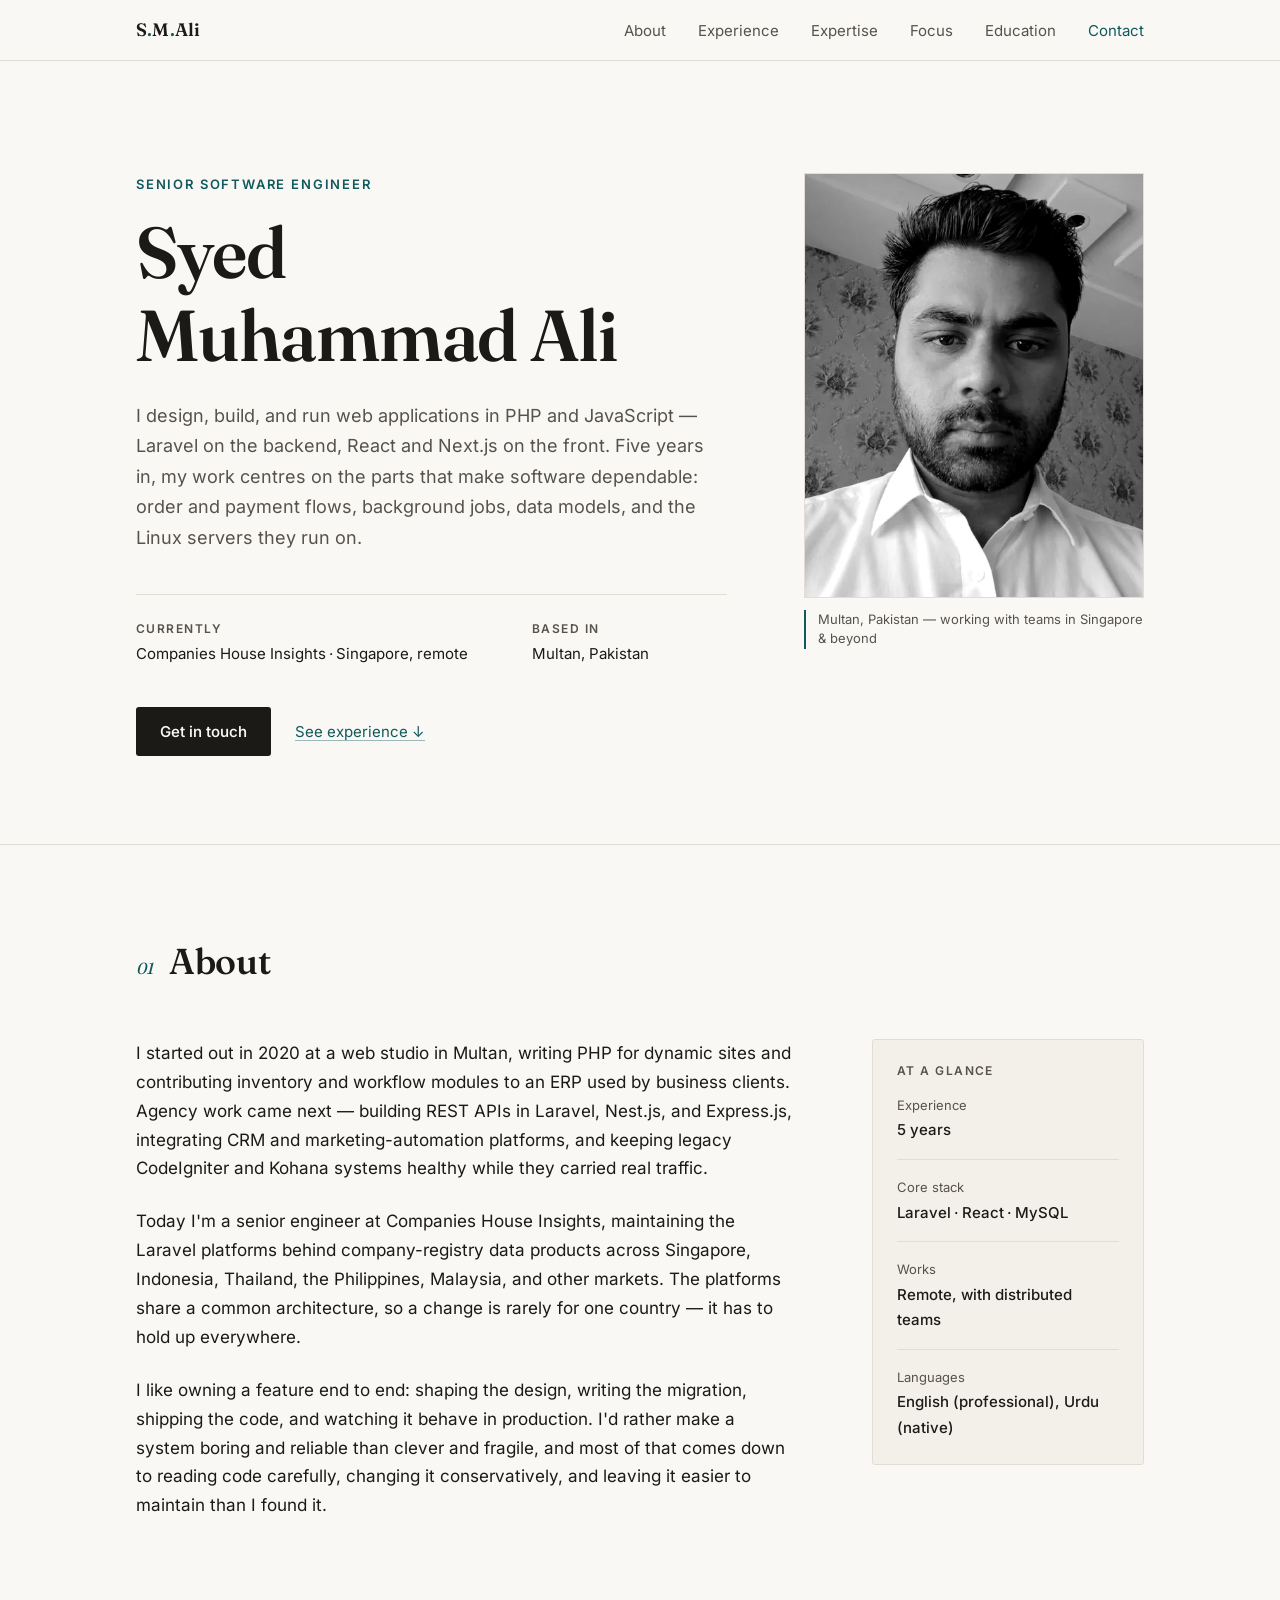
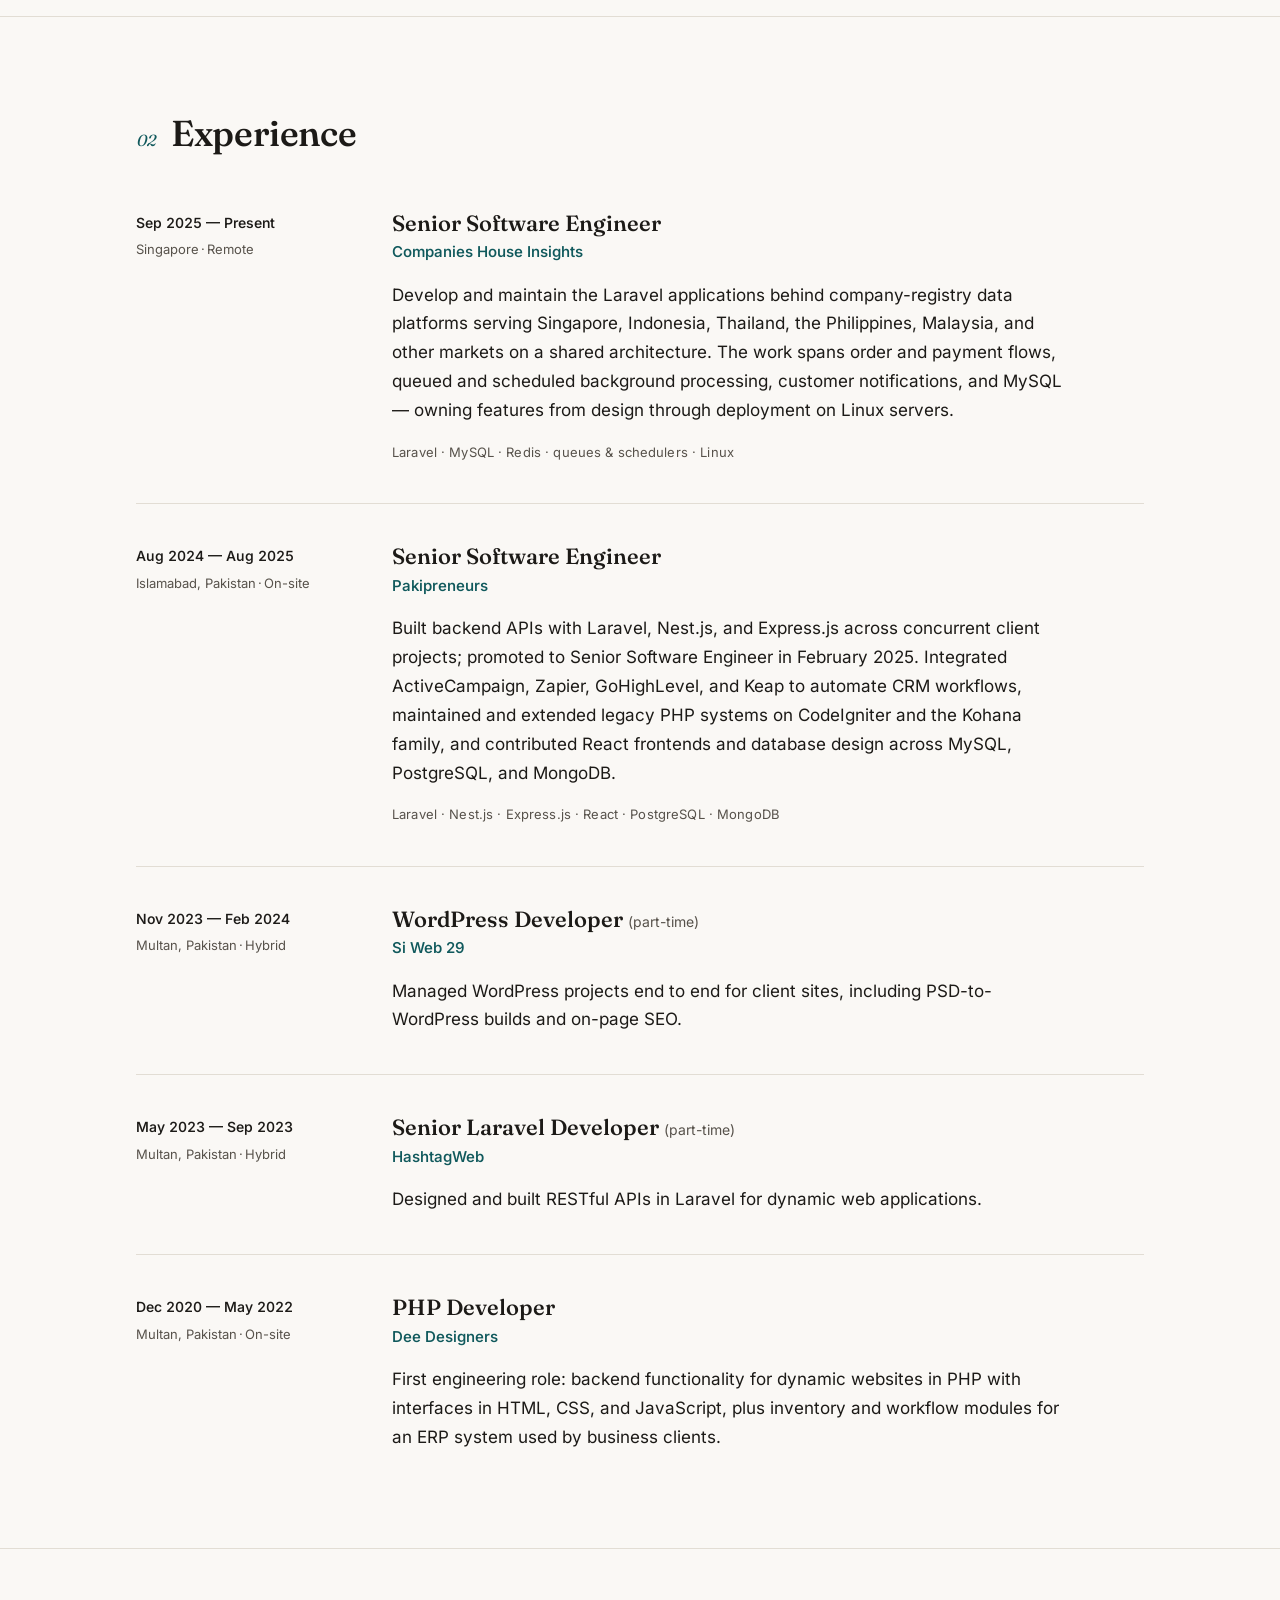
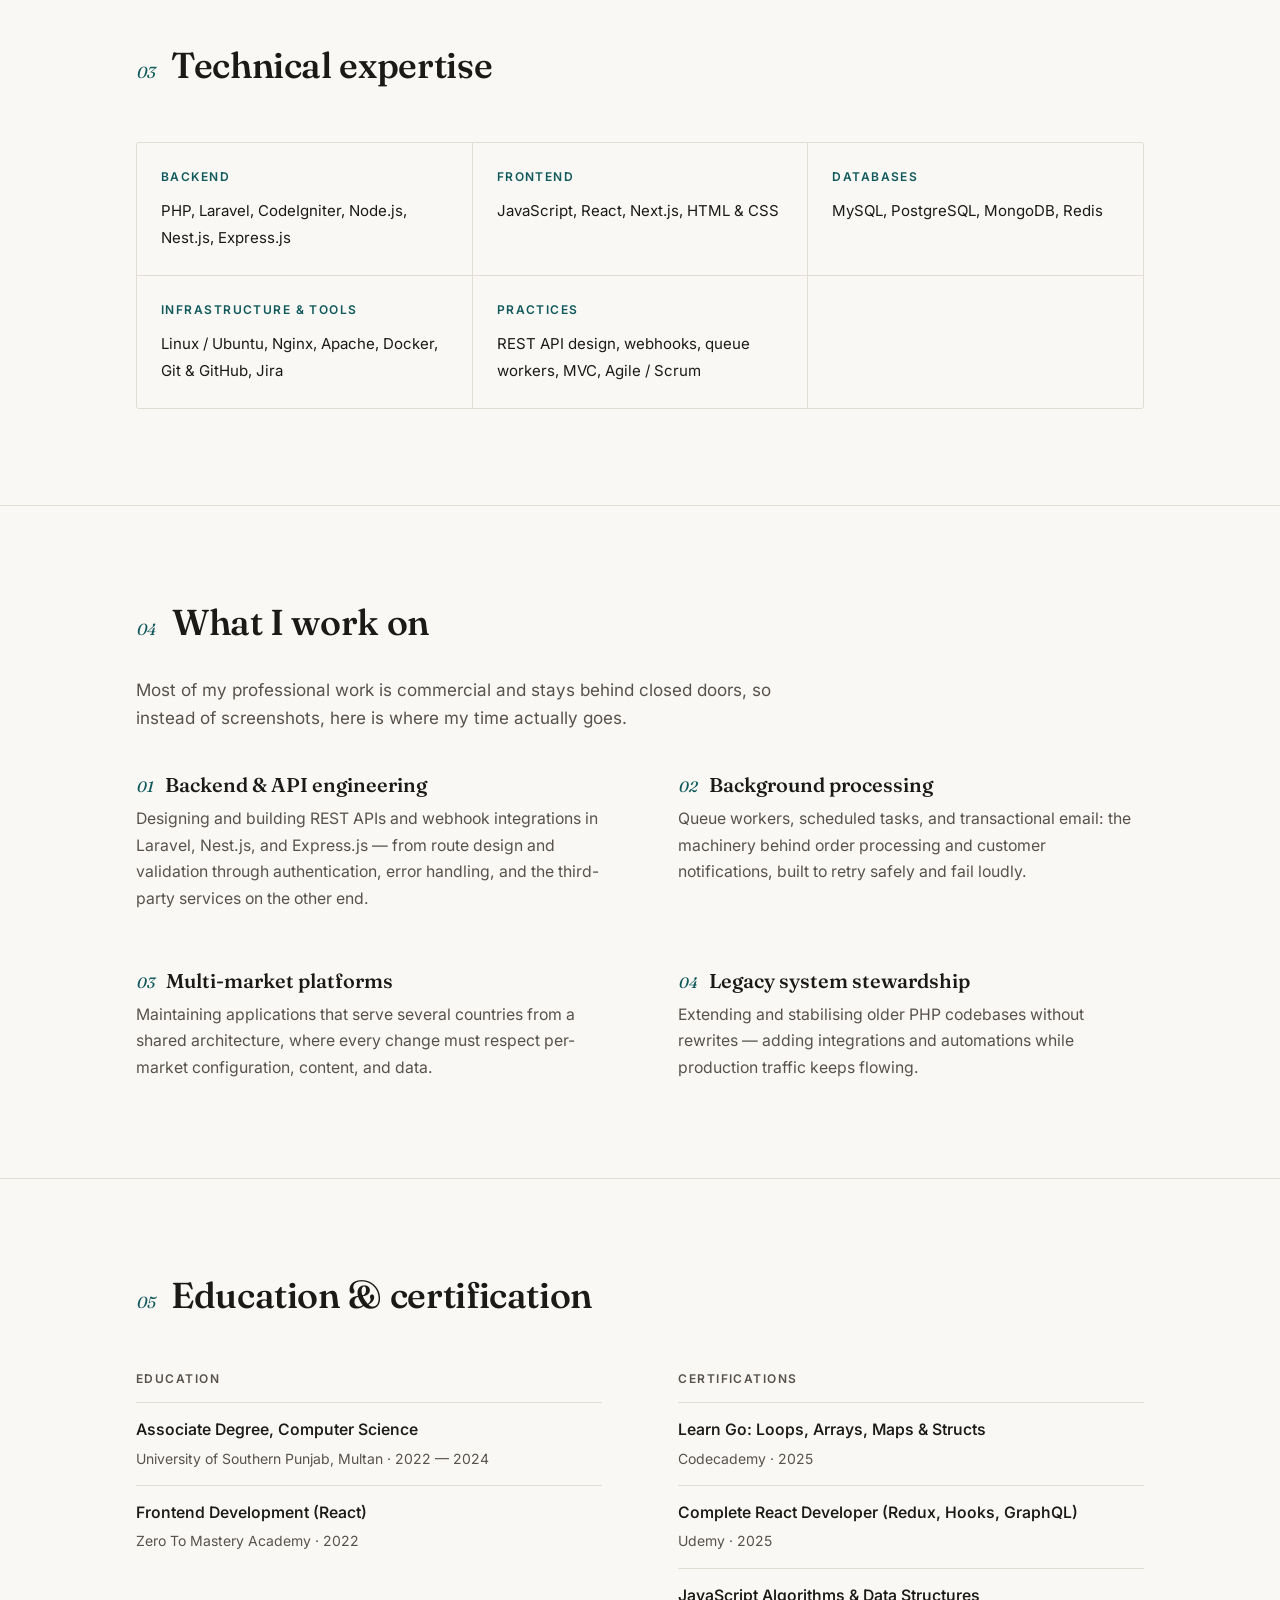
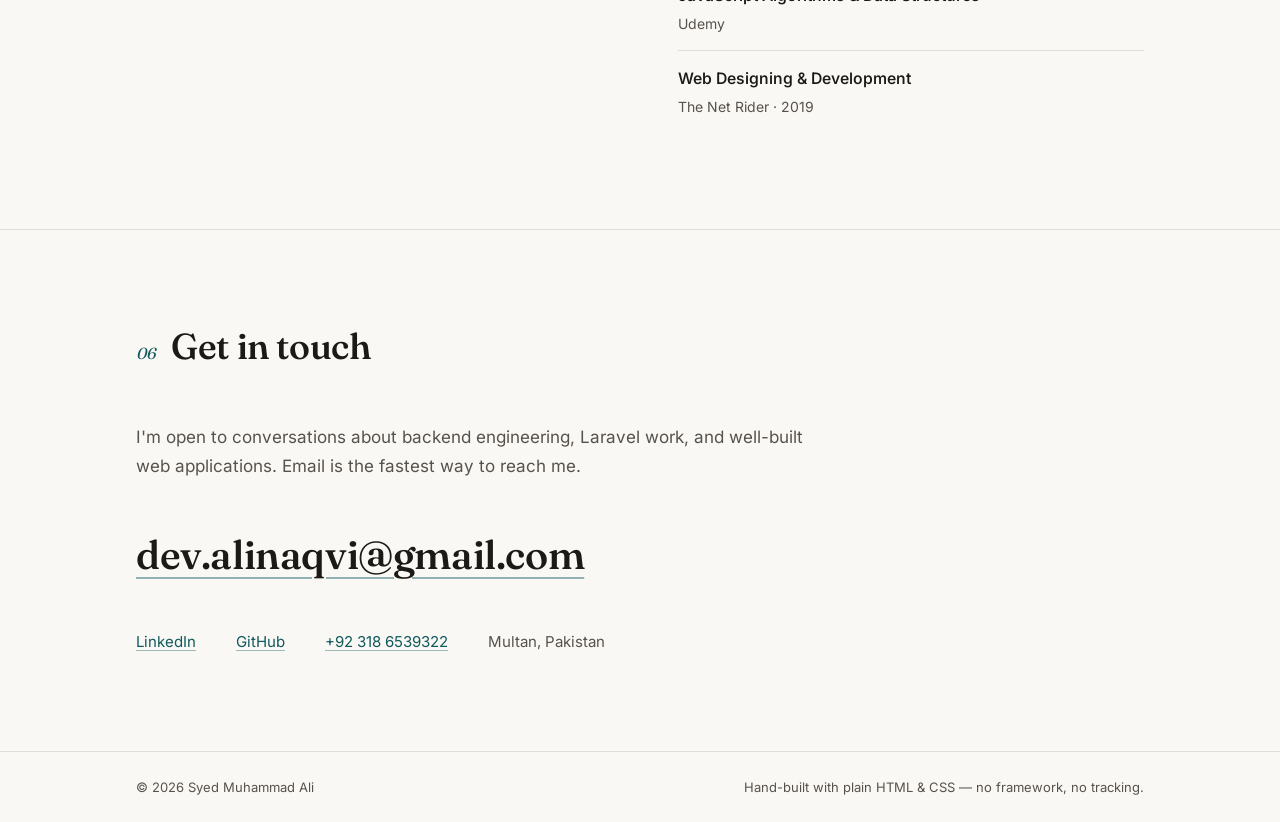
==== index.html @ 4a40d632 "feature: design portfolio frontend" ====
<!doctype html>
<html lang="en">
<head>
  <meta charset="utf-8">
  <meta name="viewport" content="width=device-width, initial-scale=1">
  <title>Syed Muhammad Ali — Senior Software Engineer</title>
  <meta name="description" content="Senior software engineer with five years of experience building web applications in PHP and JavaScript — Laravel backends with React and Next.js frontends. Currently maintaining multi-market company-registry platforms at Companies House Insights.">
  <!-- Set this to your real domain before deploying (also update sitemap.xml and robots.txt) -->
  <link rel="canonical" href="https://devali.cloud/">
  <meta name="robots" content="index, follow">
  <meta name="author" content="Syed Muhammad Ali">

  <meta property="og:type" content="profile">
  <meta property="og:title" content="Syed Muhammad Ali — Senior Software Engineer">
  <meta property="og:description" content="Five years building web applications in PHP and JavaScript: Laravel backends, React and Next.js frontends, and the infrastructure they run on.">
  <meta property="og:url" content="https://devali.cloud/">
  <meta property="og:image" content="https://devali.cloud/assets/portrait-800.jpg">
  <meta property="og:image:width" content="800">
  <meta property="og:image:height" content="1000">
  <meta property="og:locale" content="en_US">
  <meta name="twitter:card" content="summary">
  <meta name="twitter:title" content="Syed Muhammad Ali — Senior Software Engineer">
  <meta name="twitter:description" content="Five years building web applications in PHP and JavaScript: Laravel backends, React and Next.js frontends, and the infrastructure they run on.">
  <meta name="twitter:image" content="https://devali.cloud/assets/portrait-800.jpg">

  <link rel="icon" href="favicon.svg" type="image/svg+xml">
  <link rel="preload" href="assets/fonts/fraunces-latin.woff2" as="font" type="font/woff2" crossorigin>
  <link rel="preload" href="assets/fonts/inter-latin.woff2" as="font" type="font/woff2" crossorigin>
  <link rel="stylesheet" href="styles.css">

  <script type="application/ld+json">
  {
    "@context": "https://schema.org",
    "@graph": [
      {
        "@type": "Person",
        "@id": "https://devali.cloud/#person",
        "name": "Syed Muhammad Ali",
        "jobTitle": "Senior Software Engineer",
        "worksFor": { "@type": "Organization", "name": "Companies House Insights" },
        "email": "mailto:dev.alinaqvi@gmail.com",
        "telephone": "+92 318 6539322",
        "address": { "@type": "PostalAddress", "addressLocality": "Multan", "addressCountry": "PK" },
        "alumniOf": { "@type": "CollegeOrUniversity", "name": "University of Southern Punjab" },
        "sameAs": [
          "https://linkedin.com/in/devalinaqvi",
          "https://github.com/devalinaqvi"
        ],
        "knowsAbout": ["PHP", "Laravel", "JavaScript", "React", "Next.js", "Node.js", "Nest.js", "Express.js", "MySQL", "PostgreSQL", "MongoDB", "Redis", "REST APIs", "Docker", "Linux"],
        "knowsLanguage": ["English", "Urdu"],
        "image": "https://devali.cloud/assets/portrait-800.jpg"
      },
      {
        "@type": "WebSite",
        "@id": "https://devali.cloud/#website",
        "url": "https://devali.cloud/",
        "name": "Syed Muhammad Ali — Senior Software Engineer",
        "inLanguage": "en"
      },
      {
        "@type": "ProfilePage",
        "@id": "https://devali.cloud/#page",
        "url": "https://devali.cloud/",
        "isPartOf": { "@id": "https://devali.cloud/#website" },
        "mainEntity": { "@id": "https://devali.cloud/#person" }
      }
    ]
  }
  </script>
</head>
<body>
  <a class="skip-link" href="#main">Skip to content</a>

  <header class="site-header">
    <div class="container header-inner">
      <a class="wordmark" href="#top">S<span class="wordmark-dot">.</span>M<span class="wordmark-dot">.</span>Ali</a>
      <nav aria-label="Site">
        <button class="nav-toggle" aria-expanded="false" aria-controls="site-nav">
          <span class="nav-toggle-label">Menu</span>
        </button>
        <ul id="site-nav" class="nav-list">
          <li><a href="#about">About</a></li>
          <li><a href="#experience">Experience</a></li>
          <li><a href="#expertise">Expertise</a></li>
          <li><a href="#focus">Focus</a></li>
          <li><a href="#education">Education</a></li>
          <li><a class="nav-contact" href="#contact">Contact</a></li>
        </ul>
      </nav>
    </div>
  </header>

  <main id="main">

    <!-- ============================== Hero ============================== -->
    <section class="hero" id="top" aria-label="Introduction">
      <div class="container hero-grid">
        <div class="hero-text">
          <p class="kicker">Senior Software Engineer</p>
          <h1>Syed Muhammad Ali</h1>
          <p class="hero-lede">
            I design, build, and run web applications in PHP and JavaScript —
            Laravel on the backend, React and Next.js on the front. Five years in,
            my work centres on the parts that make software dependable: order and
            payment flows, background jobs, data models, and the Linux servers
            they run on.
          </p>
          <dl class="hero-meta">
            <div>
              <dt>Currently</dt>
              <dd>Companies House Insights&thinsp;·&thinsp;Singapore, remote</dd>
            </div>
            <div>
              <dt>Based in</dt>
              <dd>Multan, Pakistan</dd>
            </div>
          </dl>
          <div class="hero-actions">
            <a class="button" href="mailto:dev.alinaqvi@gmail.com">Get in touch</a>
            <a class="text-link" href="#experience">See experience<span aria-hidden="true"> ↓</span></a>
          </div>
        </div>
        <figure class="hero-portrait">
          <picture>
            <source type="image/webp" srcset="assets/portrait-480.webp 480w, assets/portrait-800.webp 800w" sizes="(min-width: 900px) 340px, 65vw">
            <img src="assets/portrait-480.jpg" srcset="assets/portrait-480.jpg 480w, assets/portrait-800.jpg 800w" sizes="(min-width: 900px) 340px, 65vw"
                 width="708" height="885" alt="Portrait of Syed Muhammad Ali" fetchpriority="high">
          </picture>
          <figcaption>Multan, Pakistan — working with teams in Singapore &amp; beyond</figcaption>
        </figure>
      </div>
    </section>

    <!-- ============================== About ============================== -->
    <section class="section" id="about" aria-labelledby="about-heading">
      <div class="container">
        <div class="section-head">
          <p class="section-index" aria-hidden="true">01</p>
          <h2 id="about-heading">About</h2>
        </div>
        <div class="about-grid">
          <div class="prose">
            <p>
              I started out in 2020 at a web studio in Multan, writing PHP for dynamic
              sites and contributing inventory and workflow modules to an ERP used by
              business clients. Agency work came next — building REST APIs in Laravel,
              Nest.js, and Express.js, integrating CRM and marketing-automation
              platforms, and keeping legacy CodeIgniter and Kohana systems healthy
              while they carried real traffic.
            </p>
            <p>
              Today I'm a senior engineer at Companies House Insights, maintaining the
              Laravel platforms behind company-registry data products across Singapore,
              Indonesia, Thailand, the Philippines, Malaysia, and other markets. The
              platforms share a common architecture, so a change is rarely for one
              country — it has to hold up everywhere.
            </p>
            <p>
              I like owning a feature end to end: shaping the design, writing the
              migration, shipping the code, and watching it behave in production. I'd
              rather make a system boring and reliable than clever and fragile, and
              most of that comes down to reading code carefully, changing it
              conservatively, and leaving it easier to maintain than I found it.
            </p>
          </div>
          <aside class="facts" aria-label="At a glance">
            <h3 class="facts-heading">At a glance</h3>
            <dl>
              <div><dt>Experience</dt><dd>5 years</dd></div>
              <div><dt>Core stack</dt><dd>Laravel&thinsp;·&thinsp;React&thinsp;·&thinsp;MySQL</dd></div>
              <div><dt>Works</dt><dd>Remote, with distributed teams</dd></div>
              <div><dt>Languages</dt><dd>English (professional), Urdu (native)</dd></div>
            </dl>
          </aside>
        </div>
      </div>
    </section>

    <!-- ============================== Experience ============================== -->
    <section class="section" id="experience" aria-labelledby="experience-heading">
      <div class="container">
        <div class="section-head">
          <p class="section-index" aria-hidden="true">02</p>
          <h2 id="experience-heading">Experience</h2>
        </div>

        <ol class="jobs">
          <li class="job">
            <div class="job-when">
              <p class="job-dates">Sep 2025 — Present</p>
              <p class="job-place">Singapore&thinsp;·&thinsp;Remote</p>
            </div>
            <div class="job-body">
              <h3>Senior Software Engineer</h3>
              <p class="job-org">Companies House Insights</p>
              <p>
                Develop and maintain the Laravel applications behind company-registry
                data platforms serving Singapore, Indonesia, Thailand, the
                Philippines, Malaysia, and other markets on a shared architecture.
                The work spans order and payment flows, queued and scheduled
                background processing, customer notifications, and MySQL — owning
                features from design through deployment on Linux servers.
              </p>
              <p class="job-stack">Laravel · MySQL · Redis · queues &amp; schedulers · Linux</p>
            </div>
          </li>

          <li class="job">
            <div class="job-when">
              <p class="job-dates">Aug 2024 — Aug 2025</p>
              <p class="job-place">Islamabad, Pakistan&thinsp;·&thinsp;On-site</p>
            </div>
            <div class="job-body">
              <h3>Senior Software Engineer</h3>
              <p class="job-org">Pakipreneurs</p>
              <p>
                Built backend APIs with Laravel, Nest.js, and Express.js across
                concurrent client projects; promoted to Senior Software Engineer in
                February 2025. Integrated ActiveCampaign, Zapier, GoHighLevel, and
                Keap to automate CRM workflows, maintained and extended legacy PHP
                systems on CodeIgniter and the Kohana family, and contributed React
                frontends and database design across MySQL, PostgreSQL, and MongoDB.
              </p>
              <p class="job-stack">Laravel · Nest.js · Express.js · React · PostgreSQL · MongoDB</p>
            </div>
          </li>

          <li class="job">
            <div class="job-when">
              <p class="job-dates">Nov 2023 — Feb 2024</p>
              <p class="job-place">Multan, Pakistan&thinsp;·&thinsp;Hybrid</p>
            </div>
            <div class="job-body">
              <h3>WordPress Developer <span class="job-note">(part-time)</span></h3>
              <p class="job-org">Si Web 29</p>
              <p>
                Managed WordPress projects end to end for client sites, including
                PSD-to-WordPress builds and on-page SEO.
              </p>
            </div>
          </li>

          <li class="job">
            <div class="job-when">
              <p class="job-dates">May 2023 — Sep 2023</p>
              <p class="job-place">Multan, Pakistan&thinsp;·&thinsp;Hybrid</p>
            </div>
            <div class="job-body">
              <h3>Senior Laravel Developer <span class="job-note">(part-time)</span></h3>
              <p class="job-org">HashtagWeb</p>
              <p>
                Designed and built RESTful APIs in Laravel for dynamic web
                applications.
              </p>
            </div>
          </li>

          <li class="job">
            <div class="job-when">
              <p class="job-dates">Dec 2020 — May 2022</p>
              <p class="job-place">Multan, Pakistan&thinsp;·&thinsp;On-site</p>
            </div>
            <div class="job-body">
              <h3>PHP Developer</h3>
              <p class="job-org">Dee Designers</p>
              <p>
                First engineering role: backend functionality for dynamic websites in
                PHP with interfaces in HTML, CSS, and JavaScript, plus inventory and
                workflow modules for an ERP system used by business clients.
              </p>
            </div>
          </li>
        </ol>
      </div>
    </section>

    <!-- ============================== Expertise ============================== -->
    <section class="section" id="expertise" aria-labelledby="expertise-heading">
      <div class="container">
        <div class="section-head">
          <p class="section-index" aria-hidden="true">03</p>
          <h2 id="expertise-heading">Technical expertise</h2>
        </div>
        <dl class="skills">
          <div class="skill-group">
            <dt>Backend</dt>
            <dd>PHP, Laravel, CodeIgniter, Node.js, Nest.js, Express.js</dd>
          </div>
          <div class="skill-group">
            <dt>Frontend</dt>
            <dd>JavaScript, React, Next.js, HTML &amp; CSS</dd>
          </div>
          <div class="skill-group">
            <dt>Databases</dt>
            <dd>MySQL, PostgreSQL, MongoDB, Redis</dd>
          </div>
          <div class="skill-group">
            <dt>Infrastructure &amp; tools</dt>
            <dd>Linux / Ubuntu, Nginx, Apache, Docker, Git &amp; GitHub, Jira</dd>
          </div>
          <div class="skill-group">
            <dt>Practices</dt>
            <dd>REST API design, webhooks, queue workers, MVC, Agile / Scrum</dd>
          </div>
        </dl>
      </div>
    </section>

    <!-- ============================== Focus ============================== -->
    <section class="section" id="focus" aria-labelledby="focus-heading">
      <div class="container">
        <div class="section-head">
          <p class="section-index" aria-hidden="true">04</p>
          <h2 id="focus-heading">What I work on</h2>
        </div>
        <p class="section-lede">
          Most of my professional work is commercial and stays behind closed doors,
          so instead of screenshots, here is where my time actually goes.
        </p>
        <ol class="focus-list">
          <li>
            <h3>Backend &amp; API engineering</h3>
            <p>
              Designing and building REST APIs and webhook integrations in Laravel,
              Nest.js, and Express.js — from route design and validation through
              authentication, error handling, and the third-party services on the
              other end.
            </p>
          </li>
          <li>
            <h3>Background processing</h3>
            <p>
              Queue workers, scheduled tasks, and transactional email: the machinery
              behind order processing and customer notifications, built to retry
              safely and fail loudly.
            </p>
          </li>
          <li>
            <h3>Multi-market platforms</h3>
            <p>
              Maintaining applications that serve several countries from a shared
              architecture, where every change must respect per-market
              configuration, content, and data.
            </p>
          </li>
          <li>
            <h3>Legacy system stewardship</h3>
            <p>
              Extending and stabilising older PHP codebases without rewrites —
              adding integrations and automations while production traffic keeps
              flowing.
            </p>
          </li>
        </ol>
      </div>
    </section>

    <!-- ============================== Education ============================== -->
    <section class="section" id="education" aria-labelledby="education-heading">
      <div class="container">
        <div class="section-head">
          <p class="section-index" aria-hidden="true">05</p>
          <h2 id="education-heading">Education &amp; certification</h2>
        </div>
        <div class="edu-grid">
          <div>
            <h3 class="edu-heading">Education</h3>
            <ul class="edu-list">
              <li>
                <p class="edu-title">Associate Degree, Computer Science</p>
                <p class="edu-detail">University of Southern Punjab, Multan · 2022 — 2024</p>
              </li>
              <li>
                <p class="edu-title">Frontend Development (React)</p>
                <p class="edu-detail">Zero To Mastery Academy · 2022</p>
              </li>
            </ul>
          </div>
          <div>
            <h3 class="edu-heading">Certifications</h3>
            <ul class="edu-list">
              <li>
                <p class="edu-title">Learn Go: Loops, Arrays, Maps &amp; Structs</p>
                <p class="edu-detail">Codecademy · 2025</p>
              </li>
              <li>
                <p class="edu-title">Complete React Developer (Redux, Hooks, GraphQL)</p>
                <p class="edu-detail">Udemy · 2025</p>
              </li>
              <li>
                <p class="edu-title">JavaScript Algorithms &amp; Data Structures</p>
                <p class="edu-detail">Udemy</p>
              </li>
              <li>
                <p class="edu-title">Web Designing &amp; Development</p>
                <p class="edu-detail">The Net Rider · 2019</p>
              </li>
            </ul>
          </div>
        </div>
      </div>
    </section>

    <!-- ============================== Contact ============================== -->
    <section class="section section-contact" id="contact" aria-labelledby="contact-heading">
      <div class="container">
        <div class="section-head">
          <p class="section-index" aria-hidden="true">06</p>
          <h2 id="contact-heading">Get in touch</h2>
        </div>
        <p class="contact-lede">
          I'm open to conversations about backend engineering, Laravel work, and
          well-built web applications. Email is the fastest way to reach me.
        </p>
        <p class="contact-email">
          <a href="mailto:dev.alinaqvi@gmail.com">dev.alinaqvi@gmail.com</a>
        </p>
        <ul class="contact-links">
          <li><a href="https://linkedin.com/in/devalinaqvi" rel="me noopener" target="_blank">LinkedIn<span class="visually-hidden"> (opens in a new tab)</span></a></li>
          <li><a href="https://github.com/devalinaqvi" rel="me noopener" target="_blank">GitHub<span class="visually-hidden"> (opens in a new tab)</span></a></li>
          <li><a href="tel:+923186539322">+92 318 6539322</a></li>
          <li><span>Multan, Pakistan</span></li>
        </ul>
      </div>
    </section>
  </main>

  <footer class="site-footer">
    <div class="container footer-inner">
      <p>© 2026 Syed Muhammad Ali</p>
      <p>Hand-built with plain HTML &amp; CSS — no framework, no tracking.</p>
    </div>
  </footer>

  <script src="script.js" defer></script>
</body>
</html>
---- styles.css ----
/* ==========================================================================
   Syed Muhammad Ali — portfolio
   Editorial system: warm paper ground, ink text, single petrol accent.
   Fraunces (display serif) + Inter (text). No framework.
   ========================================================================== */

@font-face {
  font-family: "Fraunces";
  src: url("assets/fonts/fraunces-latin.woff2") format("woff2");
  font-weight: 400 700;
  font-display: swap;
}
@font-face {
  font-family: "Inter";
  src: url("assets/fonts/inter-latin.woff2") format("woff2");
  font-weight: 400 700;
  font-display: swap;
}

:root {
  --paper: #faf8f5;
  --paper-raised: #f3f0ea;
  --ink: #1c1a17;
  --ink-soft: #57524b;
  --hairline: #e2ddd4;
  --accent: #10595c;
  --accent-deep: #0b4245;

  --font-display: "Fraunces", Georgia, "Times New Roman", serif;
  --font-text: "Inter", -apple-system, "Segoe UI", Roboto, sans-serif;

  --space-1: 0.5rem;
  --space-2: 1rem;
  --space-3: 1.5rem;
  --space-4: 2.5rem;
  --space-5: 4rem;
  --space-6: 6.5rem;

  --container: 68rem;
  --measure: 62ch;
}

/* ---------- Base ---------- */

* { box-sizing: border-box; }

html {
  scroll-behavior: smooth;
  scroll-padding-top: 5rem;
}

body {
  margin: 0;
  background: var(--paper);
  color: var(--ink);
  font-family: var(--font-text);
  font-size: 1.0625rem;
  line-height: 1.7;
  -webkit-font-smoothing: antialiased;
  text-rendering: optimizeLegibility;
}

h1, h2, h3 {
  font-family: var(--font-display);
  font-weight: 550;
  line-height: 1.15;
  margin: 0;
  text-wrap: balance;
}

p { margin: 0; }
img { max-width: 100%; display: block; }
ul, ol, dl, dd, figure { margin: 0; padding: 0; }
li { list-style: none; }

a {
  color: var(--accent);
  text-decoration: underline;
  text-decoration-thickness: 1px;
  text-underline-offset: 0.2em;
  text-decoration-color: color-mix(in srgb, var(--accent) 40%, transparent);
  transition: color 140ms ease, text-decoration-color 140ms ease;
}
a:hover {
  color: var(--accent-deep);
  text-decoration-color: currentColor;
}

:focus-visible {
  outline: 2px solid var(--accent);
  outline-offset: 3px;
  border-radius: 2px;
}

::selection { background: color-mix(in srgb, var(--accent) 18%, transparent); }

.container {
  max-width: var(--container);
  margin-inline: auto;
  padding-inline: clamp(1.25rem, 4vw, 2.5rem);
}

.visually-hidden {
  position: absolute;
  width: 1px; height: 1px;
  clip-path: inset(50%);
  overflow: hidden;
  white-space: nowrap;
}

.skip-link {
  position: absolute;
  left: 1rem; top: -3rem;
  z-index: 100;
  background: var(--ink);
  color: var(--paper);
  padding: 0.5rem 1rem;
  border-radius: 3px;
  text-decoration: none;
  transition: top 140ms ease;
}
.skip-link:focus { top: 1rem; }

/* ---------- Header ---------- */

.site-header {
  position: sticky;
  top: 0;
  z-index: 50;
  background: var(--paper);
  border-bottom: 1px solid var(--hairline);
}

.header-inner {
  display: flex;
  align-items: center;
  justify-content: space-between;
  min-height: 3.75rem;
}

.wordmark {
  font-family: var(--font-display);
  font-weight: 600;
  font-size: 1.125rem;
  letter-spacing: 0.01em;
  color: var(--ink);
  text-decoration: none;
}
.wordmark:hover { color: var(--accent); }
.wordmark-dot { color: var(--accent); }

.nav-list {
  display: flex;
  gap: clamp(1rem, 2.5vw, 2rem);
}
.nav-list a {
  color: var(--ink-soft);
  text-decoration: none;
  font-size: 0.9375rem;
}
.nav-list a:hover { color: var(--ink); }
.nav-list .nav-contact { color: var(--accent); }
.nav-list .nav-contact:hover { color: var(--accent-deep); }

.nav-toggle {
  display: none;
  appearance: none;
  background: none;
  border: 1px solid var(--hairline);
  border-radius: 3px;
  padding: 0.4rem 0.9rem;
  font: inherit;
  font-size: 0.9375rem;
  color: var(--ink);
  cursor: pointer;
}
.nav-toggle:hover { border-color: var(--ink-soft); }

/* ---------- Hero ---------- */

.hero { padding-block: clamp(3.5rem, 9vw, 7rem) clamp(3rem, 7vw, 5.5rem); }

.hero-grid {
  display: grid;
  grid-template-columns: minmax(0, 1fr) 21.25rem;
  gap: clamp(2.5rem, 6vw, 5rem);
  align-items: start;
}

.kicker {
  font-size: 0.8125rem;
  font-weight: 600;
  letter-spacing: 0.14em;
  text-transform: uppercase;
  color: var(--accent);
  margin-bottom: var(--space-2);
}

.hero h1 {
  font-size: clamp(2.375rem, 7vw, 4.5rem);
  font-weight: 600;
  letter-spacing: -0.015em;
  margin-bottom: var(--space-3);
}

.hero-lede {
  max-width: var(--measure);
  font-size: 1.125rem;
  color: var(--ink-soft);
  margin-bottom: var(--space-4);
}

.hero-meta {
  display: flex;
  flex-wrap: wrap;
  gap: var(--space-2) var(--space-5);
  border-top: 1px solid var(--hairline);
  padding-top: var(--space-3);
  margin-bottom: var(--space-4);
}
.hero-meta dt {
  font-size: 0.75rem;
  font-weight: 600;
  letter-spacing: 0.12em;
  text-transform: uppercase;
  color: var(--ink-soft);
  margin-bottom: 0.15rem;
}
.hero-meta dd { font-size: 0.9375rem; }

.hero-actions {
  display: flex;
  align-items: center;
  gap: var(--space-3);
  flex-wrap: wrap;
}

.button {
  display: inline-block;
  background: var(--ink);
  color: var(--paper);
  text-decoration: none;
  font-weight: 550;
  font-size: 0.9375rem;
  padding: 0.75rem 1.5rem;
  border-radius: 3px;
  transition: background-color 140ms ease;
}
.button:hover { background: var(--accent-deep); color: var(--paper); }

.text-link { font-size: 0.9375rem; }

.hero-portrait img {
  width: 100%;
  height: auto;
  border: 1px solid var(--hairline);
  filter: contrast(1.01);
}
.hero-portrait figcaption {
  margin-top: 0.75rem;
  font-size: 0.8125rem;
  color: var(--ink-soft);
  border-left: 2px solid var(--accent);
  padding-left: 0.75rem;
  line-height: 1.5;
}

/* ---------- Sections ---------- */

.section {
  border-top: 1px solid var(--hairline);
  padding-block: clamp(3.5rem, 8vw, 6rem);
}

.section-head {
  display: flex;
  align-items: baseline;
  gap: var(--space-2);
  margin-bottom: clamp(2rem, 5vw, 3.5rem);
}

.section-index {
  font-family: var(--font-display);
  font-style: italic;
  font-size: 1rem;
  color: var(--accent);
}

.section-head h2 {
  font-size: clamp(1.75rem, 3.5vw, 2.25rem);
  letter-spacing: -0.01em;
}

.section-lede {
  max-width: var(--measure);
  color: var(--ink-soft);
  margin-top: -1.5rem;
  margin-bottom: var(--space-4);
}

/* ---------- About ---------- */

.about-grid {
  display: grid;
  grid-template-columns: minmax(0, 1fr) 17rem;
  gap: clamp(2.5rem, 6vw, 5rem);
  align-items: start;
}

.prose { max-width: var(--measure); }
.prose p + p { margin-top: var(--space-3); }

.facts {
  border: 1px solid var(--hairline);
  background: var(--paper-raised);
  padding: var(--space-3);
  border-radius: 3px;
}
.facts-heading {
  font-family: var(--font-text);
  font-size: 0.75rem;
  font-weight: 600;
  letter-spacing: 0.12em;
  text-transform: uppercase;
  color: var(--ink-soft);
  margin-bottom: var(--space-2);
}
.facts div + div {
  margin-top: var(--space-2);
  padding-top: var(--space-2);
  border-top: 1px solid var(--hairline);
}
.facts dt {
  font-size: 0.8125rem;
  color: var(--ink-soft);
  margin-bottom: 0.1rem;
}
.facts dd { font-size: 0.9375rem; font-weight: 500; }

/* ---------- Experience ---------- */

.job {
  display: grid;
  grid-template-columns: 13.5rem minmax(0, 1fr);
  gap: var(--space-2) var(--space-4);
  padding-block: var(--space-4);
  border-top: 1px solid var(--hairline);
}
.job:first-child { border-top: none; padding-top: 0; }
.job:last-child { padding-bottom: 0; }

.job-dates {
  font-size: 0.875rem;
  font-weight: 550;
  font-variant-numeric: tabular-nums;
}
.job-place {
  font-size: 0.8125rem;
  color: var(--ink-soft);
  margin-top: 0.25rem;
}

.job-body h3 { font-size: 1.375rem; }
.job-note {
  font-family: var(--font-text);
  font-size: 0.875rem;
  font-weight: 400;
  color: var(--ink-soft);
}
.job-org {
  font-size: 0.9375rem;
  font-weight: 550;
  color: var(--accent);
  margin-top: 0.2rem;
  margin-bottom: var(--space-2);
}
.job-body > p { max-width: var(--measure); }
.job-stack {
  margin-top: var(--space-2);
  font-size: 0.8125rem;
  color: var(--ink-soft);
  letter-spacing: 0.01em;
}

/* ---------- Expertise ---------- */

.skills {
  display: grid;
  grid-template-columns: repeat(3, minmax(0, 1fr));
  gap: 1px;
  background: var(--hairline);
  border: 1px solid var(--hairline);
  border-radius: 3px;
  overflow: hidden;
}
.skill-group {
  background: var(--paper);
  padding: var(--space-3);
}
/* Fill the empty sixth cell (5 groups in a 3-column grid) */
.skills::after {
  content: "";
  background: var(--paper);
}
.skill-group dt {
  font-size: 0.75rem;
  font-weight: 600;
  letter-spacing: 0.12em;
  text-transform: uppercase;
  color: var(--accent);
  margin-bottom: 0.6rem;
}
.skill-group dd {
  font-size: 0.9375rem;
  line-height: 1.8;
  color: var(--ink);
}

/* ---------- Focus ---------- */

.focus-list {
  counter-reset: focus;
  display: grid;
  grid-template-columns: repeat(2, minmax(0, 1fr));
  gap: clamp(2rem, 5vw, 3.5rem) clamp(2.5rem, 6vw, 5rem);
}
.focus-list li { counter-increment: focus; }
.focus-list h3 {
  font-size: 1.25rem;
  margin-bottom: 0.6rem;
}
.focus-list h3::before {
  content: counter(focus, decimal-leading-zero);
  font-family: var(--font-display);
  font-style: italic;
  font-weight: 450;
  font-size: 0.9375rem;
  color: var(--accent);
  margin-right: 0.75rem;
}
.focus-list p {
  color: var(--ink-soft);
  font-size: 0.9843rem;
}

/* ---------- Education ---------- */

.edu-grid {
  display: grid;
  grid-template-columns: repeat(2, minmax(0, 1fr));
  gap: var(--space-4) clamp(2.5rem, 6vw, 5rem);
}
.edu-heading {
  font-family: var(--font-text);
  font-size: 0.75rem;
  font-weight: 600;
  letter-spacing: 0.12em;
  text-transform: uppercase;
  color: var(--ink-soft);
  margin-bottom: var(--space-2);
}
.edu-list li {
  padding-block: 0.9rem;
  border-top: 1px solid var(--hairline);
}
.edu-title { font-weight: 550; font-size: 0.9843rem; }
.edu-detail {
  font-size: 0.875rem;
  color: var(--ink-soft);
  margin-top: 0.15rem;
}

/* ---------- Contact ---------- */

.contact-lede {
  max-width: var(--measure);
  color: var(--ink-soft);
  margin-bottom: var(--space-4);
}

.contact-email { margin-bottom: var(--space-4); }
.contact-email a {
  font-family: var(--font-display);
  font-size: clamp(1.625rem, 4.5vw, 2.5rem);
  font-weight: 550;
  letter-spacing: -0.01em;
  color: var(--ink);
  text-decoration-thickness: 2px;
  text-decoration-color: color-mix(in srgb, var(--accent) 45%, transparent);
  overflow-wrap: anywhere;
}
.contact-email a:hover {
  color: var(--accent-deep);
  text-decoration-color: currentColor;
}

.contact-links {
  display: flex;
  flex-wrap: wrap;
  gap: var(--space-1) var(--space-4);
  font-size: 0.9375rem;
}
.contact-links span { color: var(--ink-soft); }

/* ---------- Footer ---------- */

.site-footer {
  border-top: 1px solid var(--hairline);
  padding-block: var(--space-3);
}
.footer-inner {
  display: flex;
  justify-content: space-between;
  gap: var(--space-2);
  flex-wrap: wrap;
  font-size: 0.8125rem;
  color: var(--ink-soft);
}

/* ==========================================================================
   Responsive
   ========================================================================== */

@media (max-width: 62rem) {
  .hero-grid { grid-template-columns: minmax(0, 1fr) 16rem; }
}

@media (max-width: 56rem) {
  .about-grid { grid-template-columns: minmax(0, 1fr); }
  .facts { max-width: 26rem; }
  .skills { grid-template-columns: repeat(2, minmax(0, 1fr)); }
}

@media (max-width: 48rem) {
  .hero-grid { grid-template-columns: minmax(0, 1fr); }
  .hero-portrait {
    order: -1;
    max-width: 14rem;
  }
}

@media (max-width: 44rem) {
  .nav-toggle { display: inline-block; }
  .nav-list {
    display: none;
    position: absolute;
    left: 0; right: 0;
    top: 100%;
    flex-direction: column;
    gap: 0;
    background: var(--paper);
    border-bottom: 1px solid var(--hairline);
    padding: 0.5rem clamp(1.25rem, 4vw, 2.5rem) 1rem;
  }
  .nav-list.is-open { display: flex; }
  .nav-list a {
    display: block;
    padding: 0.65rem 0;
    font-size: 1rem;
  }

  .job { grid-template-columns: minmax(0, 1fr); gap: 0.35rem; }
  .job-when {
    display: flex;
    align-items: baseline;
    gap: 0.75rem;
    flex-wrap: wrap;
    margin-bottom: 0.4rem;
  }
  .job-place { margin-top: 0; }

  .skills { grid-template-columns: minmax(0, 1fr); }
  .skills::after { display: none; }
  .focus-list { grid-template-columns: minmax(0, 1fr); }
  .edu-grid { grid-template-columns: minmax(0, 1fr); }
}

/* ---------- Reduced motion ---------- */

@media (prefers-reduced-motion: reduce) {
  html { scroll-behavior: auto; }
  *, *::before, *::after {
    transition-duration: 0.01ms !important;
    animation-duration: 0.01ms !important;
  }
}
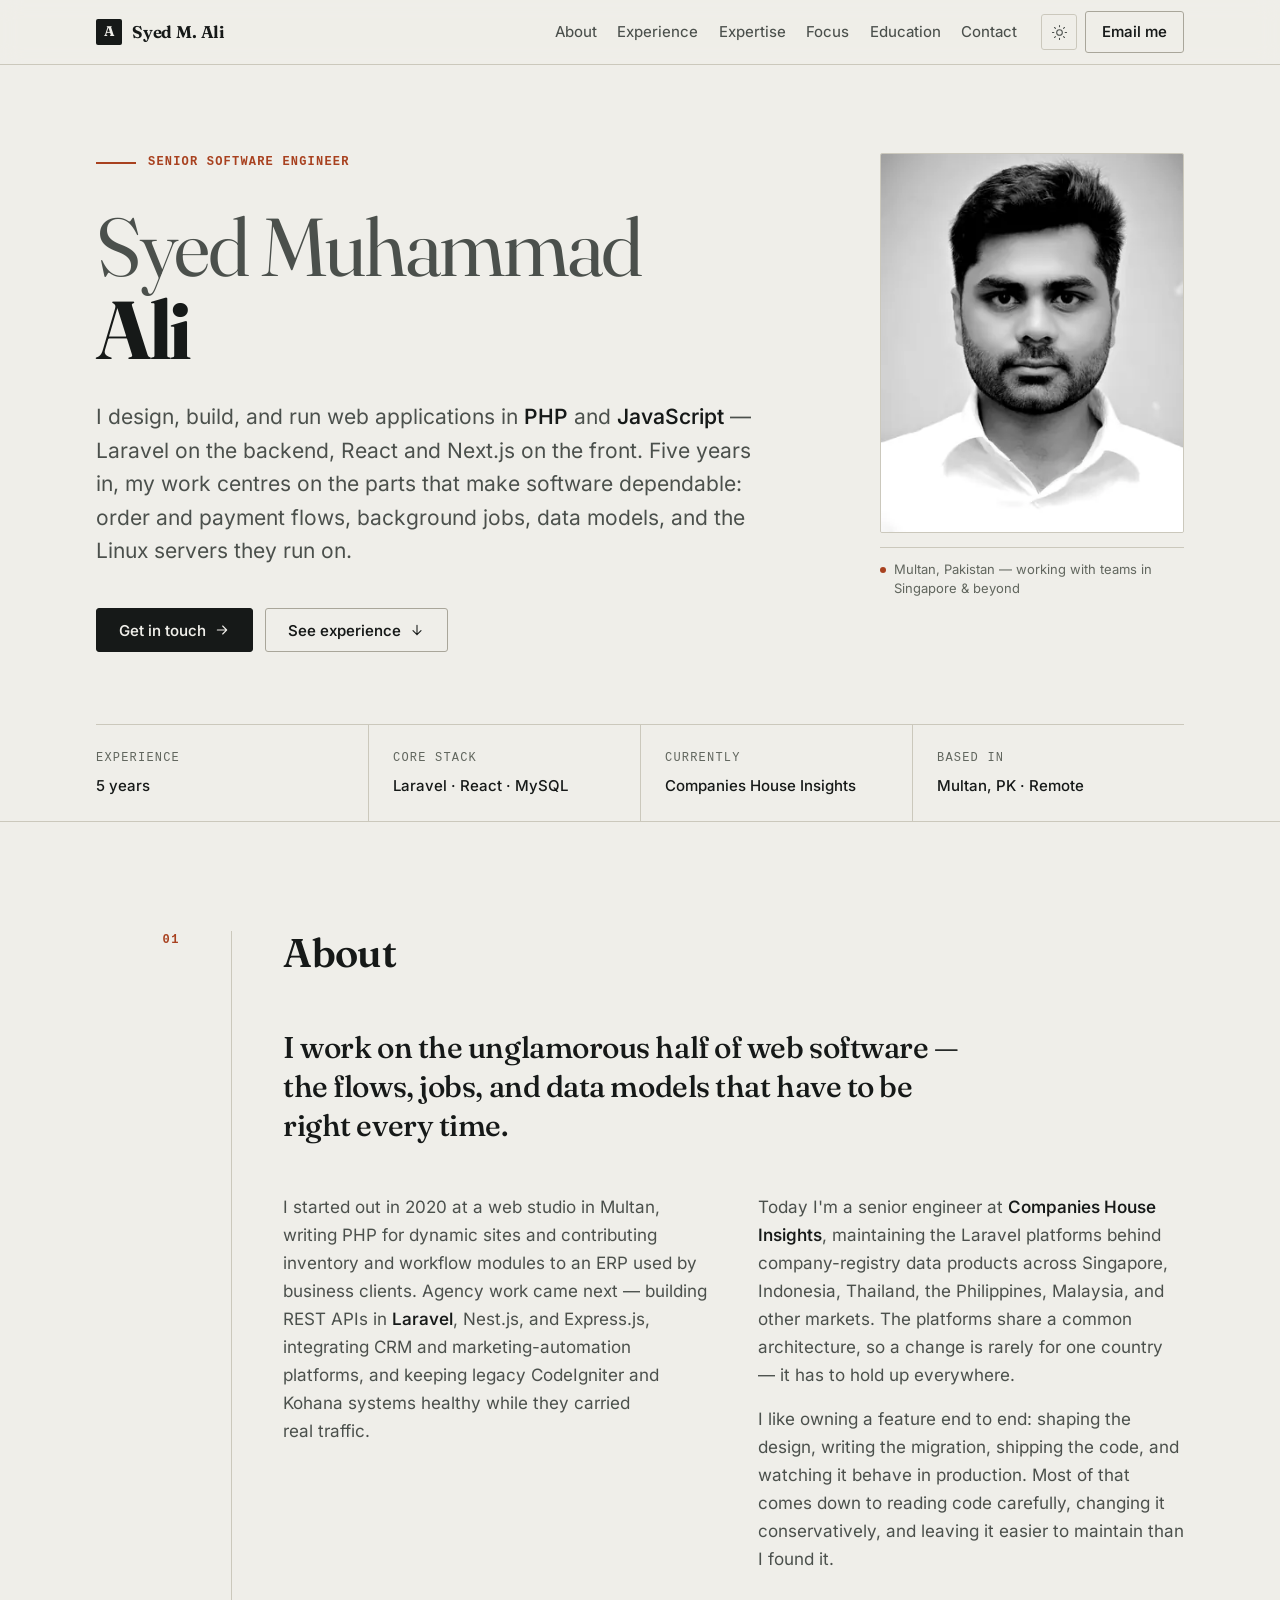
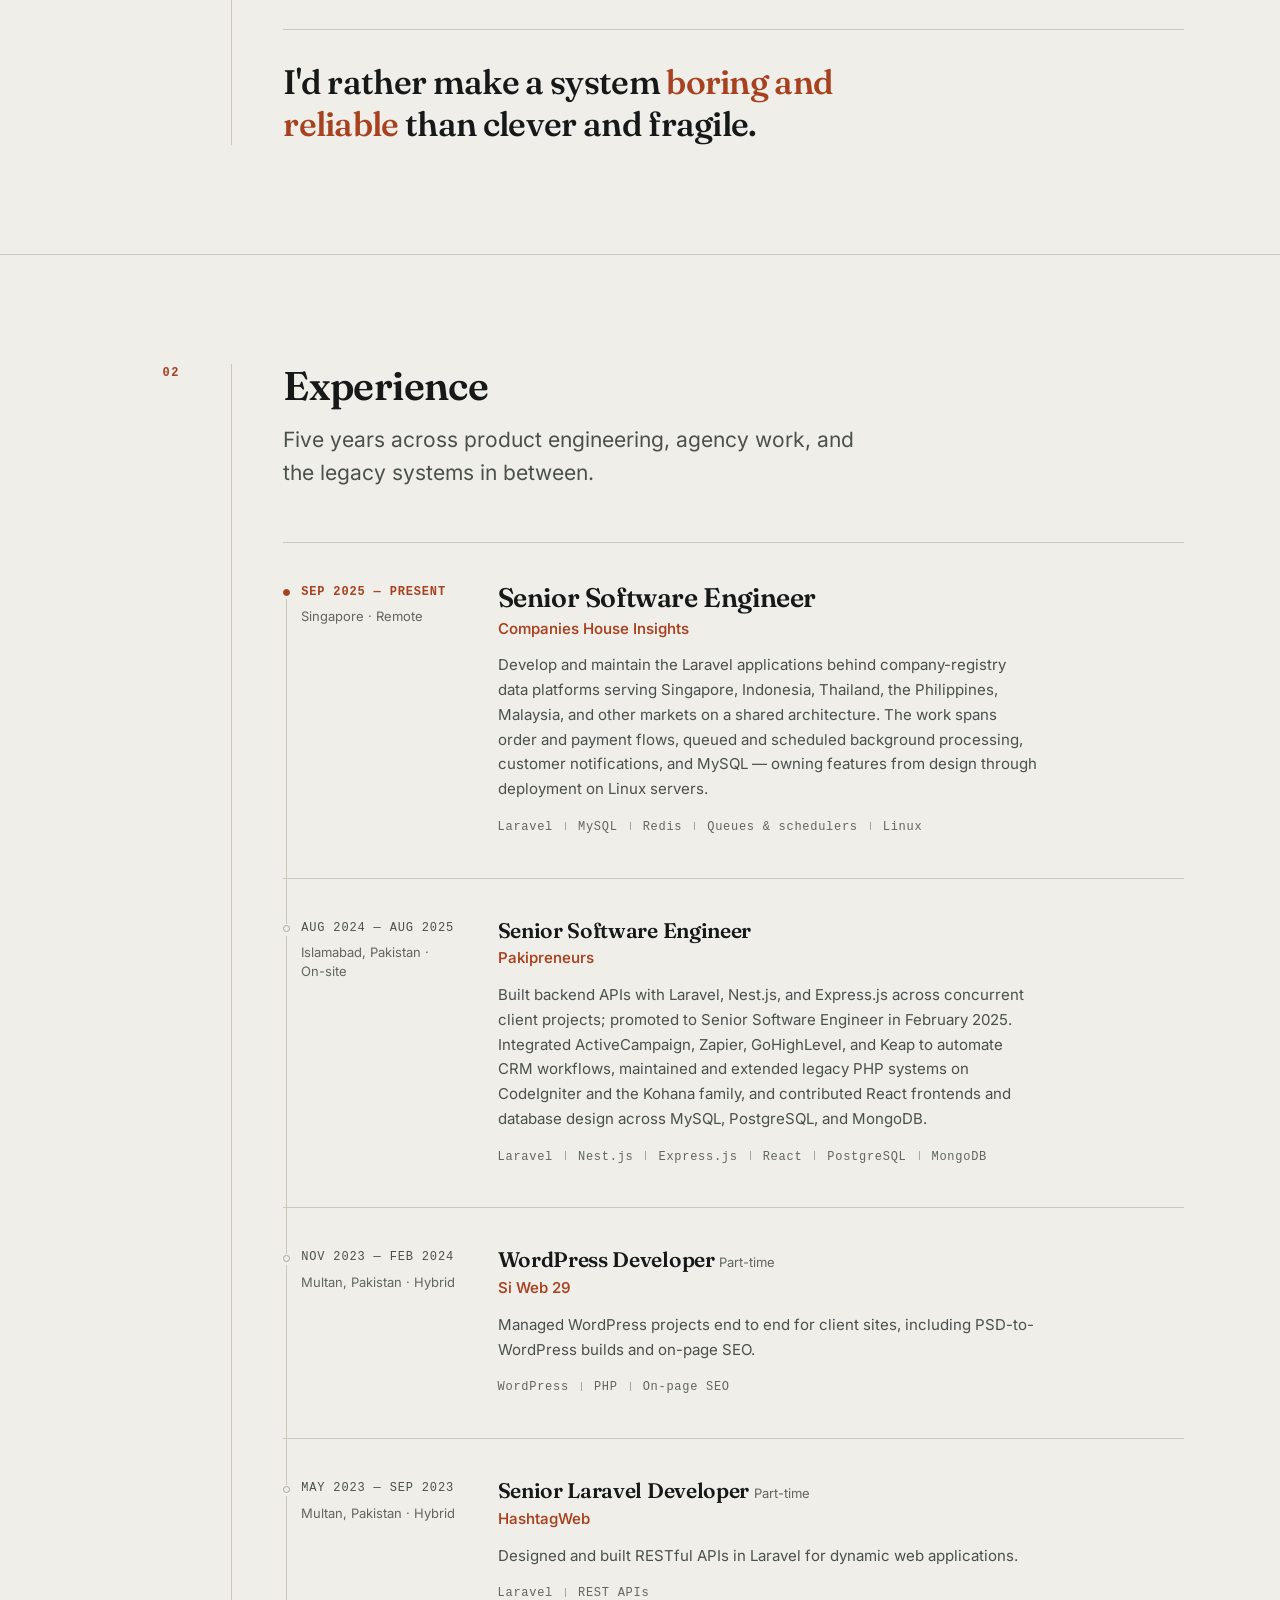
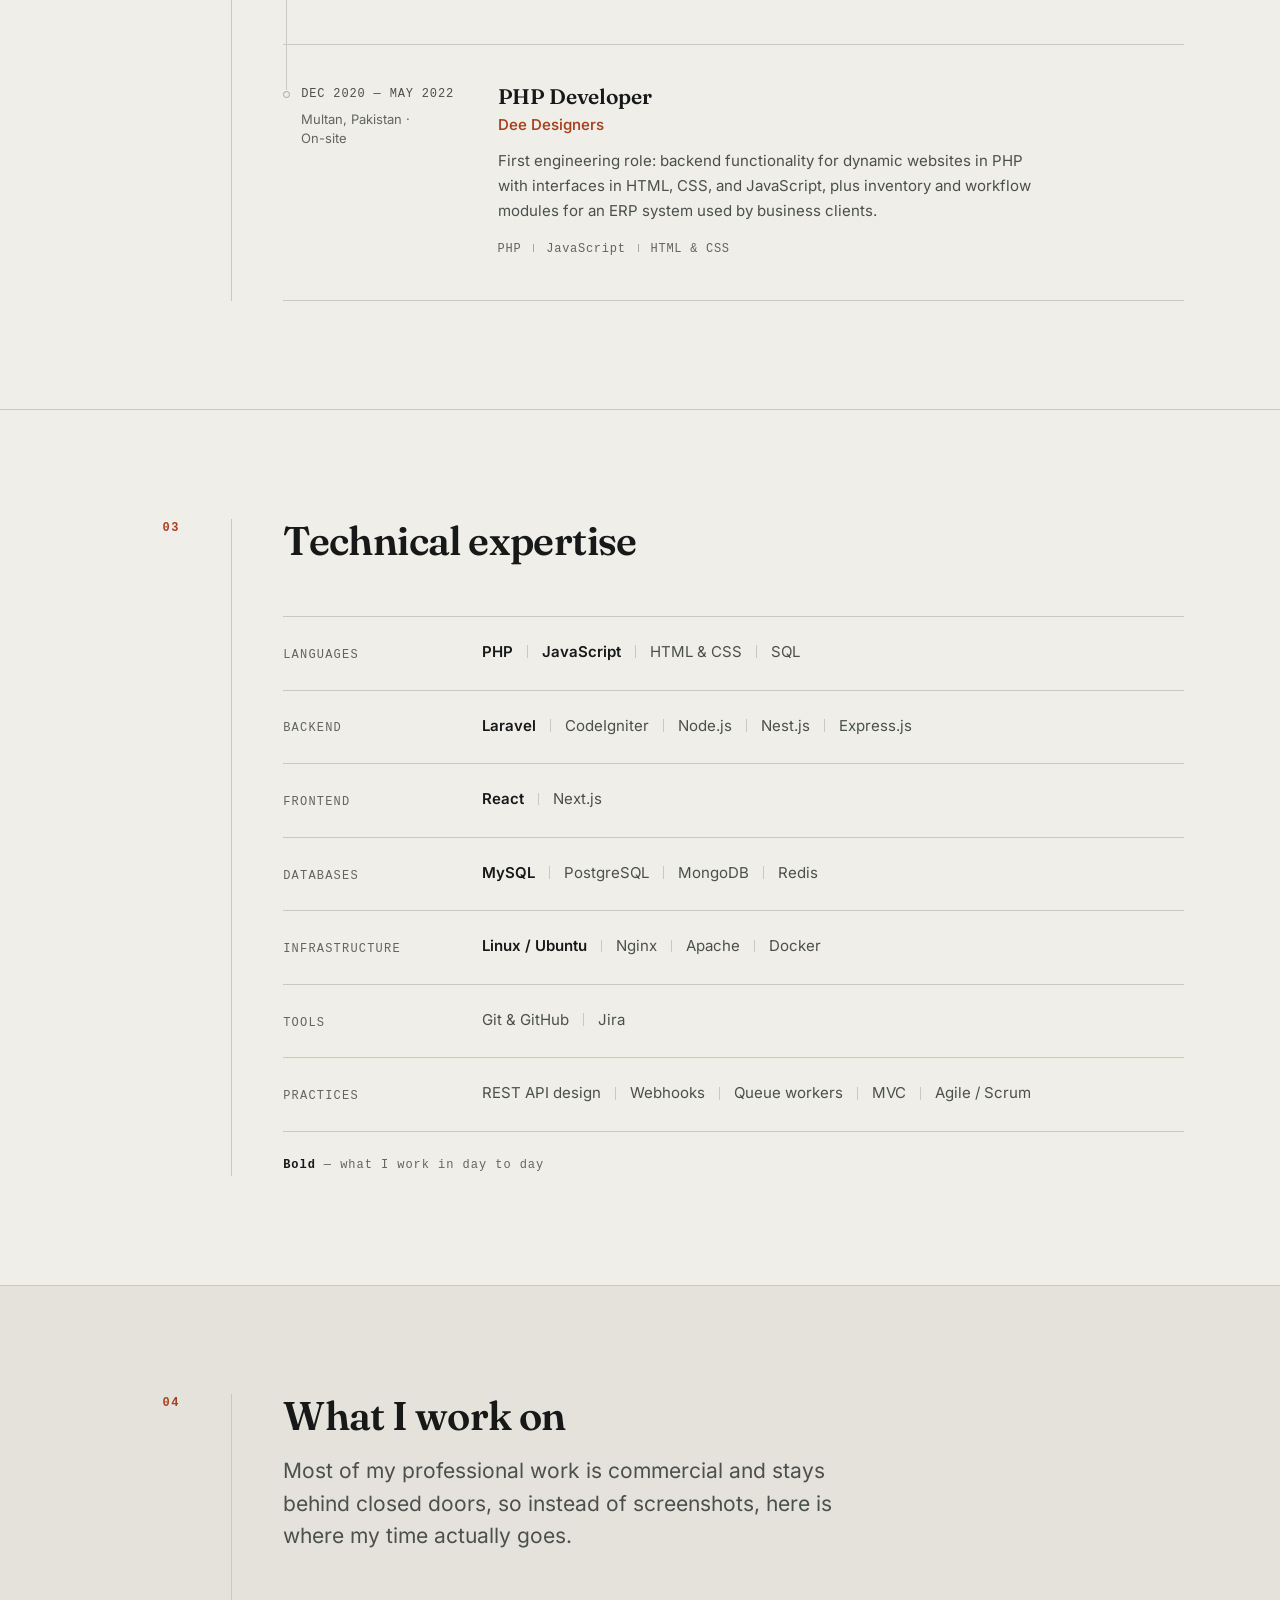
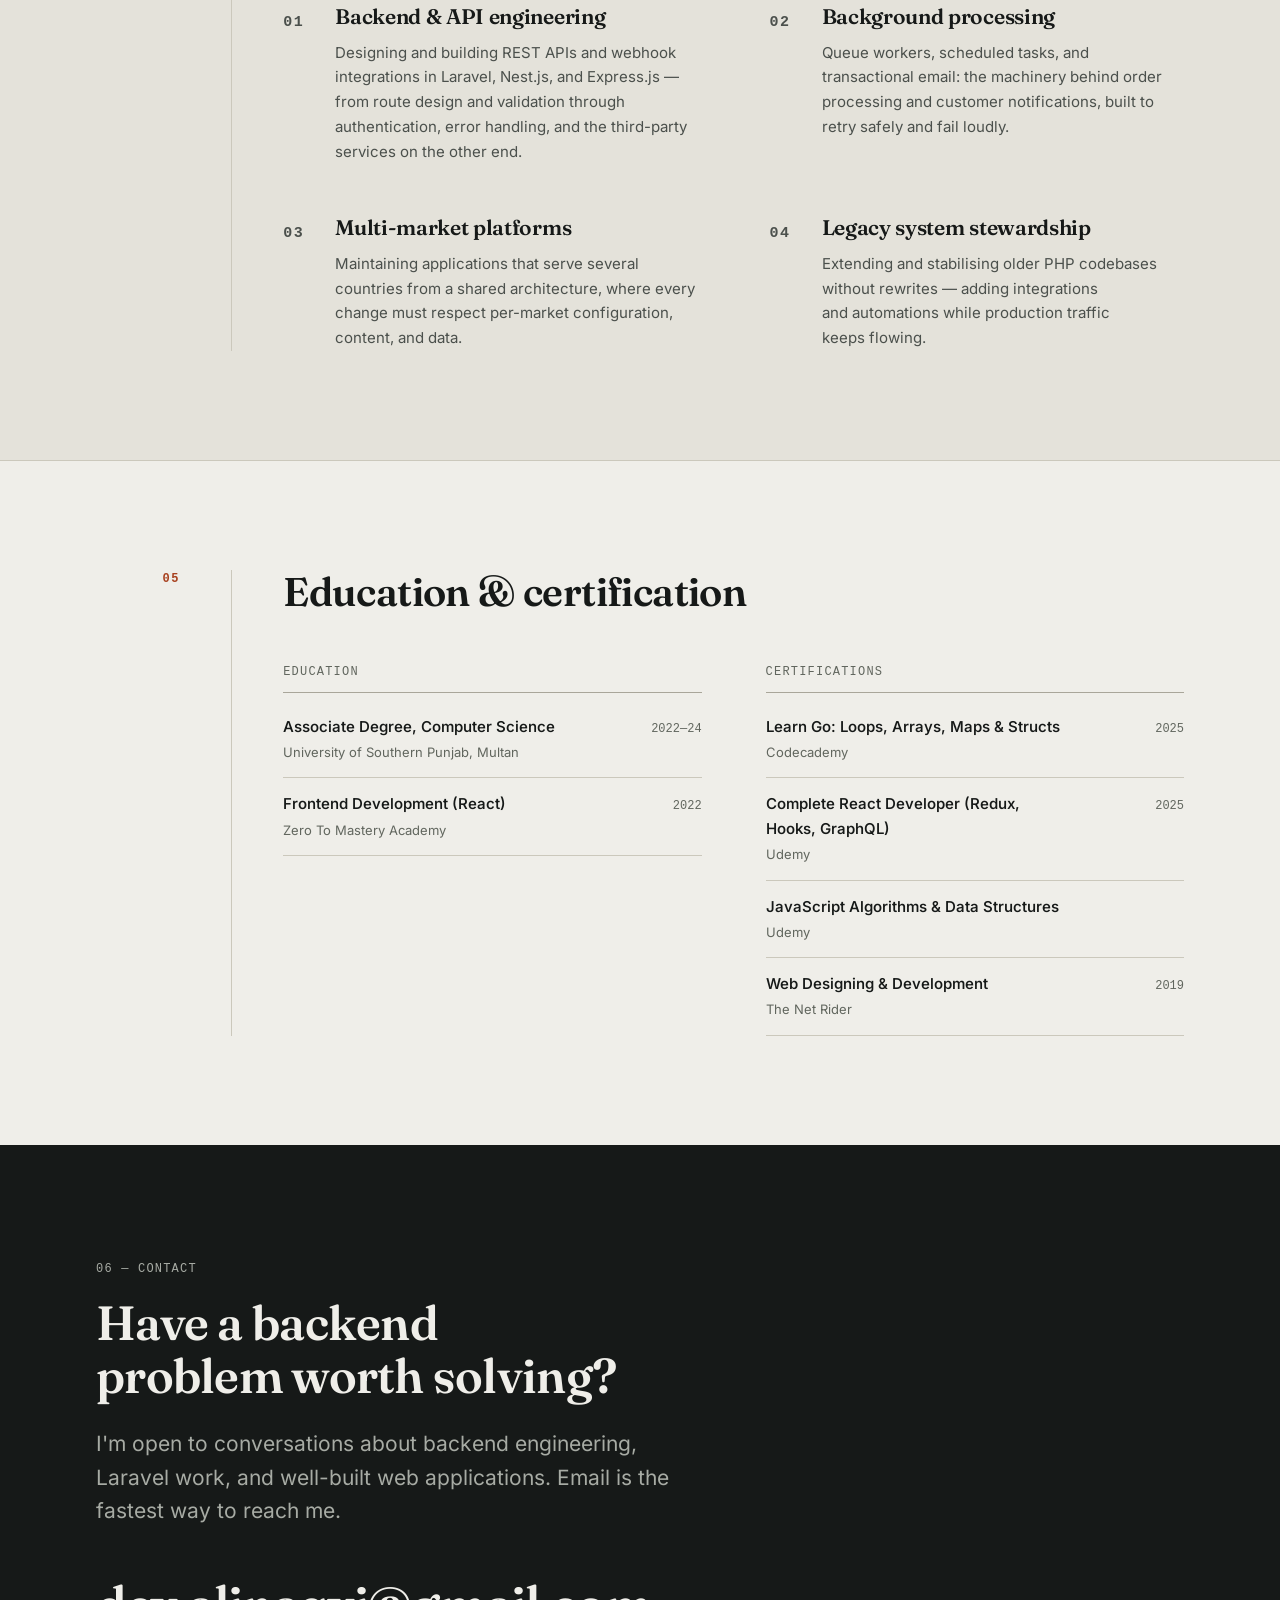
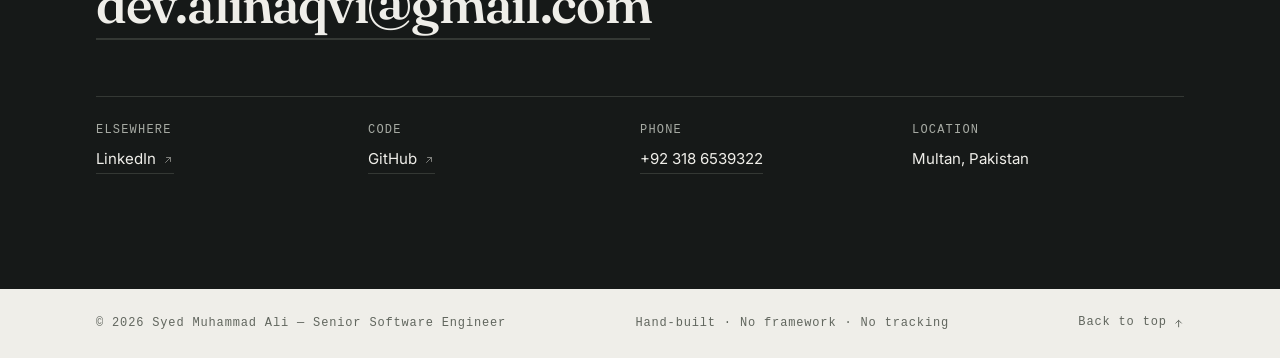
==== commit a9293139: "feature: redesign portfolio with a new visual identity and dark mode Replace the flat single-rhythm " ====
--- a/index.html
+++ b/index.html
@@ -3,25 +3,52 @@
 <head>
   <meta charset="utf-8">
   <meta name="viewport" content="width=device-width, initial-scale=1">
+
+  <!-- Theme must resolve before first paint, so this stays inline and blocking.
+       Explicit choice wins; otherwise follow the operating system. -->
+  <script>
+    (function () {
+      var d = document.documentElement;
+      d.classList.add("js");
+      try {
+        var saved = localStorage.getItem("theme");
+        var dark = saved
+          ? saved === "dark"
+          : window.matchMedia("(prefers-color-scheme: dark)").matches;
+        if (dark) d.setAttribute("data-theme", "dark");
+      } catch (e) {
+        /* Storage blocked (private mode, embedded view) — fall back to light. */
+      }
+    })();
+  </script>
+
   <title>Syed Muhammad Ali — Senior Software Engineer</title>
   <meta name="description" content="Senior software engineer with five years of experience building web applications in PHP and JavaScript — Laravel backends with React and Next.js frontends. Currently maintaining multi-market company-registry platforms at Companies House Insights.">
   <!-- Set this to your real domain before deploying (also update sitemap.xml and robots.txt) -->
   <link rel="canonical" href="https://devali.cloud/">
-  <meta name="robots" content="index, follow">
+  <meta name="robots" content="index, follow, max-image-preview:large">
   <meta name="author" content="Syed Muhammad Ali">
+  <meta name="color-scheme" content="light dark">
+  <meta name="theme-color" content="#efeee9" media="(prefers-color-scheme: light)">
+  <meta name="theme-color" content="#101210" media="(prefers-color-scheme: dark)">
 
   <meta property="og:type" content="profile">
+  <meta property="og:site_name" content="Syed Muhammad Ali">
   <meta property="og:title" content="Syed Muhammad Ali — Senior Software Engineer">
   <meta property="og:description" content="Five years building web applications in PHP and JavaScript: Laravel backends, React and Next.js frontends, and the infrastructure they run on.">
   <meta property="og:url" content="https://devali.cloud/">
-  <meta property="og:image" content="https://devali.cloud/assets/portrait-800.jpg">
-  <meta property="og:image:width" content="800">
-  <meta property="og:image:height" content="1000">
+  <meta property="og:image" content="https://devali.cloud/assets/og.jpg">
+  <meta property="og:image:width" content="1200">
+  <meta property="og:image:height" content="630">
+  <meta property="og:image:alt" content="Syed Muhammad Ali, Senior Software Engineer — Laravel backends, React and Next.js frontends.">
   <meta property="og:locale" content="en_US">
-  <meta name="twitter:card" content="summary">
+  <meta property="profile:first_name" content="Syed Muhammad">
+  <meta property="profile:last_name" content="Ali">
+  <meta name="twitter:card" content="summary_large_image">
   <meta name="twitter:title" content="Syed Muhammad Ali — Senior Software Engineer">
   <meta name="twitter:description" content="Five years building web applications in PHP and JavaScript: Laravel backends, React and Next.js frontends, and the infrastructure they run on.">
-  <meta name="twitter:image" content="https://devali.cloud/assets/portrait-800.jpg">
+  <meta name="twitter:image" content="https://devali.cloud/assets/og.jpg">
+  <meta name="twitter:image:alt" content="Syed Muhammad Ali, Senior Software Engineer — Laravel backends, React and Next.js frontends.">
 
   <link rel="icon" href="favicon.svg" type="image/svg+xml">
   <link rel="preload" href="assets/fonts/fraunces-latin.woff2" as="font" type="font/woff2" crossorigin>
@@ -36,8 +63,18 @@
         "@type": "Person",
         "@id": "https://devali.cloud/#person",
         "name": "Syed Muhammad Ali",
+        "givenName": "Syed Muhammad",
+        "familyName": "Ali",
         "jobTitle": "Senior Software Engineer",
+        "description": "Senior software engineer with five years of experience building web applications in PHP and JavaScript — Laravel backends with React and Next.js frontends.",
+        "url": "https://devali.cloud/",
         "worksFor": { "@type": "Organization", "name": "Companies House Insights" },
+        "hasOccupation": {
+          "@type": "Occupation",
+          "name": "Senior Software Engineer",
+          "occupationalCategory": "15-1252.00",
+          "skills": "PHP, Laravel, JavaScript, React, Next.js, Node.js, MySQL, REST API design, Linux"
+        },
         "email": "mailto:dev.alinaqvi@gmail.com",
         "telephone": "+92 318 6539322",
         "address": { "@type": "PostalAddress", "addressLocality": "Multan", "addressCountry": "PK" },
@@ -48,387 +85,620 @@
         ],
         "knowsAbout": ["PHP", "Laravel", "JavaScript", "React", "Next.js", "Node.js", "Nest.js", "Express.js", "MySQL", "PostgreSQL", "MongoDB", "Redis", "REST APIs", "Docker", "Linux"],
         "knowsLanguage": ["English", "Urdu"],
-        "image": "https://devali.cloud/assets/portrait-800.jpg"
+        "image": "https://devali.cloud/assets/portrait-688.jpg"
       },
       {
         "@type": "WebSite",
         "@id": "https://devali.cloud/#website",
         "url": "https://devali.cloud/",
         "name": "Syed Muhammad Ali — Senior Software Engineer",
+        "publisher": { "@id": "https://devali.cloud/#person" },
         "inLanguage": "en"
       },
       {
         "@type": "ProfilePage",
         "@id": "https://devali.cloud/#page",
         "url": "https://devali.cloud/",
+        "name": "Syed Muhammad Ali — Senior Software Engineer",
         "isPartOf": { "@id": "https://devali.cloud/#website" },
-        "mainEntity": { "@id": "https://devali.cloud/#person" }
+        "about": { "@id": "https://devali.cloud/#person" },
+        "mainEntity": { "@id": "https://devali.cloud/#person" },
+        "primaryImageOfPage": "https://devali.cloud/assets/og.jpg",
+        "inLanguage": "en"
       }
     ]
   }
   </script>
 </head>
-<body>
+<body id="top">
   <a class="skip-link" href="#main">Skip to content</a>
 
-  <header class="site-header">
-    <div class="container header-inner">
-      <a class="wordmark" href="#top">S<span class="wordmark-dot">.</span>M<span class="wordmark-dot">.</span>Ali</a>
-      <nav aria-label="Site">
-        <button class="nav-toggle" aria-expanded="false" aria-controls="site-nav">
-          <span class="nav-toggle-label">Menu</span>
-        </button>
-        <ul id="site-nav" class="nav-list">
-          <li><a href="#about">About</a></li>
-          <li><a href="#experience">Experience</a></li>
-          <li><a href="#expertise">Expertise</a></li>
-          <li><a href="#focus">Focus</a></li>
-          <li><a href="#education">Education</a></li>
-          <li><a class="nav-contact" href="#contact">Contact</a></li>
+  <!-- ============================== Masthead ============================== -->
+  <header class="masthead">
+    <div class="container masthead-inner">
+      <a class="wordmark" href="#top">
+        <span class="wordmark-mark" aria-hidden="true">A</span>
+        <span>Syed M. Ali</span>
+      </a>
+
+      <nav class="nav" id="site-nav" aria-label="Sections">
+        <ul class="nav-list">
+          <li><a href="#about"><span class="nav-num" aria-hidden="true">01</span>About</a></li>
+          <li><a href="#experience"><span class="nav-num" aria-hidden="true">02</span>Experience</a></li>
+          <li><a href="#expertise"><span class="nav-num" aria-hidden="true">03</span>Expertise</a></li>
+          <li><a href="#focus"><span class="nav-num" aria-hidden="true">04</span>Focus</a></li>
+          <li><a href="#education"><span class="nav-num" aria-hidden="true">05</span>Education</a></li>
+          <li><a href="#contact"><span class="nav-num" aria-hidden="true">06</span>Contact</a></li>
         </ul>
       </nav>
+
+      <div class="masthead-actions">
+        <button class="theme-toggle" type="button" aria-label="Switch to dark theme">
+          <svg class="icon-sun" viewBox="0 0 24 24" aria-hidden="true" focusable="false">
+            <circle cx="12" cy="12" r="4"/>
+            <path d="M12 2v2M12 20v2M4.9 4.9l1.4 1.4M17.7 17.7l1.4 1.4M2 12h2M20 12h2M4.9 19.1l1.4-1.4M17.7 6.3l1.4-1.4"/>
+          </svg>
+          <svg class="icon-moon" viewBox="0 0 24 24" aria-hidden="true" focusable="false">
+            <path d="M20 14.5A8.5 8.5 0 0 1 9.5 4a8.5 8.5 0 1 0 10.5 10.5z"/>
+          </svg>
+        </button>
+
+        <a class="masthead-cta" href="mailto:dev.alinaqvi@gmail.com">Email me</a>
+
+        <button class="nav-toggle" type="button" aria-expanded="false" aria-controls="site-nav">
+          <span class="nav-toggle-bars" aria-hidden="true"><span></span><span></span><span></span></span>
+          Menu
+        </button>
+      </div>
     </div>
+    <div class="scroll-progress" aria-hidden="true"></div>
   </header>
 
   <main id="main">
 
     <!-- ============================== Hero ============================== -->
-    <section class="hero" id="top" aria-label="Introduction">
-      <div class="container hero-grid">
-        <div class="hero-text">
-          <p class="kicker">Senior Software Engineer</p>
-          <h1>Syed Muhammad Ali</h1>
+    <section class="hero" aria-labelledby="hero-heading">
+      <div class="container">
+        <div class="hero-grid">
+          <p class="hero-eyebrow">
+            <span class="rule" aria-hidden="true"></span>
+            <span class="mono">Senior Software Engineer</span>
+          </p>
+
+          <h1 id="hero-heading">
+            <span class="given">Syed Muhammad</span>
+            <span class="family">Ali</span>
+          </h1>
+
           <p class="hero-lede">
-            I design, build, and run web applications in PHP and JavaScript —
-            Laravel on the backend, React and Next.js on the front. Five years in,
-            my work centres on the parts that make software dependable: order and
-            payment flows, background jobs, data models, and the Linux servers
-            they run on.
+            I design, build, and run web applications in <strong>PHP</strong> and
+            <strong>JavaScript</strong> — Laravel on the backend, React and Next.js on the
+            front. Five years in, my work centres on the parts that make software
+            dependable: order and payment flows, background jobs, data models, and the
+            Linux servers they run on.
           </p>
-          <dl class="hero-meta">
-            <div>
-              <dt>Currently</dt>
-              <dd>Companies House Insights&thinsp;·&thinsp;Singapore, remote</dd>
-            </div>
-            <div>
-              <dt>Based in</dt>
-              <dd>Multan, Pakistan</dd>
-            </div>
-          </dl>
+
           <div class="hero-actions">
-            <a class="button" href="mailto:dev.alinaqvi@gmail.com">Get in touch</a>
-            <a class="text-link" href="#experience">See experience<span aria-hidden="true"> ↓</span></a>
-          </div>
-        </div>
-        <figure class="hero-portrait">
-          <picture>
-            <source type="image/webp" srcset="assets/portrait-480.webp 480w, assets/portrait-800.webp 800w" sizes="(min-width: 900px) 340px, 65vw">
-            <img src="assets/portrait-480.jpg" srcset="assets/portrait-480.jpg 480w, assets/portrait-800.jpg 800w" sizes="(min-width: 900px) 340px, 65vw"
-                 width="708" height="885" alt="Portrait of Syed Muhammad Ali" fetchpriority="high">
-          </picture>
-          <figcaption>Multan, Pakistan — working with teams in Singapore &amp; beyond</figcaption>
-        </figure>
-      </div>
-    </section>
-
-    <!-- ============================== About ============================== -->
-    <section class="section" id="about" aria-labelledby="about-heading">
-      <div class="container">
-        <div class="section-head">
-          <p class="section-index" aria-hidden="true">01</p>
-          <h2 id="about-heading">About</h2>
-        </div>
-        <div class="about-grid">
-          <div class="prose">
-            <p>
-              I started out in 2020 at a web studio in Multan, writing PHP for dynamic
-              sites and contributing inventory and workflow modules to an ERP used by
-              business clients. Agency work came next — building REST APIs in Laravel,
-              Nest.js, and Express.js, integrating CRM and marketing-automation
-              platforms, and keeping legacy CodeIgniter and Kohana systems healthy
-              while they carried real traffic.
-            </p>
-            <p>
-              Today I'm a senior engineer at Companies House Insights, maintaining the
-              Laravel platforms behind company-registry data products across Singapore,
-              Indonesia, Thailand, the Philippines, Malaysia, and other markets. The
-              platforms share a common architecture, so a change is rarely for one
-              country — it has to hold up everywhere.
-            </p>
-            <p>
-              I like owning a feature end to end: shaping the design, writing the
-              migration, shipping the code, and watching it behave in production. I'd
-              rather make a system boring and reliable than clever and fragile, and
-              most of that comes down to reading code carefully, changing it
-              conservatively, and leaving it easier to maintain than I found it.
-            </p>
-          </div>
-          <aside class="facts" aria-label="At a glance">
-            <h3 class="facts-heading">At a glance</h3>
-            <dl>
-              <div><dt>Experience</dt><dd>5 years</dd></div>
-              <div><dt>Core stack</dt><dd>Laravel&thinsp;·&thinsp;React&thinsp;·&thinsp;MySQL</dd></div>
-              <div><dt>Works</dt><dd>Remote, with distributed teams</dd></div>
-              <div><dt>Languages</dt><dd>English (professional), Urdu (native)</dd></div>
-            </dl>
-          </aside>
-        </div>
-      </div>
-    </section>
-
-    <!-- ============================== Experience ============================== -->
-    <section class="section" id="experience" aria-labelledby="experience-heading">
-      <div class="container">
-        <div class="section-head">
-          <p class="section-index" aria-hidden="true">02</p>
-          <h2 id="experience-heading">Experience</h2>
-        </div>
-
-        <ol class="jobs">
-          <li class="job">
-            <div class="job-when">
-              <p class="job-dates">Sep 2025 — Present</p>
-              <p class="job-place">Singapore&thinsp;·&thinsp;Remote</p>
-            </div>
-            <div class="job-body">
-              <h3>Senior Software Engineer</h3>
-              <p class="job-org">Companies House Insights</p>
-              <p>
-                Develop and maintain the Laravel applications behind company-registry
-                data platforms serving Singapore, Indonesia, Thailand, the
-                Philippines, Malaysia, and other markets on a shared architecture.
-                The work spans order and payment flows, queued and scheduled
-                background processing, customer notifications, and MySQL — owning
-                features from design through deployment on Linux servers.
-              </p>
-              <p class="job-stack">Laravel · MySQL · Redis · queues &amp; schedulers · Linux</p>
-            </div>
-          </li>
-
-          <li class="job">
-            <div class="job-when">
-              <p class="job-dates">Aug 2024 — Aug 2025</p>
-              <p class="job-place">Islamabad, Pakistan&thinsp;·&thinsp;On-site</p>
-            </div>
-            <div class="job-body">
-              <h3>Senior Software Engineer</h3>
-              <p class="job-org">Pakipreneurs</p>
-              <p>
-                Built backend APIs with Laravel, Nest.js, and Express.js across
-                concurrent client projects; promoted to Senior Software Engineer in
-                February 2025. Integrated ActiveCampaign, Zapier, GoHighLevel, and
-                Keap to automate CRM workflows, maintained and extended legacy PHP
-                systems on CodeIgniter and the Kohana family, and contributed React
-                frontends and database design across MySQL, PostgreSQL, and MongoDB.
-              </p>
-              <p class="job-stack">Laravel · Nest.js · Express.js · React · PostgreSQL · MongoDB</p>
-            </div>
-          </li>
-
-          <li class="job">
-            <div class="job-when">
-              <p class="job-dates">Nov 2023 — Feb 2024</p>
-              <p class="job-place">Multan, Pakistan&thinsp;·&thinsp;Hybrid</p>
-            </div>
-            <div class="job-body">
-              <h3>WordPress Developer <span class="job-note">(part-time)</span></h3>
-              <p class="job-org">Si Web 29</p>
-              <p>
-                Managed WordPress projects end to end for client sites, including
-                PSD-to-WordPress builds and on-page SEO.
-              </p>
-            </div>
-          </li>
-
-          <li class="job">
-            <div class="job-when">
-              <p class="job-dates">May 2023 — Sep 2023</p>
-              <p class="job-place">Multan, Pakistan&thinsp;·&thinsp;Hybrid</p>
-            </div>
-            <div class="job-body">
-              <h3>Senior Laravel Developer <span class="job-note">(part-time)</span></h3>
-              <p class="job-org">HashtagWeb</p>
-              <p>
-                Designed and built RESTful APIs in Laravel for dynamic web
-                applications.
-              </p>
-            </div>
-          </li>
-
-          <li class="job">
-            <div class="job-when">
-              <p class="job-dates">Dec 2020 — May 2022</p>
-              <p class="job-place">Multan, Pakistan&thinsp;·&thinsp;On-site</p>
-            </div>
-            <div class="job-body">
-              <h3>PHP Developer</h3>
-              <p class="job-org">Dee Designers</p>
-              <p>
-                First engineering role: backend functionality for dynamic websites in
-                PHP with interfaces in HTML, CSS, and JavaScript, plus inventory and
-                workflow modules for an ERP system used by business clients.
-              </p>
-            </div>
-          </li>
-        </ol>
-      </div>
-    </section>
-
-    <!-- ============================== Expertise ============================== -->
-    <section class="section" id="expertise" aria-labelledby="expertise-heading">
-      <div class="container">
-        <div class="section-head">
-          <p class="section-index" aria-hidden="true">03</p>
-          <h2 id="expertise-heading">Technical expertise</h2>
-        </div>
-        <dl class="skills">
-          <div class="skill-group">
-            <dt>Backend</dt>
-            <dd>PHP, Laravel, CodeIgniter, Node.js, Nest.js, Express.js</dd>
-          </div>
-          <div class="skill-group">
-            <dt>Frontend</dt>
-            <dd>JavaScript, React, Next.js, HTML &amp; CSS</dd>
-          </div>
-          <div class="skill-group">
-            <dt>Databases</dt>
-            <dd>MySQL, PostgreSQL, MongoDB, Redis</dd>
-          </div>
-          <div class="skill-group">
-            <dt>Infrastructure &amp; tools</dt>
-            <dd>Linux / Ubuntu, Nginx, Apache, Docker, Git &amp; GitHub, Jira</dd>
-          </div>
-          <div class="skill-group">
-            <dt>Practices</dt>
-            <dd>REST API design, webhooks, queue workers, MVC, Agile / Scrum</dd>
+            <a class="btn btn--primary" href="#contact">
+              Get in touch
+              <svg viewBox="0 0 24 24" aria-hidden="true" focusable="false">
+                <path d="M5 12h14M13 6l6 6-6 6"/>
+              </svg>
+            </a>
+            <a class="btn btn--ghost" href="#experience">
+              See experience
+              <svg viewBox="0 0 24 24" aria-hidden="true" focusable="false">
+                <path d="M12 5v14M6 13l6 6 6-6"/>
+              </svg>
+            </a>
+          </div>
+
+          <figure class="portrait">
+            <picture>
+              <source type="image/webp" srcset="assets/portrait-344.webp 344w, assets/portrait-688.webp 688w" sizes="(min-width: 60rem) 304px, 72px">
+              <img src="assets/portrait-344.jpg"
+                   srcset="assets/portrait-344.jpg 344w, assets/portrait-688.jpg 688w"
+                   sizes="(min-width: 60rem) 304px, 72px"
+                   width="688" height="860"
+                   alt="Syed Muhammad Ali, a software engineer with a short beard, wearing a white collared shirt."
+                   fetchpriority="high" decoding="async">
+            </picture>
+            <figcaption>
+              <span class="status-dot" aria-hidden="true"></span>
+              <span>Multan, Pakistan — working with teams in Singapore &amp; beyond</span>
+            </figcaption>
+          </figure>
+        </div>
+
+        <dl class="specs">
+          <div>
+            <dt>Experience</dt>
+            <dd>5 years</dd>
+          </div>
+          <div>
+            <dt>Core stack</dt>
+            <dd>Laravel · React · MySQL</dd>
+          </div>
+          <div>
+            <dt>Currently</dt>
+            <dd>Companies House Insights</dd>
+          </div>
+          <div>
+            <dt>Based in</dt>
+            <dd>Multan, PK · Remote</dd>
           </div>
         </dl>
       </div>
     </section>
 
-    <!-- ============================== Focus ============================== -->
-    <section class="section" id="focus" aria-labelledby="focus-heading">
-      <div class="container">
-        <div class="section-head">
-          <p class="section-index" aria-hidden="true">04</p>
-          <h2 id="focus-heading">What I work on</h2>
-        </div>
-        <p class="section-lede">
-          Most of my professional work is commercial and stays behind closed doors,
-          so instead of screenshots, here is where my time actually goes.
-        </p>
-        <ol class="focus-list">
-          <li>
-            <h3>Backend &amp; API engineering</h3>
-            <p>
-              Designing and building REST APIs and webhook integrations in Laravel,
-              Nest.js, and Express.js — from route design and validation through
-              authentication, error handling, and the third-party services on the
-              other end.
-            </p>
-          </li>
-          <li>
-            <h3>Background processing</h3>
-            <p>
-              Queue workers, scheduled tasks, and transactional email: the machinery
-              behind order processing and customer notifications, built to retry
-              safely and fail loudly.
-            </p>
-          </li>
-          <li>
-            <h3>Multi-market platforms</h3>
-            <p>
-              Maintaining applications that serve several countries from a shared
-              architecture, where every change must respect per-market
-              configuration, content, and data.
-            </p>
-          </li>
-          <li>
-            <h3>Legacy system stewardship</h3>
-            <p>
-              Extending and stabilising older PHP codebases without rewrites —
-              adding integrations and automations while production traffic keeps
-              flowing.
-            </p>
-          </li>
-        </ol>
+    <!-- ============================== About ============================== -->
+    <section class="band" id="about" aria-labelledby="about-heading">
+      <div class="container spread">
+        <div class="rail" aria-hidden="true">
+          <div class="rail-inner">
+            <p class="rail-index">01</p>
+          </div>
+        </div>
+
+        <div class="band-body">
+          <div class="band-head" data-reveal>
+            <h2 id="about-heading">About</h2>
+          </div>
+
+          <p class="about-lead" data-reveal>
+            I work on the unglamorous half of web software — the flows, jobs, and data
+            models that have to be right every time.
+          </p>
+
+          <div class="about-cols" data-reveal>
+            <div>
+              <p>
+                I started out in 2020 at a web studio in Multan, writing PHP for dynamic
+                sites and contributing inventory and workflow modules to an ERP used by
+                business clients. Agency work came next — building REST APIs in
+                <strong>Laravel</strong>, Nest.js, and Express.js, integrating CRM and
+                marketing-automation platforms, and keeping legacy CodeIgniter and Kohana
+                systems healthy while they carried real traffic.
+              </p>
+            </div>
+            <div>
+              <p>
+                Today I'm a senior engineer at <strong>Companies House Insights</strong>,
+                maintaining the Laravel platforms behind company-registry data products
+                across Singapore, Indonesia, Thailand, the Philippines, Malaysia, and
+                other markets. The platforms share a common architecture, so a change is
+                rarely for one country — it has to hold up everywhere.
+              </p>
+              <p>
+                I like owning a feature end to end: shaping the design, writing the
+                migration, shipping the code, and watching it behave in production. Most
+                of that comes down to reading code carefully, changing it conservatively,
+                and leaving it easier to maintain than I found it.
+              </p>
+            </div>
+          </div>
+
+          <blockquote class="pullquote" data-reveal>
+            <p>I'd rather make a system <em>boring and reliable</em> than clever and fragile.</p>
+          </blockquote>
+        </div>
       </div>
     </section>
 
-    <!-- ============================== Education ============================== -->
-    <section class="section" id="education" aria-labelledby="education-heading">
-      <div class="container">
-        <div class="section-head">
-          <p class="section-index" aria-hidden="true">05</p>
-          <h2 id="education-heading">Education &amp; certification</h2>
-        </div>
-        <div class="edu-grid">
-          <div>
-            <h3 class="edu-heading">Education</h3>
-            <ul class="edu-list">
-              <li>
-                <p class="edu-title">Associate Degree, Computer Science</p>
-                <p class="edu-detail">University of Southern Punjab, Multan · 2022 — 2024</p>
-              </li>
-              <li>
-                <p class="edu-title">Frontend Development (React)</p>
-                <p class="edu-detail">Zero To Mastery Academy · 2022</p>
-              </li>
-            </ul>
-          </div>
-          <div>
-            <h3 class="edu-heading">Certifications</h3>
-            <ul class="edu-list">
-              <li>
-                <p class="edu-title">Learn Go: Loops, Arrays, Maps &amp; Structs</p>
-                <p class="edu-detail">Codecademy · 2025</p>
-              </li>
-              <li>
-                <p class="edu-title">Complete React Developer (Redux, Hooks, GraphQL)</p>
-                <p class="edu-detail">Udemy · 2025</p>
-              </li>
-              <li>
-                <p class="edu-title">JavaScript Algorithms &amp; Data Structures</p>
-                <p class="edu-detail">Udemy</p>
-              </li>
-              <li>
-                <p class="edu-title">Web Designing &amp; Development</p>
-                <p class="edu-detail">The Net Rider · 2019</p>
-              </li>
-            </ul>
-          </div>
+    <!-- ============================== Experience ============================== -->
+    <section class="band" id="experience" aria-labelledby="experience-heading">
+      <div class="container spread">
+        <div class="rail" aria-hidden="true">
+          <div class="rail-inner">
+            <p class="rail-index">02</p>
+          </div>
+        </div>
+
+        <div class="band-body">
+          <div class="band-head" data-reveal>
+            <h2 id="experience-heading">Experience</h2>
+            <p class="band-lede">
+              Five years across product engineering, agency work, and the legacy systems
+              in between.
+            </p>
+          </div>
+
+          <ol class="roles">
+            <li class="role role--current" data-reveal>
+              <div class="role-when">
+                <p class="role-dates">Sep 2025 — Present</p>
+                <p class="role-place">Singapore · Remote</p>
+              </div>
+              <div class="role-body">
+                <h3 class="role-title">Senior Software Engineer</h3>
+                <p class="role-org">Companies House Insights</p>
+                <p class="role-summary">
+                  Develop and maintain the Laravel applications behind company-registry
+                  data platforms serving Singapore, Indonesia, Thailand, the Philippines,
+                  Malaysia, and other markets on a shared architecture. The work spans
+                  order and payment flows, queued and scheduled background processing,
+                  customer notifications, and MySQL — owning features from design through
+                  deployment on Linux servers.
+                </p>
+                <ul class="role-stack">
+                  <li>Laravel</li><li>MySQL</li><li>Redis</li><li>Queues &amp; schedulers</li><li>Linux</li>
+                </ul>
+              </div>
+            </li>
+
+            <li class="role" data-reveal>
+              <div class="role-when">
+                <p class="role-dates">Aug 2024 — Aug 2025</p>
+                <p class="role-place">Islamabad, Pakistan · On-site</p>
+              </div>
+              <div class="role-body">
+                <h3 class="role-title">Senior Software Engineer</h3>
+                <p class="role-org">Pakipreneurs</p>
+                <p class="role-summary">
+                  Built backend APIs with Laravel, Nest.js, and Express.js across
+                  concurrent client projects; promoted to Senior Software Engineer in
+                  February 2025. Integrated ActiveCampaign, Zapier, GoHighLevel, and Keap
+                  to automate CRM workflows, maintained and extended legacy PHP systems on
+                  CodeIgniter and the Kohana family, and contributed React frontends and
+                  database design across MySQL, PostgreSQL, and MongoDB.
+                </p>
+                <ul class="role-stack">
+                  <li>Laravel</li><li>Nest.js</li><li>Express.js</li><li>React</li><li>PostgreSQL</li><li>MongoDB</li>
+                </ul>
+              </div>
+            </li>
+
+            <li class="role" data-reveal>
+              <div class="role-when">
+                <p class="role-dates">Nov 2023 — Feb 2024</p>
+                <p class="role-place">Multan, Pakistan · Hybrid</p>
+              </div>
+              <div class="role-body">
+                <h3 class="role-title">WordPress Developer <span class="role-note">Part-time</span></h3>
+                <p class="role-org">Si Web 29</p>
+                <p class="role-summary">
+                  Managed WordPress projects end to end for client sites, including
+                  PSD-to-WordPress builds and on-page SEO.
+                </p>
+                <ul class="role-stack">
+                  <li>WordPress</li><li>PHP</li><li>On-page SEO</li>
+                </ul>
+              </div>
+            </li>
+
+            <li class="role" data-reveal>
+              <div class="role-when">
+                <p class="role-dates">May 2023 — Sep 2023</p>
+                <p class="role-place">Multan, Pakistan · Hybrid</p>
+              </div>
+              <div class="role-body">
+                <h3 class="role-title">Senior Laravel Developer <span class="role-note">Part-time</span></h3>
+                <p class="role-org">HashtagWeb</p>
+                <p class="role-summary">
+                  Designed and built RESTful APIs in Laravel for dynamic web applications.
+                </p>
+                <ul class="role-stack">
+                  <li>Laravel</li><li>REST APIs</li>
+                </ul>
+              </div>
+            </li>
+
+            <li class="role" data-reveal>
+              <div class="role-when">
+                <p class="role-dates">Dec 2020 — May 2022</p>
+                <p class="role-place">Multan, Pakistan · On-site</p>
+              </div>
+              <div class="role-body">
+                <h3 class="role-title">PHP Developer</h3>
+                <p class="role-org">Dee Designers</p>
+                <p class="role-summary">
+                  First engineering role: backend functionality for dynamic websites in PHP
+                  with interfaces in HTML, CSS, and JavaScript, plus inventory and workflow
+                  modules for an ERP system used by business clients.
+                </p>
+                <ul class="role-stack">
+                  <li>PHP</li><li>JavaScript</li><li>HTML &amp; CSS</li>
+                </ul>
+              </div>
+            </li>
+          </ol>
         </div>
       </div>
     </section>
 
+    <!-- ============================== Expertise ============================== -->
+    <section class="band" id="expertise" aria-labelledby="expertise-heading">
+      <div class="container spread">
+        <div class="rail" aria-hidden="true">
+          <div class="rail-inner">
+            <p class="rail-index">03</p>
+          </div>
+        </div>
+
+        <div class="band-body">
+          <div class="band-head" data-reveal>
+            <h2 id="expertise-heading">Technical expertise</h2>
+          </div>
+
+          <dl class="stack" data-reveal>
+            <div class="stack-row">
+              <dt>Languages</dt>
+              <dd>
+                <ul>
+                  <li class="is-core">PHP</li>
+                  <li class="is-core">JavaScript</li>
+                  <li>HTML &amp; CSS</li>
+                  <li>SQL</li>
+                </ul>
+              </dd>
+            </div>
+            <div class="stack-row">
+              <dt>Backend</dt>
+              <dd>
+                <ul>
+                  <li class="is-core">Laravel</li>
+                  <li>CodeIgniter</li>
+                  <li>Node.js</li>
+                  <li>Nest.js</li>
+                  <li>Express.js</li>
+                </ul>
+              </dd>
+            </div>
+            <div class="stack-row">
+              <dt>Frontend</dt>
+              <dd>
+                <ul>
+                  <li class="is-core">React</li>
+                  <li>Next.js</li>
+                </ul>
+              </dd>
+            </div>
+            <div class="stack-row">
+              <dt>Databases</dt>
+              <dd>
+                <ul>
+                  <li class="is-core">MySQL</li>
+                  <li>PostgreSQL</li>
+                  <li>MongoDB</li>
+                  <li>Redis</li>
+                </ul>
+              </dd>
+            </div>
+            <div class="stack-row">
+              <dt>Infrastructure</dt>
+              <dd>
+                <ul>
+                  <li class="is-core">Linux / Ubuntu</li>
+                  <li>Nginx</li>
+                  <li>Apache</li>
+                  <li>Docker</li>
+                </ul>
+              </dd>
+            </div>
+            <div class="stack-row">
+              <dt>Tools</dt>
+              <dd>
+                <ul>
+                  <li>Git &amp; GitHub</li>
+                  <li>Jira</li>
+                </ul>
+              </dd>
+            </div>
+            <div class="stack-row">
+              <dt>Practices</dt>
+              <dd>
+                <ul>
+                  <li>REST API design</li>
+                  <li>Webhooks</li>
+                  <li>Queue workers</li>
+                  <li>MVC</li>
+                  <li>Agile / Scrum</li>
+                </ul>
+              </dd>
+            </div>
+          </dl>
+
+          <p class="stack-legend" data-reveal>
+            <b>Bold</b> — what I work in day to day
+          </p>
+        </div>
+      </div>
+    </section>
+
+    <!-- ============================== Focus ============================== -->
+    <section class="band band--sunken" id="focus" aria-labelledby="focus-heading">
+      <div class="container spread">
+        <div class="rail" aria-hidden="true">
+          <div class="rail-inner">
+            <p class="rail-index">04</p>
+          </div>
+        </div>
+
+        <div class="band-body">
+          <div class="band-head" data-reveal>
+            <h2 id="focus-heading">What I work on</h2>
+            <p class="band-lede">
+              Most of my professional work is commercial and stays behind closed doors, so
+              instead of screenshots, here is where my time actually goes.
+            </p>
+          </div>
+
+          <ol class="focus">
+            <li data-reveal>
+              <p class="focus-num" aria-hidden="true">01</p>
+              <div>
+                <h3>Backend &amp; API engineering</h3>
+                <p>
+                  Designing and building REST APIs and webhook integrations in Laravel,
+                  Nest.js, and Express.js — from route design and validation through
+                  authentication, error handling, and the third-party services on the
+                  other end.
+                </p>
+              </div>
+            </li>
+            <li data-reveal>
+              <p class="focus-num" aria-hidden="true">02</p>
+              <div>
+                <h3>Background processing</h3>
+                <p>
+                  Queue workers, scheduled tasks, and transactional email: the machinery
+                  behind order processing and customer notifications, built to retry
+                  safely and fail loudly.
+                </p>
+              </div>
+            </li>
+            <li data-reveal>
+              <p class="focus-num" aria-hidden="true">03</p>
+              <div>
+                <h3>Multi-market platforms</h3>
+                <p>
+                  Maintaining applications that serve several countries from a shared
+                  architecture, where every change must respect per-market configuration,
+                  content, and data.
+                </p>
+              </div>
+            </li>
+            <li data-reveal>
+              <p class="focus-num" aria-hidden="true">04</p>
+              <div>
+                <h3>Legacy system stewardship</h3>
+                <p>
+                  Extending and stabilising older PHP codebases without rewrites — adding
+                  integrations and automations while production traffic keeps flowing.
+                </p>
+              </div>
+            </li>
+          </ol>
+        </div>
+      </div>
+    </section>
+
+    <!-- ============================== Education ============================== -->
+    <section class="band" id="education" aria-labelledby="education-heading">
+      <div class="container spread">
+        <div class="rail" aria-hidden="true">
+          <div class="rail-inner">
+            <p class="rail-index">05</p>
+          </div>
+        </div>
+
+        <div class="band-body">
+          <div class="band-head" data-reveal>
+            <h2 id="education-heading">Education &amp; certification</h2>
+          </div>
+
+          <div class="edu-grid" data-reveal>
+            <section aria-labelledby="edu-formal">
+              <h3 class="edu-heading" id="edu-formal">Education</h3>
+              <ul class="edu-list">
+                <li>
+                  <div>
+                    <p class="edu-title">Associate Degree, Computer Science</p>
+                    <p class="edu-org">University of Southern Punjab, Multan</p>
+                  </div>
+                  <p class="edu-year">2022—24</p>
+                </li>
+                <li>
+                  <div>
+                    <p class="edu-title">Frontend Development (React)</p>
+                    <p class="edu-org">Zero To Mastery Academy</p>
+                  </div>
+                  <p class="edu-year">2022</p>
+                </li>
+              </ul>
+            </section>
+
+            <section aria-labelledby="edu-certs">
+              <h3 class="edu-heading" id="edu-certs">Certifications</h3>
+              <ul class="edu-list">
+                <li>
+                  <div>
+                    <p class="edu-title">Learn Go: Loops, Arrays, Maps &amp; Structs</p>
+                    <p class="edu-org">Codecademy</p>
+                  </div>
+                  <p class="edu-year">2025</p>
+                </li>
+                <li>
+                  <div>
+                    <p class="edu-title">Complete React Developer (Redux, Hooks, GraphQL)</p>
+                    <p class="edu-org">Udemy</p>
+                  </div>
+                  <p class="edu-year">2025</p>
+                </li>
+                <li>
+                  <div>
+                    <p class="edu-title">JavaScript Algorithms &amp; Data Structures</p>
+                    <p class="edu-org">Udemy</p>
+                  </div>
+                </li>
+                <li>
+                  <div>
+                    <p class="edu-title">Web Designing &amp; Development</p>
+                    <p class="edu-org">The Net Rider</p>
+                  </div>
+                  <p class="edu-year">2019</p>
+                </li>
+              </ul>
+            </section>
+          </div>
+        </div>
+      </div>
+    </section>
+
     <!-- ============================== Contact ============================== -->
-    <section class="section section-contact" id="contact" aria-labelledby="contact-heading">
+    <section class="contact" id="contact" aria-labelledby="contact-heading">
       <div class="container">
-        <div class="section-head">
-          <p class="section-index" aria-hidden="true">06</p>
-          <h2 id="contact-heading">Get in touch</h2>
-        </div>
-        <p class="contact-lede">
+        <p class="mono" data-reveal>06 — Contact</p>
+        <h2 id="contact-heading" data-reveal>Have a backend problem worth solving?</h2>
+        <p class="contact-lede" data-reveal>
           I'm open to conversations about backend engineering, Laravel work, and
           well-built web applications. Email is the fastest way to reach me.
         </p>
-        <p class="contact-email">
-          <a href="mailto:dev.alinaqvi@gmail.com">dev.alinaqvi@gmail.com</a>
-        </p>
-        <ul class="contact-links">
-          <li><a href="https://linkedin.com/in/devalinaqvi" rel="me noopener" target="_blank">LinkedIn<span class="visually-hidden"> (opens in a new tab)</span></a></li>
-          <li><a href="https://github.com/devalinaqvi" rel="me noopener" target="_blank">GitHub<span class="visually-hidden"> (opens in a new tab)</span></a></li>
-          <li><a href="tel:+923186539322">+92 318 6539322</a></li>
-          <li><span>Multan, Pakistan</span></li>
-        </ul>
+
+        <a class="contact-email" href="mailto:dev.alinaqvi@gmail.com" data-reveal>dev.alinaqvi@gmail.com</a>
+
+        <dl class="contact-links" data-reveal>
+          <div>
+            <dt>Elsewhere</dt>
+            <dd>
+              <a href="https://linkedin.com/in/devalinaqvi" rel="me noopener" target="_blank">
+                LinkedIn
+                <svg viewBox="0 0 24 24" aria-hidden="true" focusable="false"><path d="M7 17L17 7M9 7h8v8"/></svg>
+                <span class="u-hidden">(opens in a new tab)</span>
+              </a>
+            </dd>
+          </div>
+          <div>
+            <dt>Code</dt>
+            <dd>
+              <a href="https://github.com/devalinaqvi" rel="me noopener" target="_blank">
+                GitHub
+                <svg viewBox="0 0 24 24" aria-hidden="true" focusable="false"><path d="M7 17L17 7M9 7h8v8"/></svg>
+                <span class="u-hidden">(opens in a new tab)</span>
+              </a>
+            </dd>
+          </div>
+          <div>
+            <dt>Phone</dt>
+            <dd><a href="tel:+923186539322">+92 318 6539322</a></dd>
+          </div>
+          <div>
+            <dt>Location</dt>
+            <dd>Multan, Pakistan</dd>
+          </div>
+        </dl>
       </div>
     </section>
   </main>
 
+  <!-- ============================== Footer ============================== -->
   <footer class="site-footer">
     <div class="container footer-inner">
-      <p>© 2026 Syed Muhammad Ali</p>
-      <p>Hand-built with plain HTML &amp; CSS — no framework, no tracking.</p>
+      <p>© 2026 Syed Muhammad Ali — Senior Software Engineer</p>
+      <p class="footer-note">Hand-built · No framework · No tracking</p>
+      <p><a class="footer-top" href="#top">Back to top
+        <svg viewBox="0 0 24 24" aria-hidden="true" focusable="false"><path d="M12 19V5M6 11l6-6 6 6"/></svg>
+      </a></p>
     </div>
   </footer>
 
--- a/styles.css
+++ b/styles.css
@@ -1,88 +1,234 @@
 /* ==========================================================================
    Syed Muhammad Ali — portfolio
-   Editorial system: warm paper ground, ink text, single petrol accent.
-   Fraunces (display serif) + Inter (text). No framework.
+   ---------------------------------------------------------------------------
+   Identity: "Bone & Ember". A technical-editorial system built on three voices
+   — Fraunces (display serif), Inter (text/UI), system mono (metadata) — laid
+   over a visible structural grid. One accent, used sparingly. No framework.
    ========================================================================== */
+
+/* --------------------------------------------------------------------------
+   1. Fonts
+   Both faces are variable; declare their real axis ranges so the full weight
+   range is available rather than being clamped to 400–700.
+   -------------------------------------------------------------------------- */
 
 @font-face {
   font-family: "Fraunces";
   src: url("assets/fonts/fraunces-latin.woff2") format("woff2");
-  font-weight: 400 700;
+  font-weight: 100 900;
   font-display: swap;
 }
 @font-face {
   font-family: "Inter";
   src: url("assets/fonts/inter-latin.woff2") format("woff2");
-  font-weight: 400 700;
+  font-weight: 100 900;
   font-display: swap;
 }
 
+/* --------------------------------------------------------------------------
+   2. Tokens
+   -------------------------------------------------------------------------- */
+
 :root {
-  --paper: #faf8f5;
-  --paper-raised: #f3f0ea;
-  --ink: #1c1a17;
-  --ink-soft: #57524b;
-  --hairline: #e2ddd4;
-  --accent: #10595c;
-  --accent-deep: #0b4245;
-
+  /* --- Light theme: "Bone" --------------------------------------------
+     Warm low-chroma neutrals, a near-black with a green undertone, and a
+     single oxidised ember accent. All text pairs verified at WCAG AA. */
+  --bg: #efeee9;
+  --bg-sunken: #e4e2da;
+  --surface: #f7f6f3;
+  --surface-raised: #ffffff;
+
+  --ink: #161918;
+  --ink-2: #4b504c;
+  --ink-3: #61665e;
+
+  --line: #cbc8bc;
+  --line-strong: #a9a69a;
+
+  --accent: #a8411f;
+  --accent-hover: #853114;
+  --on-accent: #ffffff;
+  --accent-wash: rgba(168, 65, 31, 0.09);
+
+  /* Inverted block (contact). Designed per theme, not derived. */
+  --contrast-bg: #161918;
+  --contrast-ink: #efeee9;
+  --contrast-ink-2: #a7aba4;
+  --contrast-line: #343834;
+  --contrast-accent: #e8825a;
+
+  --shadow-raised: 0 1px 2px rgba(22, 25, 24, 0.04), 0 8px 24px -12px rgba(22, 25, 24, 0.16);
+  --portrait-filter: none;
+
+  /* --- Type ------------------------------------------------------------ */
   --font-display: "Fraunces", Georgia, "Times New Roman", serif;
-  --font-text: "Inter", -apple-system, "Segoe UI", Roboto, sans-serif;
-
-  --space-1: 0.5rem;
-  --space-2: 1rem;
-  --space-3: 1.5rem;
-  --space-4: 2.5rem;
-  --space-5: 4rem;
-  --space-6: 6.5rem;
-
-  --container: 68rem;
-  --measure: 62ch;
-}
-
-/* ---------- Base ---------- */
-
-* { box-sizing: border-box; }
+  --font-text: "Inter", -apple-system, BlinkMacSystemFont, "Segoe UI", Roboto, sans-serif;
+  --font-mono: ui-monospace, SFMono-Regular, "SF Mono", Menlo, Consolas, "Liberation Mono", monospace;
+
+  --t-display: clamp(2.875rem, 7.4vw, 5.125rem);
+  --t-h2: clamp(1.875rem, 3.2vw, 2.5rem);
+  --t-h3: clamp(1.1875rem, 1.65vw, 1.4375rem);
+  --t-lede: clamp(1.0625rem, 0.95rem + 0.55vw, 1.3125rem);
+  --t-body: 1.0625rem;
+  --t-sm: 0.9375rem;
+  --t-xs: 0.8125rem;
+  --t-mono: 0.75rem;
+
+  /* --- Space ----------------------------------------------------------- */
+  --s-1: 0.25rem;
+  --s-2: 0.5rem;
+  --s-3: 0.75rem;
+  --s-4: 1rem;
+  --s-5: 1.5rem;
+  --s-6: 2rem;
+  --s-7: 3rem;
+  --s-8: 4rem;
+  --s-section: clamp(4rem, 8.5vw, 7rem);
+
+  /* --- Layout ---------------------------------------------------------- */
+  --container: 74rem;
+  --gutter: clamp(1.25rem, 4.5vw, 3rem);
+  --rail: 8.5rem;
+  --rail-gap: clamp(1.5rem, 4vw, 3.5rem);
+  --measure: 60ch;
+  --header-h: 4rem;
+
+  --radius: 3px;
+  --ease: cubic-bezier(0.22, 0.61, 0.36, 1);
+  --dur: 180ms;
+
+  color-scheme: light;
+}
+
+/* --- Dark theme: "Graphite" ------------------------------------------------
+   Designed independently: surfaces build upward from a green-black ground,
+   borders lifted for visibility, the accent softened and lightened so it
+   reads warm rather than neon against a dark field. */
+:root[data-theme="dark"] {
+  --bg: #101210;
+  --bg-sunken: #0a0b0a;
+  --surface: #171a18;
+  --surface-raised: #1e221f;
+
+  --ink: #e9e7e0;
+  --ink-2: #a8aca5;
+  --ink-3: #848982;
+
+  --line: #383c38;
+  --line-strong: #4c514b;
+
+  --accent: #e8825a;
+  --accent-hover: #f09a77;
+  --on-accent: #101210;
+  --accent-wash: rgba(232, 130, 90, 0.12);
+
+  /* The inverted block goes deeper, not lighter — inverting to bone here
+     would blow a hole in the page. */
+  --contrast-bg: #0a0b0a;
+  --contrast-ink: #e9e7e0;
+  --contrast-ink-2: #a8aca5;
+  --contrast-line: #2b2f2c;
+  --contrast-accent: #e8825a;
+
+  --shadow-raised: 0 1px 2px rgba(0, 0, 0, 0.4), 0 10px 28px -14px rgba(0, 0, 0, 0.7);
+  /* The portrait is shot on a light studio background, which would otherwise
+     read as a lit block against the dark ground. Tuned so the backdrop settles
+     to a mid grey while the face keeps its luminosity. */
+  --portrait-filter: brightness(0.72) contrast(1.08);
+
+  color-scheme: dark;
+}
+
+/* --------------------------------------------------------------------------
+   3. Base
+   -------------------------------------------------------------------------- */
+
+*,
+*::before,
+*::after {
+  box-sizing: border-box;
+}
 
 html {
   scroll-behavior: smooth;
-  scroll-padding-top: 5rem;
+  scroll-padding-top: calc(var(--header-h) + 1.5rem);
+  -webkit-text-size-adjust: 100%;
 }
 
 body {
   margin: 0;
-  background: var(--paper);
+  background: var(--bg);
   color: var(--ink);
   font-family: var(--font-text);
-  font-size: 1.0625rem;
-  line-height: 1.7;
+  font-size: var(--t-body);
+  line-height: 1.65;
+  font-synthesis-weight: none;
   -webkit-font-smoothing: antialiased;
-  text-rendering: optimizeLegibility;
-}
-
-h1, h2, h3 {
+  -moz-osx-font-smoothing: grayscale;
+}
+
+/* Theme swap: animate only while the user is actually toggling, so the page
+   never fades in on first paint. */
+html.theme-anim,
+html.theme-anim body,
+html.theme-anim .masthead,
+html.theme-anim .band,
+html.theme-anim .contact,
+html.theme-anim .portrait img,
+html.theme-anim .nav {
+  transition: background-color 260ms var(--ease), color 260ms var(--ease),
+    border-color 260ms var(--ease), filter 260ms var(--ease);
+}
+
+h1,
+h2,
+h3,
+h4 {
+  margin: 0;
   font-family: var(--font-display);
-  font-weight: 550;
-  line-height: 1.15;
+  font-optical-sizing: auto;
+  font-weight: 600;
+  line-height: 1.12;
+  letter-spacing: -0.015em;
+  text-wrap: balance;
+}
+
+p {
   margin: 0;
-  text-wrap: balance;
-}
-
-p { margin: 0; }
-img { max-width: 100%; display: block; }
-ul, ol, dl, dd, figure { margin: 0; padding: 0; }
-li { list-style: none; }
+  text-wrap: pretty;
+}
+
+ul,
+ol,
+dl,
+dd,
+figure,
+blockquote {
+  margin: 0;
+  padding: 0;
+}
+
+li {
+  list-style: none;
+}
+
+img,
+svg {
+  display: block;
+  max-width: 100%;
+}
 
 a {
   color: var(--accent);
   text-decoration: underline;
   text-decoration-thickness: 1px;
-  text-underline-offset: 0.2em;
-  text-decoration-color: color-mix(in srgb, var(--accent) 40%, transparent);
-  transition: color 140ms ease, text-decoration-color 140ms ease;
-}
+  text-underline-offset: 0.22em;
+  text-decoration-color: color-mix(in srgb, currentColor 35%, transparent);
+  transition: color var(--dur) var(--ease), text-decoration-color var(--dur) var(--ease);
+}
+
 a:hover {
-  color: var(--accent-deep);
+  color: var(--accent-hover);
   text-decoration-color: currentColor;
 }
 
@@ -92,495 +238,1532 @@
   border-radius: 2px;
 }
 
-::selection { background: color-mix(in srgb, var(--accent) 18%, transparent); }
+::selection {
+  background: var(--accent-wash);
+  color: var(--ink);
+}
+
+/* --------------------------------------------------------------------------
+   4. Primitives
+   -------------------------------------------------------------------------- */
 
 .container {
+  width: 100%;
   max-width: var(--container);
   margin-inline: auto;
-  padding-inline: clamp(1.25rem, 4vw, 2.5rem);
-}
-
-.visually-hidden {
+  padding-inline: var(--gutter);
+}
+
+.u-hidden {
   position: absolute;
-  width: 1px; height: 1px;
+  width: 1px;
+  height: 1px;
+  margin: -1px;
+  padding: 0;
+  overflow: hidden;
   clip-path: inset(50%);
-  overflow: hidden;
   white-space: nowrap;
+  border: 0;
+}
+
+/* Metadata voice: small, tracked, monospace. Used for indices, dates,
+   labels and coordinates — the "technical" register of the system. */
+.mono {
+  font-family: var(--font-mono);
+  font-size: var(--t-mono);
+  font-weight: 500;
+  letter-spacing: 0.1em;
+  text-transform: uppercase;
+  color: var(--ink-3);
+  font-feature-settings: "tnum" 1;
 }
 
 .skip-link {
   position: absolute;
-  left: 1rem; top: -3rem;
-  z-index: 100;
+  top: -4rem;
+  left: var(--gutter);
+  z-index: 200;
+  padding: 0.625rem 1rem;
   background: var(--ink);
-  color: var(--paper);
-  padding: 0.5rem 1rem;
-  border-radius: 3px;
+  color: var(--bg);
+  font-size: var(--t-sm);
+  font-weight: 550;
   text-decoration: none;
-  transition: top 140ms ease;
-}
-.skip-link:focus { top: 1rem; }
-
-/* ---------- Header ---------- */
-
-.site-header {
+  border-radius: var(--radius);
+  transition: top var(--dur) var(--ease);
+}
+
+.skip-link:focus {
+  top: 0.75rem;
+  color: var(--bg);
+}
+
+/* --------------------------------------------------------------------------
+   5. Masthead
+   -------------------------------------------------------------------------- */
+
+.masthead {
   position: sticky;
   top: 0;
-  z-index: 50;
-  background: var(--paper);
-  border-bottom: 1px solid var(--hairline);
-}
-
-.header-inner {
+  z-index: 100;
+  background: color-mix(in srgb, var(--bg) 88%, transparent);
+  backdrop-filter: saturate(1.4) blur(10px);
+  -webkit-backdrop-filter: saturate(1.4) blur(10px);
+  border-bottom: 1px solid var(--line);
+}
+
+@supports not (backdrop-filter: blur(4px)) {
+  .masthead {
+    background: var(--bg);
+  }
+}
+
+.masthead-inner {
   display: flex;
   align-items: center;
-  justify-content: space-between;
-  min-height: 3.75rem;
-}
+  gap: var(--s-5);
+  min-height: var(--header-h);
+}
+
+/* --- Wordmark --- */
 
 .wordmark {
+  display: inline-flex;
+  align-items: center;
+  gap: 0.625rem;
+  margin-right: auto;
+  color: var(--ink);
   font-family: var(--font-display);
-  font-weight: 600;
-  font-size: 1.125rem;
-  letter-spacing: 0.01em;
-  color: var(--ink);
+  font-size: 1.0625rem;
+  font-weight: 650;
+  letter-spacing: -0.01em;
   text-decoration: none;
-}
-.wordmark:hover { color: var(--accent); }
-.wordmark-dot { color: var(--accent); }
+  white-space: nowrap;
+}
+
+.wordmark-mark {
+  display: grid;
+  place-items: center;
+  width: 1.625rem;
+  height: 1.625rem;
+  background: var(--ink);
+  color: var(--bg);
+  border-radius: 2px;
+  font-size: 0.875rem;
+  font-weight: 700;
+  letter-spacing: 0;
+  transition: background-color var(--dur) var(--ease);
+}
+
+.wordmark:hover .wordmark-mark {
+  background: var(--accent);
+  color: var(--on-accent);
+}
+
+/* --- Desktop navigation --- */
 
 .nav-list {
   display: flex;
-  gap: clamp(1rem, 2.5vw, 2rem);
-}
-.nav-list a {
-  color: var(--ink-soft);
+  align-items: center;
+  gap: clamp(0.5rem, 1.6vw, 1.5rem);
+}
+
+/* The index numerals belong to the mobile panel only. */
+.nav-num {
+  display: none;
+}
+
+.nav a {
+  position: relative;
+  display: block;
+  padding: 0.375rem 0;
+  color: var(--ink-2);
+  font-size: var(--t-sm);
+  font-weight: 450;
   text-decoration: none;
-  font-size: 0.9375rem;
-}
-.nav-list a:hover { color: var(--ink); }
-.nav-list .nav-contact { color: var(--accent); }
-.nav-list .nav-contact:hover { color: var(--accent-deep); }
+  transition: color var(--dur) var(--ease);
+}
+
+.nav a::after {
+  content: "";
+  position: absolute;
+  left: 0;
+  right: 0;
+  bottom: 0;
+  height: 1px;
+  background: currentColor;
+  transform: scaleX(0);
+  transform-origin: left;
+  transition: transform var(--dur) var(--ease);
+}
+
+.nav a:hover {
+  color: var(--ink);
+}
+
+.nav a:hover::after {
+  transform: scaleX(1);
+}
+
+/* Active section: marked by an accent dot *and* a weight/colour shift, so the
+   state never depends on colour alone. */
+.nav a[aria-current="true"] {
+  color: var(--ink);
+  font-weight: 550;
+}
+
+.nav a[aria-current="true"]::before {
+  content: "";
+  position: absolute;
+  left: 50%;
+  bottom: -0.125rem;
+  width: 4px;
+  height: 4px;
+  margin-left: -2px;
+  border-radius: 50%;
+  background: var(--accent);
+}
+
+/* --- Header actions --- */
+
+.masthead-actions {
+  display: flex;
+  align-items: center;
+  gap: var(--s-2);
+}
+
+html:not(.js) .theme-toggle {
+  display: none;
+}
+
+.theme-toggle {
+  display: grid;
+  place-items: center;
+  width: 2.25rem;
+  height: 2.25rem;
+  padding: 0;
+  background: transparent;
+  border: 1px solid var(--line);
+  border-radius: var(--radius);
+  color: var(--ink-2);
+  cursor: pointer;
+  transition: color var(--dur) var(--ease), border-color var(--dur) var(--ease),
+    background-color var(--dur) var(--ease);
+}
+
+.theme-toggle:hover {
+  color: var(--ink);
+  border-color: var(--line-strong);
+  background: var(--surface);
+}
+
+.theme-toggle svg {
+  width: 1.0625rem;
+  height: 1.0625rem;
+  stroke: currentColor;
+  fill: none;
+  stroke-width: 1.5;
+  stroke-linecap: round;
+  stroke-linejoin: round;
+}
+
+/* Show the icon for the theme the button will switch *to*. */
+.theme-toggle .icon-moon {
+  display: none;
+}
+
+:root[data-theme="dark"] .theme-toggle .icon-moon {
+  display: block;
+}
+
+:root[data-theme="dark"] .theme-toggle .icon-sun {
+  display: none;
+}
+
+.masthead-cta {
+  display: inline-block;
+  padding: 0.5rem 1rem;
+  border: 1px solid var(--line-strong);
+  border-radius: var(--radius);
+  color: var(--ink);
+  font-size: var(--t-sm);
+  font-weight: 550;
+  text-decoration: none;
+  transition: border-color var(--dur) var(--ease), background-color var(--dur) var(--ease),
+    color var(--dur) var(--ease);
+}
+
+.masthead-cta:hover {
+  color: var(--on-accent);
+  background: var(--accent);
+  border-color: var(--accent);
+}
+
+/* --- Mobile menu button --- */
 
 .nav-toggle {
   display: none;
-  appearance: none;
-  background: none;
-  border: 1px solid var(--hairline);
-  border-radius: 3px;
-  padding: 0.4rem 0.9rem;
+  align-items: center;
+  gap: 0.5rem;
+  height: 2.25rem;
+  padding: 0 0.75rem;
+  background: transparent;
+  border: 1px solid var(--line);
+  border-radius: var(--radius);
+  color: var(--ink);
   font: inherit;
-  font-size: 0.9375rem;
-  color: var(--ink);
+  font-size: var(--t-sm);
+  font-weight: 500;
   cursor: pointer;
 }
-.nav-toggle:hover { border-color: var(--ink-soft); }
-
-/* ---------- Hero ---------- */
-
-.hero { padding-block: clamp(3.5rem, 9vw, 7rem) clamp(3rem, 7vw, 5.5rem); }
+
+.nav-toggle:hover {
+  border-color: var(--line-strong);
+}
+
+.nav-toggle-bars {
+  display: grid;
+  gap: 3px;
+  width: 14px;
+}
+
+.nav-toggle-bars span {
+  display: block;
+  height: 1.5px;
+  background: currentColor;
+  transition: transform var(--dur) var(--ease), opacity var(--dur) var(--ease);
+}
+
+.nav-toggle[aria-expanded="true"] .nav-toggle-bars span:nth-child(1) {
+  transform: translateY(4.5px) rotate(45deg);
+}
+
+.nav-toggle[aria-expanded="true"] .nav-toggle-bars span:nth-child(2) {
+  opacity: 0;
+}
+
+.nav-toggle[aria-expanded="true"] .nav-toggle-bars span:nth-child(3) {
+  transform: translateY(-4.5px) rotate(-45deg);
+}
+
+/* --- Scroll progress --- */
+
+.scroll-progress {
+  position: absolute;
+  left: 0;
+  bottom: -1px;
+  height: 1px;
+  width: 100%;
+  background: var(--accent);
+  transform: scaleX(0);
+  transform-origin: left;
+}
+
+/* --------------------------------------------------------------------------
+   6. Layout: the rule grid
+   A shared spine — an index rail and a vertical hairline — runs down the page
+   and holds the varied section compositions on one structure.
+   -------------------------------------------------------------------------- */
+
+.band {
+  border-top: 1px solid var(--line);
+  padding-block: var(--s-section);
+}
+
+.band--sunken {
+  background: var(--bg-sunken);
+}
+
+.spread {
+  display: grid;
+  grid-template-columns: [rail] var(--rail) [body] minmax(0, 1fr);
+  column-gap: var(--rail-gap);
+}
+
+.rail {
+  position: relative;
+  border-right: 1px solid var(--line);
+  padding-right: var(--rail-gap);
+}
+
+.rail-inner {
+  position: sticky;
+  top: calc(var(--header-h) + 2rem);
+  display: flex;
+  flex-direction: column;
+  align-items: flex-end;
+  gap: 0.5rem;
+  text-align: right;
+}
+
+.rail-index {
+  font-family: var(--font-mono);
+  font-size: var(--t-mono);
+  font-weight: 600;
+  letter-spacing: 0.12em;
+  color: var(--accent);
+  font-feature-settings: "tnum" 1;
+}
+
+.rail-label {
+  font-family: var(--font-mono);
+  font-size: var(--t-mono);
+  letter-spacing: 0.1em;
+  text-transform: uppercase;
+  color: var(--ink-3);
+  line-height: 1.4;
+}
+
+.band-head {
+  margin-bottom: clamp(2rem, 4.5vw, 3.25rem);
+}
+
+.band-head h2 {
+  font-size: var(--t-h2);
+}
+
+.band-lede {
+  max-width: 46ch;
+  margin-top: var(--s-4);
+  color: var(--ink-2);
+  font-size: var(--t-lede);
+  line-height: 1.55;
+}
+
+/* --------------------------------------------------------------------------
+   7. Buttons
+   -------------------------------------------------------------------------- */
+
+.btn {
+  display: inline-flex;
+  align-items: center;
+  gap: 0.5rem;
+  padding: 0.8125rem 1.375rem;
+  border: 1px solid transparent;
+  border-radius: var(--radius);
+  font-size: var(--t-sm);
+  font-weight: 550;
+  line-height: 1;
+  text-decoration: none;
+  cursor: pointer;
+  transition: background-color var(--dur) var(--ease), border-color var(--dur) var(--ease),
+    color var(--dur) var(--ease), transform var(--dur) var(--ease);
+}
+
+.btn svg {
+  width: 1rem;
+  height: 1rem;
+  stroke: currentColor;
+  fill: none;
+  stroke-width: 1.6;
+  stroke-linecap: round;
+  stroke-linejoin: round;
+  transition: transform var(--dur) var(--ease);
+}
+
+.btn--primary {
+  background: var(--ink);
+  color: var(--bg);
+  border-color: var(--ink);
+}
+
+.btn--primary:hover {
+  background: var(--accent);
+  border-color: var(--accent);
+  color: var(--on-accent);
+  transform: translateY(-1px);
+}
+
+.btn--ghost {
+  color: var(--ink);
+  border-color: var(--line-strong);
+}
+
+.btn--ghost:hover {
+  color: var(--ink);
+  border-color: var(--ink);
+  background: var(--surface);
+  transform: translateY(-1px);
+}
+
+.btn--ghost:hover svg {
+  transform: translateY(2px);
+}
+
+/* --------------------------------------------------------------------------
+   8. Hero
+   -------------------------------------------------------------------------- */
+
+.hero {
+  padding-top: clamp(3rem, 7vw, 5.5rem);
+  padding-bottom: 0;
+}
 
 .hero-grid {
   display: grid;
-  grid-template-columns: minmax(0, 1fr) 21.25rem;
-  gap: clamp(2.5rem, 6vw, 5rem);
-  align-items: start;
-}
-
-.kicker {
-  font-size: 0.8125rem;
+  grid-template-columns: minmax(0, 1fr) 19rem;
+  grid-template-areas:
+    "eyebrow portrait"
+    "name    portrait"
+    "lede    portrait"
+    "actions portrait";
+  grid-template-rows: auto auto auto 1fr;
+  column-gap: clamp(2.5rem, 6vw, 5rem);
+  padding-bottom: clamp(2.5rem, 6vw, 4.5rem);
+}
+
+.hero-eyebrow { grid-area: eyebrow; }
+.hero h1 { grid-area: name; }
+.hero-lede { grid-area: lede; }
+.hero-actions { grid-area: actions; }
+.portrait { grid-area: portrait; align-self: start; }
+
+.hero-eyebrow {
+  display: flex;
+  align-items: center;
+  gap: 0.75rem;
+  margin-bottom: clamp(1.25rem, 3vw, 2rem);
+}
+
+.hero-eyebrow .mono {
+  color: var(--accent);
   font-weight: 600;
-  letter-spacing: 0.14em;
-  text-transform: uppercase;
-  color: var(--accent);
-  margin-bottom: var(--space-2);
+}
+
+.hero-eyebrow .rule {
+  flex: 0 0 2.5rem;
+  height: 2px;
+  background: var(--accent);
 }
 
 .hero h1 {
-  font-size: clamp(2.375rem, 7vw, 4.5rem);
-  font-weight: 600;
-  letter-spacing: -0.015em;
-  margin-bottom: var(--space-3);
+  font-size: var(--t-display);
+  font-weight: 650;
+  line-height: 1.02;
+  letter-spacing: -0.028em;
+  margin-bottom: clamp(1.25rem, 2.5vw, 1.75rem);
+}
+
+/* Both lines are set at one size; the hierarchy comes from weight alone, so
+   the lockup reads as a single deliberate mark rather than two mismatched
+   words. */
+.hero h1 .given,
+.hero h1 .family {
+  display: block;
+}
+
+.hero h1 .given {
+  color: var(--ink-2);
+  font-weight: 380;
+}
+
+.hero h1 .family {
+  font-weight: 700;
 }
 
 .hero-lede {
-  max-width: var(--measure);
-  font-size: 1.125rem;
-  color: var(--ink-soft);
-  margin-bottom: var(--space-4);
-}
-
-.hero-meta {
+  max-width: 52ch;
+  color: var(--ink-2);
+  font-size: var(--t-lede);
+  line-height: 1.6;
+}
+
+.hero-lede strong {
+  color: var(--ink);
+  font-weight: 550;
+}
+
+.hero-actions {
   display: flex;
   flex-wrap: wrap;
-  gap: var(--space-2) var(--space-5);
-  border-top: 1px solid var(--hairline);
-  padding-top: var(--space-3);
-  margin-bottom: var(--space-4);
-}
-.hero-meta dt {
-  font-size: 0.75rem;
+  align-items: center;
+  gap: var(--s-3);
+  margin-top: clamp(1.75rem, 3.5vw, 2.5rem);
+}
+
+/* --- Portrait --- */
+
+.portrait {
+  position: relative;
+}
+
+.portrait img {
+  width: 100%;
+  height: auto;
+  border: 1px solid var(--line);
+  border-radius: 2px;
+  filter: var(--portrait-filter);
+}
+
+.portrait figcaption {
+  display: flex;
+  align-items: baseline;
+  gap: 0.5rem;
+  margin-top: 0.875rem;
+  padding-top: 0.75rem;
+  border-top: 1px solid var(--line);
+  font-size: var(--t-xs);
+  color: var(--ink-3);
+  line-height: 1.5;
+  text-wrap: pretty;
+}
+
+.status-dot {
+  flex: 0 0 auto;
+  width: 6px;
+  height: 6px;
+  border-radius: 50%;
+  background: var(--accent);
+  transform: translateY(-1px);
+}
+
+/* --- Spec strip: the hero's base rule --- */
+
+.specs {
+  display: grid;
+  grid-template-columns: repeat(4, minmax(0, 1fr));
+  border-top: 1px solid var(--line);
+}
+
+.specs > div {
+  padding: var(--s-5) var(--s-5) var(--s-5) 0;
+}
+
+.specs > div + div {
+  padding-left: var(--s-5);
+  border-left: 1px solid var(--line);
+}
+
+.specs dt {
+  margin-bottom: 0.4rem;
+  font-family: var(--font-mono);
+  font-size: var(--t-mono);
+  font-weight: 500;
+  letter-spacing: 0.1em;
+  text-transform: uppercase;
+  color: var(--ink-3);
+}
+
+.specs dd {
+  font-size: var(--t-sm);
+  font-weight: 500;
+  line-height: 1.45;
+  color: var(--ink);
+}
+
+/* --------------------------------------------------------------------------
+   9. About
+   -------------------------------------------------------------------------- */
+
+.about-lead {
+  max-width: 34ch;
+  font-family: var(--font-display);
+  font-size: clamp(1.375rem, 2.5vw, 1.875rem);
+  font-weight: 500;
+  line-height: 1.3;
+  letter-spacing: -0.015em;
+  color: var(--ink);
+}
+
+.about-cols {
+  margin-top: clamp(2rem, 4vw, 3rem);
+  display: grid;
+  grid-template-columns: repeat(2, minmax(0, 1fr));
+  gap: clamp(1.75rem, 4vw, 3rem);
+  color: var(--ink-2);
+}
+
+.about-cols p + p {
+  margin-top: var(--s-4);
+}
+
+.about-cols strong {
+  color: var(--ink);
+  font-weight: 550;
+}
+
+/* Pull quote — a real line from the text below, given room to breathe. */
+.pullquote {
+  margin-top: clamp(2.5rem, 5vw, 3.5rem);
+  padding-top: var(--s-6);
+  border-top: 1px solid var(--line);
+}
+
+.pullquote p {
+  max-width: 24ch;
+  font-family: var(--font-display);
+  font-size: clamp(1.5rem, 3vw, 2.125rem);
+  font-weight: 550;
+  line-height: 1.22;
+  letter-spacing: -0.02em;
+  color: var(--ink);
+}
+
+.pullquote p em {
+  font-style: normal;
+  color: var(--accent);
+}
+
+/* --------------------------------------------------------------------------
+   10. Experience — ledger timeline
+   -------------------------------------------------------------------------- */
+
+.roles {
+  border-top: 1px solid var(--line);
+}
+
+.role {
+  --role-pad: clamp(1.75rem, 3.5vw, 2.5rem);
+  display: grid;
+  grid-template-columns: 11rem minmax(0, 1fr);
+  gap: var(--s-2) clamp(1.5rem, 3vw, 2.5rem);
+  padding-block: var(--role-pad);
+  border-bottom: 1px solid var(--line);
+  transition: background-color var(--dur) var(--ease);
+}
+
+.role:hover {
+  background: color-mix(in srgb, var(--surface) 70%, transparent);
+}
+
+.role-when {
+  position: relative;
+  padding-left: 1.125rem;
+}
+
+/* Marker node on the timeline rail. */
+.role-when::before {
+  content: "";
+  position: absolute;
+  left: 0;
+  top: 0.4rem;
+  width: 7px;
+  height: 7px;
+  border-radius: 50%;
+  border: 1.5px solid var(--line-strong);
+  background: var(--bg);
+  transition: border-color var(--dur) var(--ease), background-color var(--dur) var(--ease);
+}
+
+.role:hover .role-when::before {
+  border-color: var(--ink-3);
+}
+
+.role--current .role-when::before {
+  border-color: var(--accent);
+  background: var(--accent);
+}
+
+/* The connector between markers. .role-when stretches to the row's content
+   box, so the line is extended across both rows' padding to meet the next
+   marker. */
+.role-when::after {
+  content: "";
+  position: absolute;
+  left: 3px;
+  top: 1.05rem;
+  bottom: calc(-2 * var(--role-pad) - 0.4rem);
+  width: 1px;
+  background: var(--line);
+}
+
+.role:last-child .role-when::after {
+  content: none;
+}
+
+.role-dates {
+  font-family: var(--font-mono);
+  font-size: var(--t-mono);
+  font-weight: 500;
+  letter-spacing: 0.07em;
+  text-transform: uppercase;
+  color: var(--ink-2);
+  font-feature-settings: "tnum" 1;
+}
+
+.role--current .role-dates {
+  color: var(--accent);
   font-weight: 600;
-  letter-spacing: 0.12em;
+}
+
+.role-place {
+  margin-top: 0.3rem;
+  font-size: var(--t-xs);
+  color: var(--ink-3);
+  line-height: 1.45;
+}
+
+.role-title {
+  font-size: var(--t-h3);
+  font-weight: 600;
+}
+
+.role--current .role-title {
+  font-size: clamp(1.375rem, 2.1vw, 1.75rem);
+}
+
+.role-note {
+  font-family: var(--font-text);
+  font-size: var(--t-xs);
+  font-weight: 400;
+  letter-spacing: 0;
+  color: var(--ink-3);
+}
+
+.role-org {
+  margin-top: 0.25rem;
+  font-size: var(--t-sm);
+  font-weight: 550;
+  color: var(--accent);
+}
+
+.role-summary {
+  max-width: var(--measure);
+  margin-top: var(--s-3);
+  color: var(--ink-2);
+  font-size: var(--t-sm);
+  line-height: 1.65;
+}
+
+/* Stack line: rule-separated, not pills. */
+.role-stack {
+  display: flex;
+  flex-wrap: wrap;
+  gap: 0.4rem 0.75rem;
+  margin-top: var(--s-4);
+}
+
+.role-stack li {
+  font-family: var(--font-mono);
+  font-size: var(--t-mono);
+  letter-spacing: 0.06em;
+  color: var(--ink-3);
+}
+
+.role-stack li + li::before {
+  content: "";
+  display: inline-block;
+  width: 1px;
+  height: 0.7em;
+  margin-right: 0.75rem;
+  background: var(--line-strong);
+  vertical-align: -0.02em;
+}
+
+/* --------------------------------------------------------------------------
+   11. Expertise — ledger rows
+   -------------------------------------------------------------------------- */
+
+.stack {
+  border-top: 1px solid var(--line);
+}
+
+.stack-row {
+  display: grid;
+  grid-template-columns: 10rem minmax(0, 1fr);
+  gap: var(--s-2) clamp(1.5rem, 3vw, 2.5rem);
+  padding-block: clamp(1.125rem, 2.2vw, 1.5rem);
+  border-bottom: 1px solid var(--line);
+}
+
+.stack-row dt {
+  font-family: var(--font-mono);
+  font-size: var(--t-mono);
+  font-weight: 500;
+  letter-spacing: 0.1em;
   text-transform: uppercase;
-  color: var(--ink-soft);
-  margin-bottom: 0.15rem;
-}
-.hero-meta dd { font-size: 0.9375rem; }
-
-.hero-actions {
+  color: var(--ink-3);
+  padding-top: 0.3rem;
+}
+
+.stack-row dd ul {
+  display: flex;
+  flex-wrap: wrap;
+  gap: 0.35rem 0.875rem;
+}
+
+.stack-row dd li {
+  font-size: var(--t-sm);
+  color: var(--ink-2);
+  line-height: 1.5;
+}
+
+.stack-row dd li + li::before {
+  content: "";
+  display: inline-block;
+  width: 1px;
+  height: 0.85em;
+  margin-right: 0.875rem;
+  background: var(--line);
+  vertical-align: -0.08em;
+}
+
+/* Daily-use technologies carry more weight — the emphasis is the information. */
+.stack-row dd li.is-core {
+  color: var(--ink);
+  font-weight: 600;
+}
+
+.stack-legend {
+  margin-top: var(--s-5);
   display: flex;
   align-items: center;
-  gap: var(--space-3);
-  flex-wrap: wrap;
-}
-
-.button {
-  display: inline-block;
-  background: var(--ink);
-  color: var(--paper);
-  text-decoration: none;
-  font-weight: 550;
-  font-size: 0.9375rem;
-  padding: 0.75rem 1.5rem;
-  border-radius: 3px;
-  transition: background-color 140ms ease;
-}
-.button:hover { background: var(--accent-deep); color: var(--paper); }
-
-.text-link { font-size: 0.9375rem; }
-
-.hero-portrait img {
-  width: 100%;
-  height: auto;
-  border: 1px solid var(--hairline);
-  filter: contrast(1.01);
-}
-.hero-portrait figcaption {
-  margin-top: 0.75rem;
-  font-size: 0.8125rem;
-  color: var(--ink-soft);
-  border-left: 2px solid var(--accent);
-  padding-left: 0.75rem;
-  line-height: 1.5;
-}
-
-/* ---------- Sections ---------- */
-
-.section {
-  border-top: 1px solid var(--hairline);
-  padding-block: clamp(3.5rem, 8vw, 6rem);
-}
-
-.section-head {
-  display: flex;
-  align-items: baseline;
-  gap: var(--space-2);
-  margin-bottom: clamp(2rem, 5vw, 3.5rem);
-}
-
-.section-index {
-  font-family: var(--font-display);
-  font-style: italic;
-  font-size: 1rem;
-  color: var(--accent);
-}
-
-.section-head h2 {
-  font-size: clamp(1.75rem, 3.5vw, 2.25rem);
-  letter-spacing: -0.01em;
-}
-
-.section-lede {
-  max-width: var(--measure);
-  color: var(--ink-soft);
-  margin-top: -1.5rem;
-  margin-bottom: var(--space-4);
-}
-
-/* ---------- About ---------- */
-
-.about-grid {
-  display: grid;
-  grid-template-columns: minmax(0, 1fr) 17rem;
-  gap: clamp(2.5rem, 6vw, 5rem);
-  align-items: start;
-}
-
-.prose { max-width: var(--measure); }
-.prose p + p { margin-top: var(--space-3); }
-
-.facts {
-  border: 1px solid var(--hairline);
-  background: var(--paper-raised);
-  padding: var(--space-3);
-  border-radius: 3px;
-}
-.facts-heading {
-  font-family: var(--font-text);
-  font-size: 0.75rem;
+  gap: 0.5rem;
+  font-family: var(--font-mono);
+  font-size: var(--t-mono);
+  letter-spacing: 0.08em;
+  color: var(--ink-3);
+}
+
+.stack-legend b {
+  color: var(--ink);
   font-weight: 600;
-  letter-spacing: 0.12em;
-  text-transform: uppercase;
-  color: var(--ink-soft);
-  margin-bottom: var(--space-2);
-}
-.facts div + div {
-  margin-top: var(--space-2);
-  padding-top: var(--space-2);
-  border-top: 1px solid var(--hairline);
-}
-.facts dt {
-  font-size: 0.8125rem;
-  color: var(--ink-soft);
-  margin-bottom: 0.1rem;
-}
-.facts dd { font-size: 0.9375rem; font-weight: 500; }
-
-/* ---------- Experience ---------- */
-
-.job {
-  display: grid;
-  grid-template-columns: 13.5rem minmax(0, 1fr);
-  gap: var(--space-2) var(--space-4);
-  padding-block: var(--space-4);
-  border-top: 1px solid var(--hairline);
-}
-.job:first-child { border-top: none; padding-top: 0; }
-.job:last-child { padding-bottom: 0; }
-
-.job-dates {
-  font-size: 0.875rem;
-  font-weight: 550;
-  font-variant-numeric: tabular-nums;
-}
-.job-place {
-  font-size: 0.8125rem;
-  color: var(--ink-soft);
-  margin-top: 0.25rem;
-}
-
-.job-body h3 { font-size: 1.375rem; }
-.job-note {
-  font-family: var(--font-text);
-  font-size: 0.875rem;
-  font-weight: 400;
-  color: var(--ink-soft);
-}
-.job-org {
-  font-size: 0.9375rem;
-  font-weight: 550;
-  color: var(--accent);
-  margin-top: 0.2rem;
-  margin-bottom: var(--space-2);
-}
-.job-body > p { max-width: var(--measure); }
-.job-stack {
-  margin-top: var(--space-2);
-  font-size: 0.8125rem;
-  color: var(--ink-soft);
-  letter-spacing: 0.01em;
-}
-
-/* ---------- Expertise ---------- */
-
-.skills {
-  display: grid;
-  grid-template-columns: repeat(3, minmax(0, 1fr));
-  gap: 1px;
-  background: var(--hairline);
-  border: 1px solid var(--hairline);
-  border-radius: 3px;
-  overflow: hidden;
-}
-.skill-group {
-  background: var(--paper);
-  padding: var(--space-3);
-}
-/* Fill the empty sixth cell (5 groups in a 3-column grid) */
-.skills::after {
-  content: "";
-  background: var(--paper);
-}
-.skill-group dt {
-  font-size: 0.75rem;
-  font-weight: 600;
-  letter-spacing: 0.12em;
-  text-transform: uppercase;
-  color: var(--accent);
-  margin-bottom: 0.6rem;
-}
-.skill-group dd {
-  font-size: 0.9375rem;
-  line-height: 1.8;
-  color: var(--ink);
-}
-
-/* ---------- Focus ---------- */
-
-.focus-list {
-  counter-reset: focus;
+}
+
+/* --------------------------------------------------------------------------
+   12. Focus
+   -------------------------------------------------------------------------- */
+
+.focus {
   display: grid;
   grid-template-columns: repeat(2, minmax(0, 1fr));
-  gap: clamp(2rem, 5vw, 3.5rem) clamp(2.5rem, 6vw, 5rem);
-}
-.focus-list li { counter-increment: focus; }
-.focus-list h3 {
-  font-size: 1.25rem;
-  margin-bottom: 0.6rem;
-}
-.focus-list h3::before {
-  content: counter(focus, decimal-leading-zero);
-  font-family: var(--font-display);
-  font-style: italic;
-  font-weight: 450;
-  font-size: 0.9375rem;
+  gap: clamp(2rem, 4.5vw, 3.25rem) clamp(2.5rem, 6vw, 4.5rem);
+}
+
+.focus > li {
+  display: grid;
+  grid-template-columns: 2.25rem minmax(0, 1fr);
+  gap: 0 var(--s-4);
+}
+
+.focus-num {
+  font-family: var(--font-mono);
+  font-size: var(--t-mono);
+  font-weight: 600;
+  letter-spacing: 0.1em;
   color: var(--accent);
-  margin-right: 0.75rem;
-}
-.focus-list p {
-  color: var(--ink-soft);
-  font-size: 0.9843rem;
-}
-
-/* ---------- Education ---------- */
+  padding-top: 0.35rem;
+  font-feature-settings: "tnum" 1;
+}
+
+.focus h3 {
+  font-size: var(--t-h3);
+  margin-bottom: var(--s-3);
+}
+
+.focus p {
+  color: var(--ink-2);
+  font-size: var(--t-sm);
+  line-height: 1.65;
+}
+
+/* --------------------------------------------------------------------------
+   13. Education
+   -------------------------------------------------------------------------- */
 
 .edu-grid {
   display: grid;
   grid-template-columns: repeat(2, minmax(0, 1fr));
-  gap: var(--space-4) clamp(2.5rem, 6vw, 5rem);
-}
+  gap: clamp(2rem, 5vw, 4rem);
+}
+
 .edu-heading {
-  font-family: var(--font-text);
-  font-size: 0.75rem;
+  padding-bottom: var(--s-3);
+  margin-bottom: var(--s-2);
+  border-bottom: 1px solid var(--line-strong);
+  font-family: var(--font-mono);
+  font-size: var(--t-mono);
+  font-weight: 500;
+  letter-spacing: 0.1em;
+  text-transform: uppercase;
+  color: var(--ink-3);
+}
+
+.edu-list li {
+  display: flex;
+  align-items: baseline;
+  justify-content: space-between;
+  gap: var(--s-4);
+  padding-block: 0.875rem;
+  border-bottom: 1px solid var(--line);
+}
+
+.edu-title {
+  font-size: var(--t-sm);
+  font-weight: 550;
+  color: var(--ink);
+}
+
+.edu-org {
+  margin-top: 0.15rem;
+  font-size: var(--t-xs);
+  color: var(--ink-3);
+}
+
+.edu-year {
+  flex: 0 0 auto;
+  font-family: var(--font-mono);
+  font-size: var(--t-mono);
+  color: var(--ink-3);
+  font-feature-settings: "tnum" 1;
+}
+
+/* --------------------------------------------------------------------------
+   14. Contact — inverted closing block
+   -------------------------------------------------------------------------- */
+
+.contact {
+  background: var(--contrast-bg);
+  color: var(--contrast-ink);
+  padding-block: clamp(4.5rem, 9vw, 7.5rem);
+}
+
+.contact .mono {
+  color: var(--contrast-ink-2);
+}
+
+.contact h2 {
+  max-width: 18ch;
+  margin-top: var(--s-4);
+  font-size: clamp(2rem, 4vw, 3rem);
   font-weight: 600;
-  letter-spacing: 0.12em;
-  text-transform: uppercase;
-  color: var(--ink-soft);
-  margin-bottom: var(--space-2);
-}
-.edu-list li {
-  padding-block: 0.9rem;
-  border-top: 1px solid var(--hairline);
-}
-.edu-title { font-weight: 550; font-size: 0.9843rem; }
-.edu-detail {
-  font-size: 0.875rem;
-  color: var(--ink-soft);
-  margin-top: 0.15rem;
-}
-
-/* ---------- Contact ---------- */
+  color: var(--contrast-ink);
+}
 
 .contact-lede {
-  max-width: var(--measure);
-  color: var(--ink-soft);
-  margin-bottom: var(--space-4);
-}
-
-.contact-email { margin-bottom: var(--space-4); }
-.contact-email a {
+  max-width: 46ch;
+  margin-top: var(--s-5);
+  color: var(--contrast-ink-2);
+  font-size: var(--t-lede);
+  line-height: 1.6;
+}
+
+.contact-email {
+  display: inline-block;
+  margin-top: clamp(2rem, 4vw, 3rem);
   font-family: var(--font-display);
-  font-size: clamp(1.625rem, 4.5vw, 2.5rem);
+  font-size: clamp(1.5rem, 4.6vw, 3.25rem);
   font-weight: 550;
-  letter-spacing: -0.01em;
-  color: var(--ink);
-  text-decoration-thickness: 2px;
-  text-decoration-color: color-mix(in srgb, var(--accent) 45%, transparent);
+  letter-spacing: -0.025em;
+  line-height: 1.1;
+  color: var(--contrast-ink);
+  text-decoration: none;
   overflow-wrap: anywhere;
-}
-.contact-email a:hover {
-  color: var(--accent-deep);
-  text-decoration-color: currentColor;
+  border-bottom: 2px solid var(--contrast-line);
+  padding-bottom: 0.1em;
+  transition: color var(--dur) var(--ease), border-color var(--dur) var(--ease);
+}
+
+.contact-email:hover {
+  color: var(--contrast-accent);
+  border-bottom-color: var(--contrast-accent);
 }
 
 .contact-links {
   display: flex;
   flex-wrap: wrap;
-  gap: var(--space-1) var(--space-4);
-  font-size: 0.9375rem;
-}
-.contact-links span { color: var(--ink-soft); }
-
-/* ---------- Footer ---------- */
+  gap: var(--s-2) 0;
+  margin-top: clamp(2.5rem, 5vw, 3.5rem);
+  padding-top: var(--s-5);
+  border-top: 1px solid var(--contrast-line);
+}
+
+.contact-links > * {
+  flex: 1 1 12rem;
+}
+
+.contact-links dt {
+  margin-bottom: 0.4rem;
+  font-family: var(--font-mono);
+  font-size: var(--t-mono);
+  letter-spacing: 0.1em;
+  text-transform: uppercase;
+  color: var(--contrast-ink-2);
+}
+
+.contact-links dd {
+  font-size: var(--t-sm);
+  color: var(--contrast-ink);
+}
+
+.contact-links a {
+  display: inline-flex;
+  align-items: center;
+  gap: 0.375rem;
+  color: var(--contrast-ink);
+  text-decoration: none;
+  border-bottom: 1px solid var(--contrast-line);
+  padding-bottom: 1px;
+  transition: color var(--dur) var(--ease), border-color var(--dur) var(--ease);
+}
+
+.contact-links a:hover {
+  color: var(--contrast-accent);
+  border-bottom-color: var(--contrast-accent);
+}
+
+.contact-links a svg {
+  width: 0.75rem;
+  height: 0.75rem;
+  stroke: currentColor;
+  fill: none;
+  stroke-width: 1.75;
+  stroke-linecap: round;
+  stroke-linejoin: round;
+  opacity: 0.55;
+}
+
+/* --------------------------------------------------------------------------
+   15. Footer
+   -------------------------------------------------------------------------- */
 
 .site-footer {
-  border-top: 1px solid var(--hairline);
-  padding-block: var(--space-3);
-}
+  background: var(--bg);
+  padding-block: var(--s-5);
+}
+
 .footer-inner {
   display: flex;
+  flex-wrap: wrap;
+  align-items: center;
   justify-content: space-between;
-  gap: var(--space-2);
-  flex-wrap: wrap;
-  font-size: 0.8125rem;
-  color: var(--ink-soft);
-}
-
-/* ==========================================================================
-   Responsive
-   ========================================================================== */
-
-@media (max-width: 62rem) {
-  .hero-grid { grid-template-columns: minmax(0, 1fr) 16rem; }
-}
-
-@media (max-width: 56rem) {
-  .about-grid { grid-template-columns: minmax(0, 1fr); }
-  .facts { max-width: 26rem; }
-  .skills { grid-template-columns: repeat(2, minmax(0, 1fr)); }
-}
-
-@media (max-width: 48rem) {
-  .hero-grid { grid-template-columns: minmax(0, 1fr); }
-  .hero-portrait {
-    order: -1;
-    max-width: 14rem;
-  }
-}
-
-@media (max-width: 44rem) {
-  .nav-toggle { display: inline-block; }
-  .nav-list {
+  gap: var(--s-3) var(--s-5);
+}
+
+.footer-inner p {
+  font-family: var(--font-mono);
+  font-size: var(--t-mono);
+  letter-spacing: 0.07em;
+  color: var(--ink-3);
+}
+
+.footer-top {
+  display: inline-flex;
+  align-items: center;
+  gap: 0.375rem;
+  color: var(--ink-3);
+  text-decoration: none;
+  border-bottom: 1px solid transparent;
+}
+
+.footer-top svg {
+  width: 0.7rem;
+  height: 0.7rem;
+  stroke: currentColor;
+  fill: none;
+  stroke-width: 2;
+  stroke-linecap: round;
+  stroke-linejoin: round;
+  transition: transform var(--dur) var(--ease);
+}
+
+.footer-top:hover {
+  color: var(--ink);
+  border-bottom-color: var(--line-strong);
+}
+
+.footer-top:hover svg {
+  transform: translateY(-2px);
+}
+
+/* --------------------------------------------------------------------------
+   16. Scroll reveal
+   Applied only when JS is running, so content is never hidden by default.
+   -------------------------------------------------------------------------- */
+
+html.js [data-reveal] {
+  opacity: 0;
+  transform: translateY(10px);
+  transition: opacity 520ms var(--ease), transform 520ms var(--ease);
+  transition-delay: var(--reveal-delay, 0ms);
+}
+
+html.js [data-reveal].is-visible {
+  opacity: 1;
+  transform: none;
+}
+
+/* --------------------------------------------------------------------------
+   17. Responsive
+   Each breakpoint is a deliberate recomposition, not a collapse.
+   -------------------------------------------------------------------------- */
+
+/* Large desktop: let the measure breathe rather than stretching columns. */
+@media (min-width: 100rem) {
+  :root {
+    --container: 78rem;
+    --rail: 10rem;
+  }
+}
+
+@media (max-width: 68rem) {
+  :root {
+    --rail: 6.5rem;
+  }
+
+  .hero-grid {
+    grid-template-columns: minmax(0, 1fr) 15.5rem;
+  }
+}
+
+@media (max-width: 60rem) {
+  .masthead-cta {
     display: none;
-    position: absolute;
-    left: 0; right: 0;
-    top: 100%;
-    flex-direction: column;
+  }
+
+  .hero-grid {
+    grid-template-columns: minmax(0, 1fr);
+    row-gap: clamp(2rem, 5vw, 3rem);
+  }
+
+  .hero-grid {
+    grid-template-columns: minmax(0, 1fr);
+    grid-template-areas:
+      "eyebrow"
+      "name"
+      "portrait"
+      "lede"
+      "actions";
+    grid-template-rows: none;
+    row-gap: clamp(1.5rem, 4vw, 2rem);
+  }
+
+  /* The name leads on narrow canvases; the portrait becomes a byline strip
+     beneath it rather than a block that pushes the name off-screen. */
+  .portrait {
+    display: flex;
+    align-items: center;
+    gap: 1rem;
+    max-width: none;
+  }
+
+  .portrait picture {
+    flex: 0 0 4.5rem;
+  }
+
+  .portrait figcaption {
+    margin-top: 0;
+    padding-top: 0;
+    padding-left: 1rem;
+    border-top: 0;
+    border-left: 1px solid var(--line);
+  }
+
+  .specs {
+    grid-template-columns: repeat(2, minmax(0, 1fr));
+  }
+
+  .specs > div {
+    padding: var(--s-4) var(--s-4) var(--s-4) 0;
+  }
+
+  .specs > div + div {
+    padding-left: var(--s-4);
+  }
+
+  .specs > div:nth-child(odd) {
+    padding-left: 0;
+    border-left: 0;
+  }
+
+  .specs > div:nth-child(n + 3) {
+    border-top: 1px solid var(--line);
+  }
+
+  .about-cols {
+    grid-template-columns: minmax(0, 1fr);
+    /* Once the columns collapse, cap the measure so the prose doesn't run to
+       tablet-width lines. */
+    max-width: 64ch;
+  }
+
+  .focus {
+    grid-template-columns: minmax(0, 1fr);
+  }
+}
+
+/* Tablet / mobile: the rail folds from a column into a header line, and the
+   grid spine becomes a horizontal rule. */
+@media (max-width: 52rem) {
+  :root {
+    --header-h: 3.5rem;
+  }
+
+  .nav-toggle {
+    display: inline-flex;
+  }
+
+  /* Without JS the toggle is inert, so the panel would be unreachable. Fall
+     back to a plain static list instead of a hidden sheet. */
+  html:not(.js) .nav-toggle {
+    display: none;
+  }
+
+  html:not(.js) .nav {
+    position: static;
+    visibility: visible;
+    opacity: 1;
+    transform: none;
+    max-height: none;
+    box-shadow: none;
+    border-bottom: 0;
+  }
+
+  html:not(.js) .masthead-inner {
+    flex-wrap: wrap;
+  }
+
+  html:not(.js) .nav {
+    order: 3;
+    flex: 1 0 100%;
+    margin-inline: calc(-1 * var(--gutter));
+    border-top: 1px solid var(--line);
+  }
+
+  .spread {
+    grid-template-columns: minmax(0, 1fr);
+    row-gap: var(--s-5);
+  }
+
+  .rail {
+    border-right: 0;
+    padding-right: 0;
+    padding-bottom: var(--s-3);
+    border-bottom: 1px solid var(--line-strong);
+  }
+
+  .rail-inner {
+    position: static;
+    flex-direction: row;
+    align-items: baseline;
+    gap: 0.75rem;
+    text-align: left;
+  }
+
+  .role {
+    grid-template-columns: minmax(0, 1fr);
     gap: 0;
-    background: var(--paper);
-    border-bottom: 1px solid var(--hairline);
-    padding: 0.5rem clamp(1.25rem, 4vw, 2.5rem) 1rem;
-  }
-  .nav-list.is-open { display: flex; }
-  .nav-list a {
-    display: block;
-    padding: 0.65rem 0;
-    font-size: 1rem;
-  }
-
-  .job { grid-template-columns: minmax(0, 1fr); gap: 0.35rem; }
-  .job-when {
+  }
+
+  .role-when {
     display: flex;
     align-items: baseline;
-    gap: 0.75rem;
     flex-wrap: wrap;
-    margin-bottom: 0.4rem;
-  }
-  .job-place { margin-top: 0; }
-
-  .skills { grid-template-columns: minmax(0, 1fr); }
-  .skills::after { display: none; }
-  .focus-list { grid-template-columns: minmax(0, 1fr); }
-  .edu-grid { grid-template-columns: minmax(0, 1fr); }
-}
-
-/* ---------- Reduced motion ---------- */
+    gap: 0.25rem 0.75rem;
+    margin-bottom: 0.625rem;
+  }
+
+  .role-when::after {
+    content: none;
+  }
+
+  .role-place {
+    margin-top: 0;
+  }
+
+  .stack-row {
+    grid-template-columns: minmax(0, 1fr);
+    gap: 0.5rem;
+  }
+
+  .stack-row dt {
+    padding-top: 0;
+  }
+
+  .edu-grid {
+    grid-template-columns: minmax(0, 1fr);
+  }
+
+  .contact-links > * {
+    flex-basis: 100%;
+  }
+
+  .contact-links > * + * {
+    margin-top: var(--s-4);
+  }
+}
+
+@media (max-width: 34rem) {
+  .specs {
+    grid-template-columns: minmax(0, 1fr);
+  }
+
+  .specs > div,
+  .specs > div + div {
+    padding: 0.875rem 0;
+    border-left: 0;
+    border-top: 1px solid var(--line);
+  }
+
+  .specs > div:first-child {
+    border-top: 0;
+  }
+
+  .portrait picture {
+    flex-basis: 4rem;
+  }
+
+  .hero-actions .btn {
+    flex: 1 1 100%;
+    justify-content: center;
+  }
+
+  .footer-inner {
+    flex-direction: column;
+    align-items: flex-start;
+  }
+}
+
+/* --- Mobile navigation panel ---
+   The same list, recomposed: a full-width sheet with index numerals, rather
+   than the desktop row squeezed down. --------------------------------------- */
+
+@media (max-width: 52rem) {
+  /* Scrim: the open panel needs to read as a layer over the page. It hangs off
+     <body> because the masthead's backdrop-filter makes it a containing block
+     for fixed descendants. :has() keeps it markup-free; browsers without it
+     still get the panel and its shadow. */
+  body:has(.nav.is-open)::after {
+    content: "";
+    position: fixed;
+    inset: 0;
+    z-index: 90;
+    background: color-mix(in srgb, var(--bg) 70%, transparent);
+    backdrop-filter: blur(2px);
+    -webkit-backdrop-filter: blur(2px);
+  }
+
+  /* Absolute against the sticky masthead, not fixed: the header is already the
+     containing block, so this is what actually pins the panel under it. */
+  .nav {
+    position: absolute;
+    top: 100%;
+    left: 0;
+    right: 0;
+    z-index: 99;
+    max-height: calc(100dvh - var(--header-h));
+    overflow-y: auto;
+    background: var(--bg);
+    border-bottom: 1px solid var(--line);
+    box-shadow: var(--shadow-raised);
+    visibility: hidden;
+    opacity: 0;
+    transform: translateY(-8px);
+    transition: opacity var(--dur) var(--ease), transform var(--dur) var(--ease),
+      visibility var(--dur);
+  }
+
+  .nav.is-open {
+    visibility: visible;
+    opacity: 1;
+    transform: none;
+  }
+
+  .nav-list {
+    display: block;
+    padding: var(--s-2) 0 var(--s-4);
+  }
+
+  .nav-list li {
+    padding-inline: var(--gutter);
+  }
+
+  .nav a {
+    display: flex;
+    align-items: baseline;
+    gap: 0.875rem;
+    padding-block: 0.875rem;
+    border-bottom: 1px solid var(--line);
+    color: var(--ink);
+    font-size: 1.0625rem;
+    font-weight: 500;
+  }
+
+  .nav-list li:last-child a {
+    border-bottom: 0;
+  }
+
+  .nav a::after,
+  .nav a[aria-current="true"]::before {
+    content: none;
+  }
+
+  .nav-num {
+    display: block;
+    flex: 0 0 auto;
+    font-family: var(--font-mono);
+    font-size: var(--t-mono);
+    font-weight: 500;
+    letter-spacing: 0.1em;
+    color: var(--ink-3);
+    font-feature-settings: "tnum" 1;
+  }
+
+  .nav a[aria-current="true"],
+  .nav a[aria-current="true"] .nav-num {
+    color: var(--accent);
+    font-weight: 600;
+  }
+}
+
+/* --------------------------------------------------------------------------
+   18. Reduced motion
+   -------------------------------------------------------------------------- */
 
 @media (prefers-reduced-motion: reduce) {
-  html { scroll-behavior: auto; }
-  *, *::before, *::after {
+  html {
+    scroll-behavior: auto;
+  }
+
+  *,
+  *::before,
+  *::after {
+    animation-duration: 0.01ms !important;
+    animation-iteration-count: 1 !important;
     transition-duration: 0.01ms !important;
-    animation-duration: 0.01ms !important;
-  }
-}
+    scroll-behavior: auto !important;
+  }
+
+  html.js [data-reveal] {
+    opacity: 1;
+    transform: none;
+  }
+}
+
+/* --------------------------------------------------------------------------
+   19. Print
+   -------------------------------------------------------------------------- */
+
+@media print {
+  .masthead,
+  .skip-link,
+  .hero-actions,
+  .scroll-progress {
+    display: none !important;
+  }
+
+  body {
+    background: #fff;
+    color: #000;
+  }
+
+  .band,
+  .hero {
+    padding-block: 1.25rem;
+  }
+
+  .contact {
+    background: #fff;
+    color: #000;
+  }
+
+  .contact-email,
+  .contact-links dd,
+  .contact-links a {
+    color: #000;
+  }
+
+  a {
+    text-decoration: underline;
+  }
+}
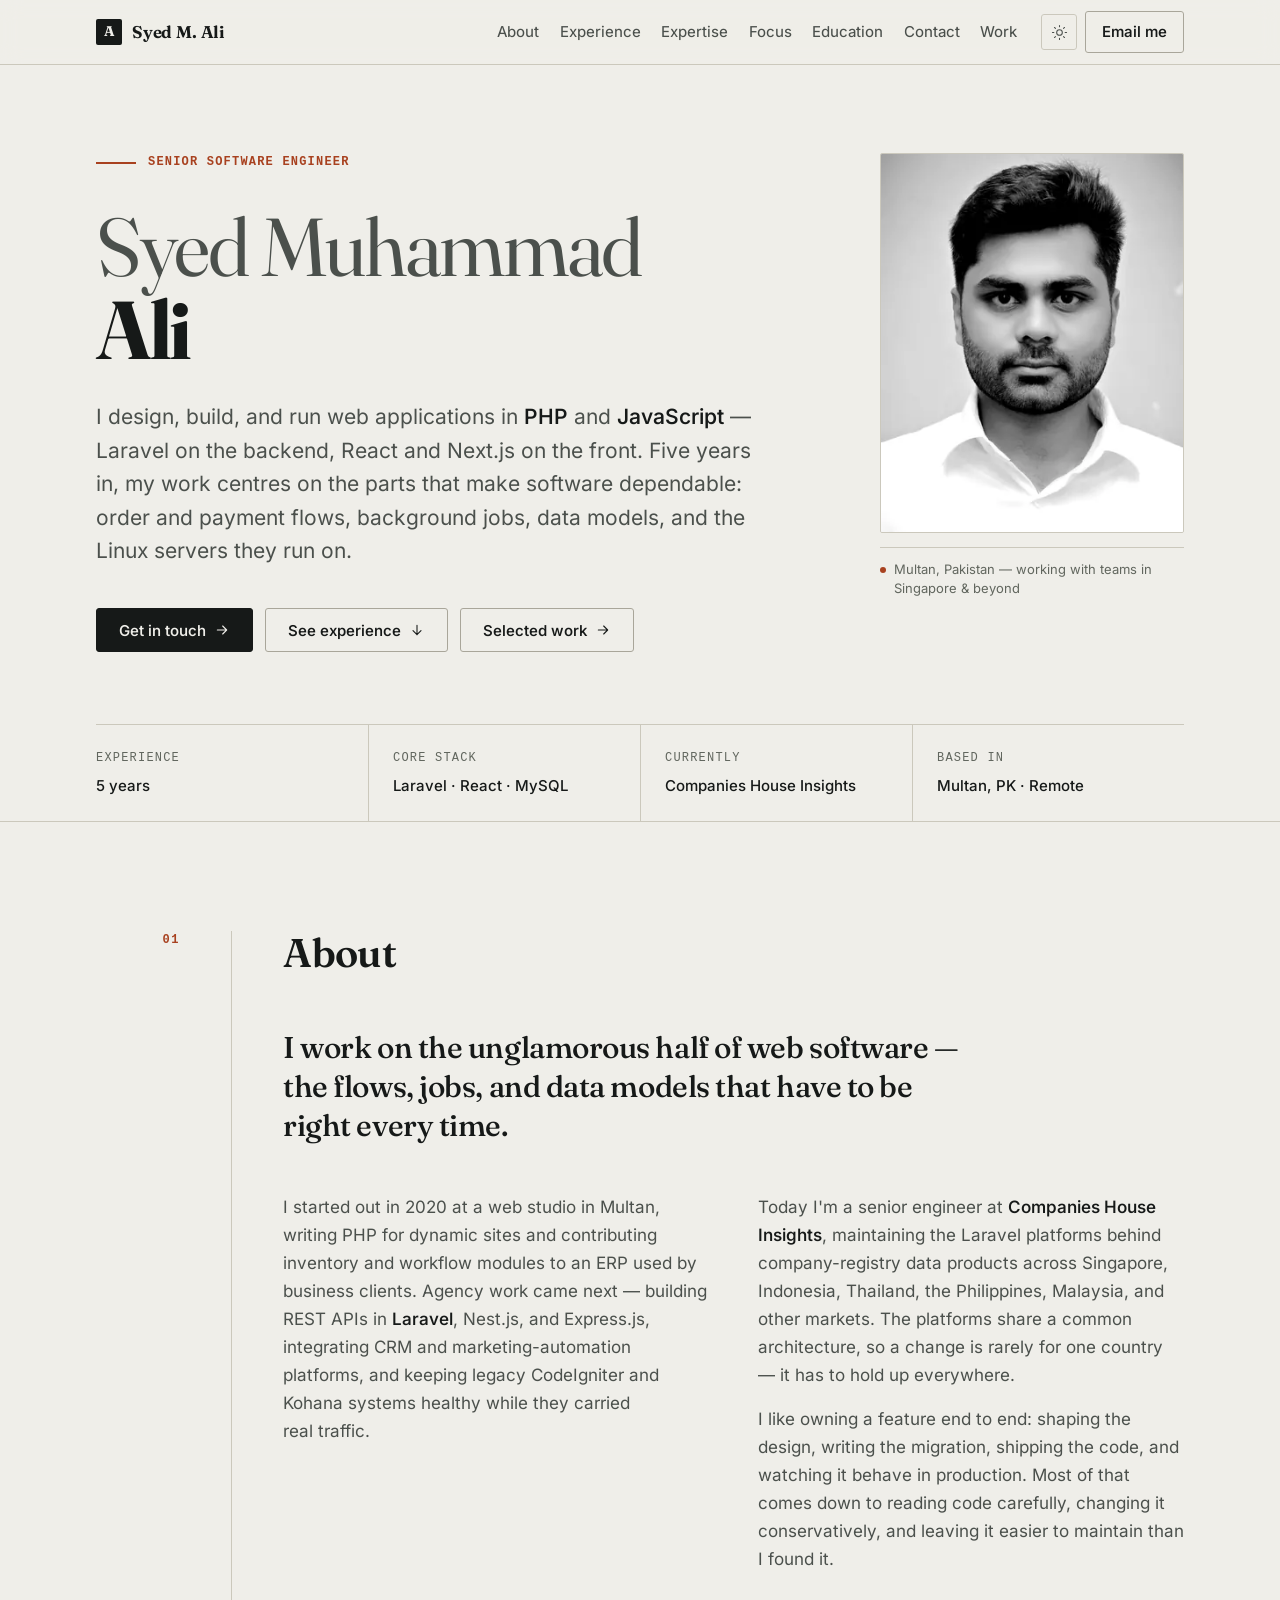
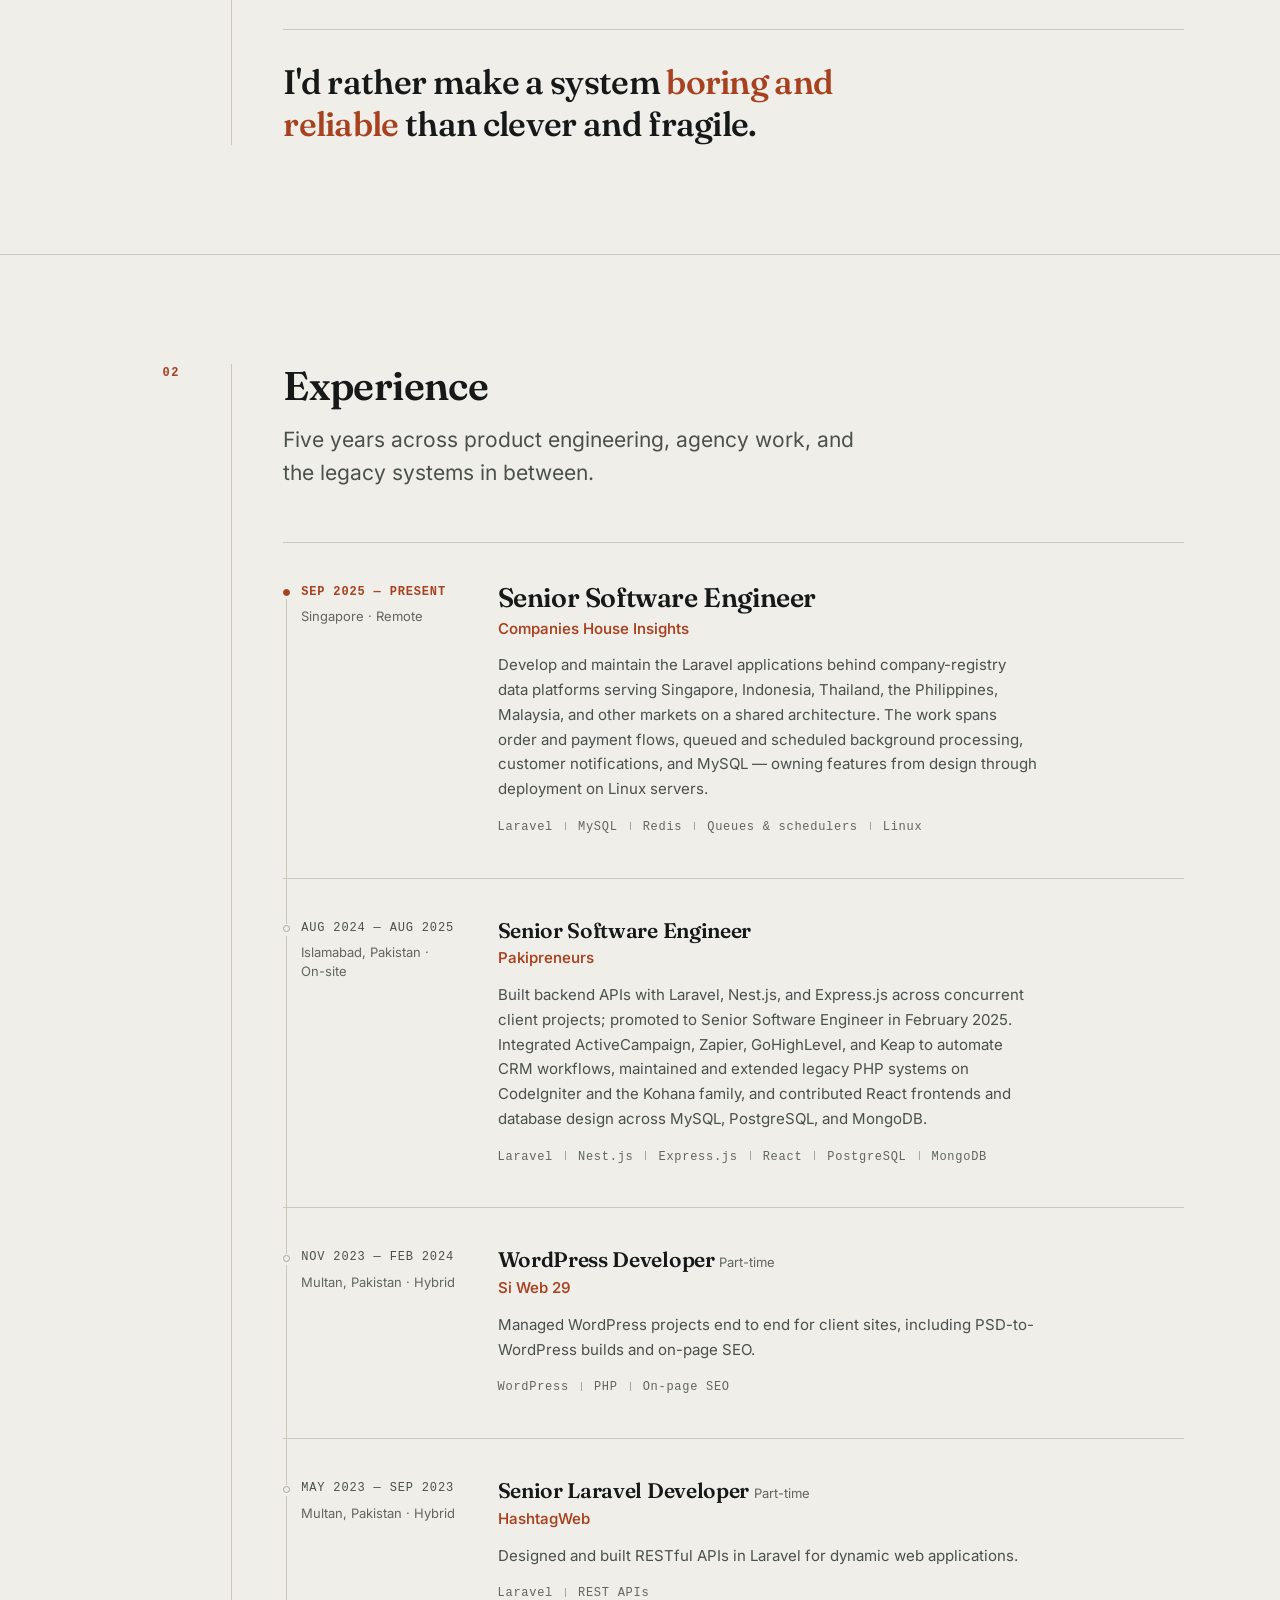
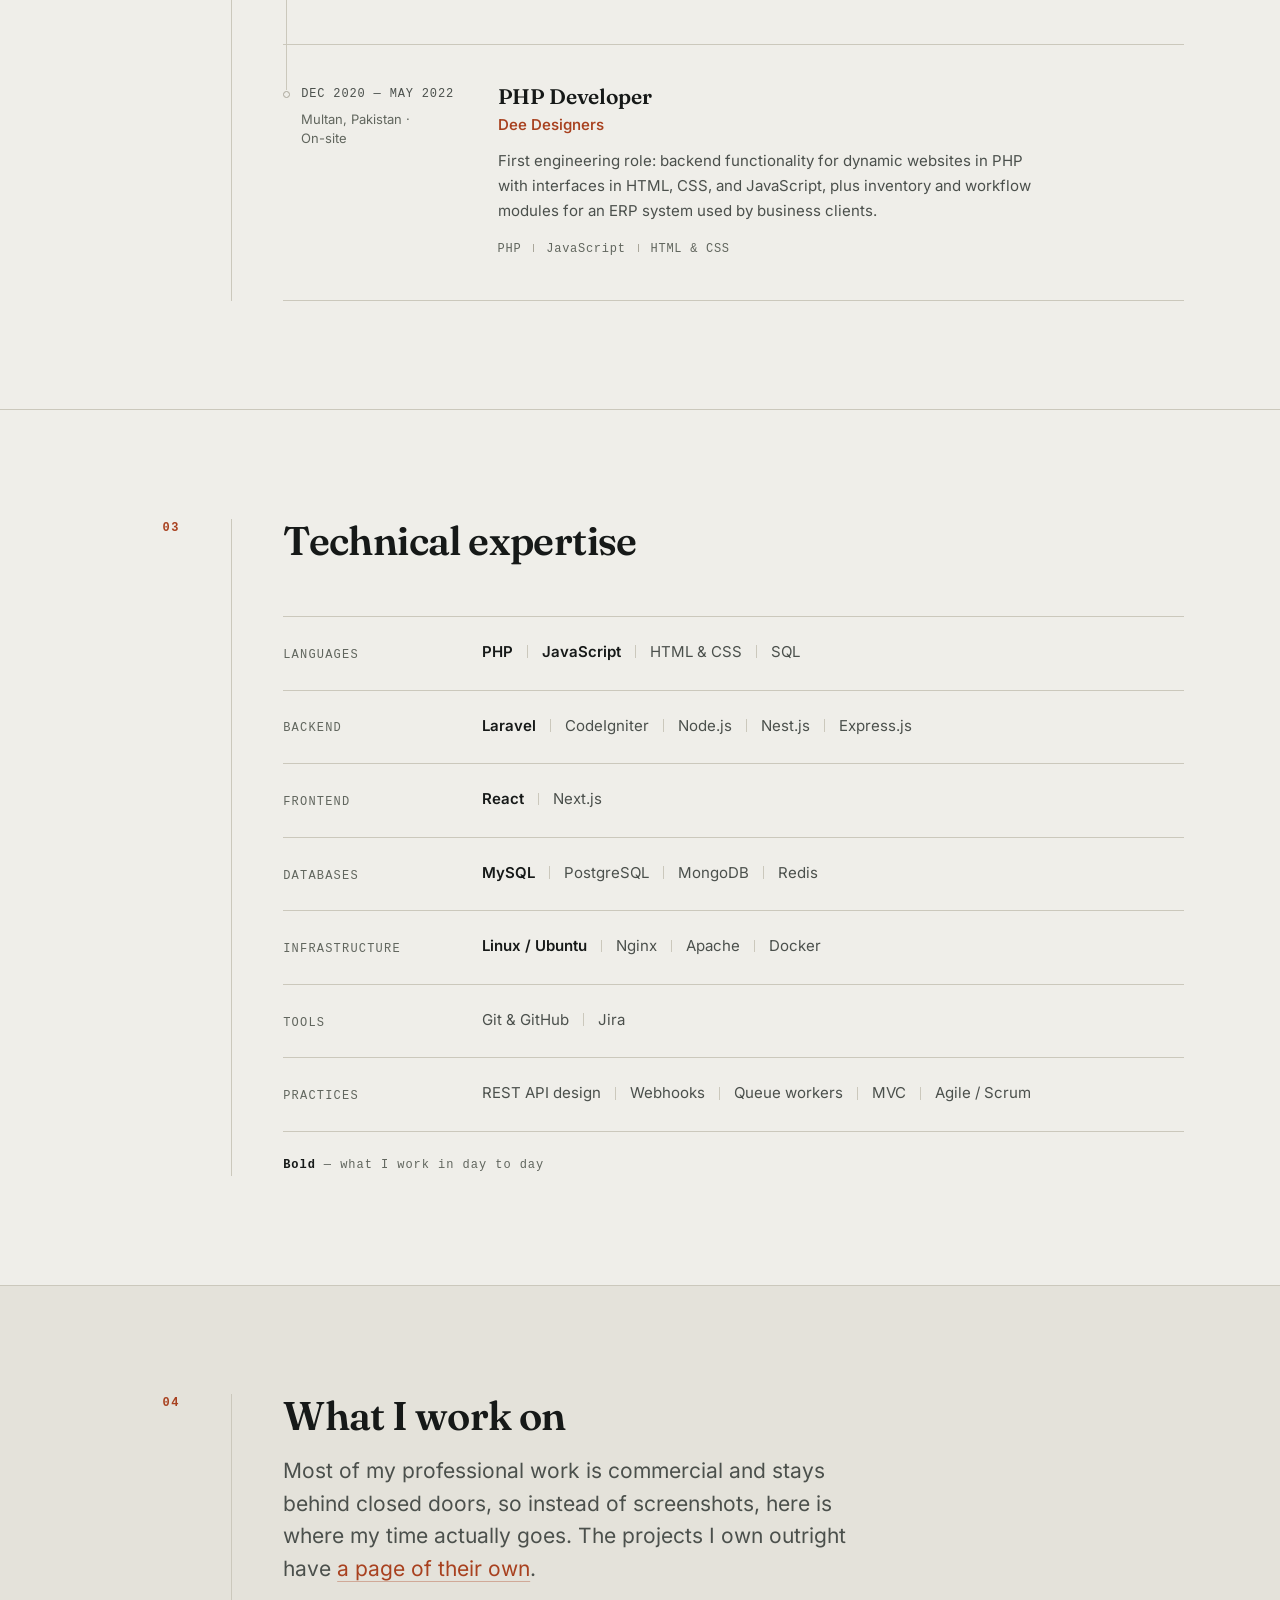
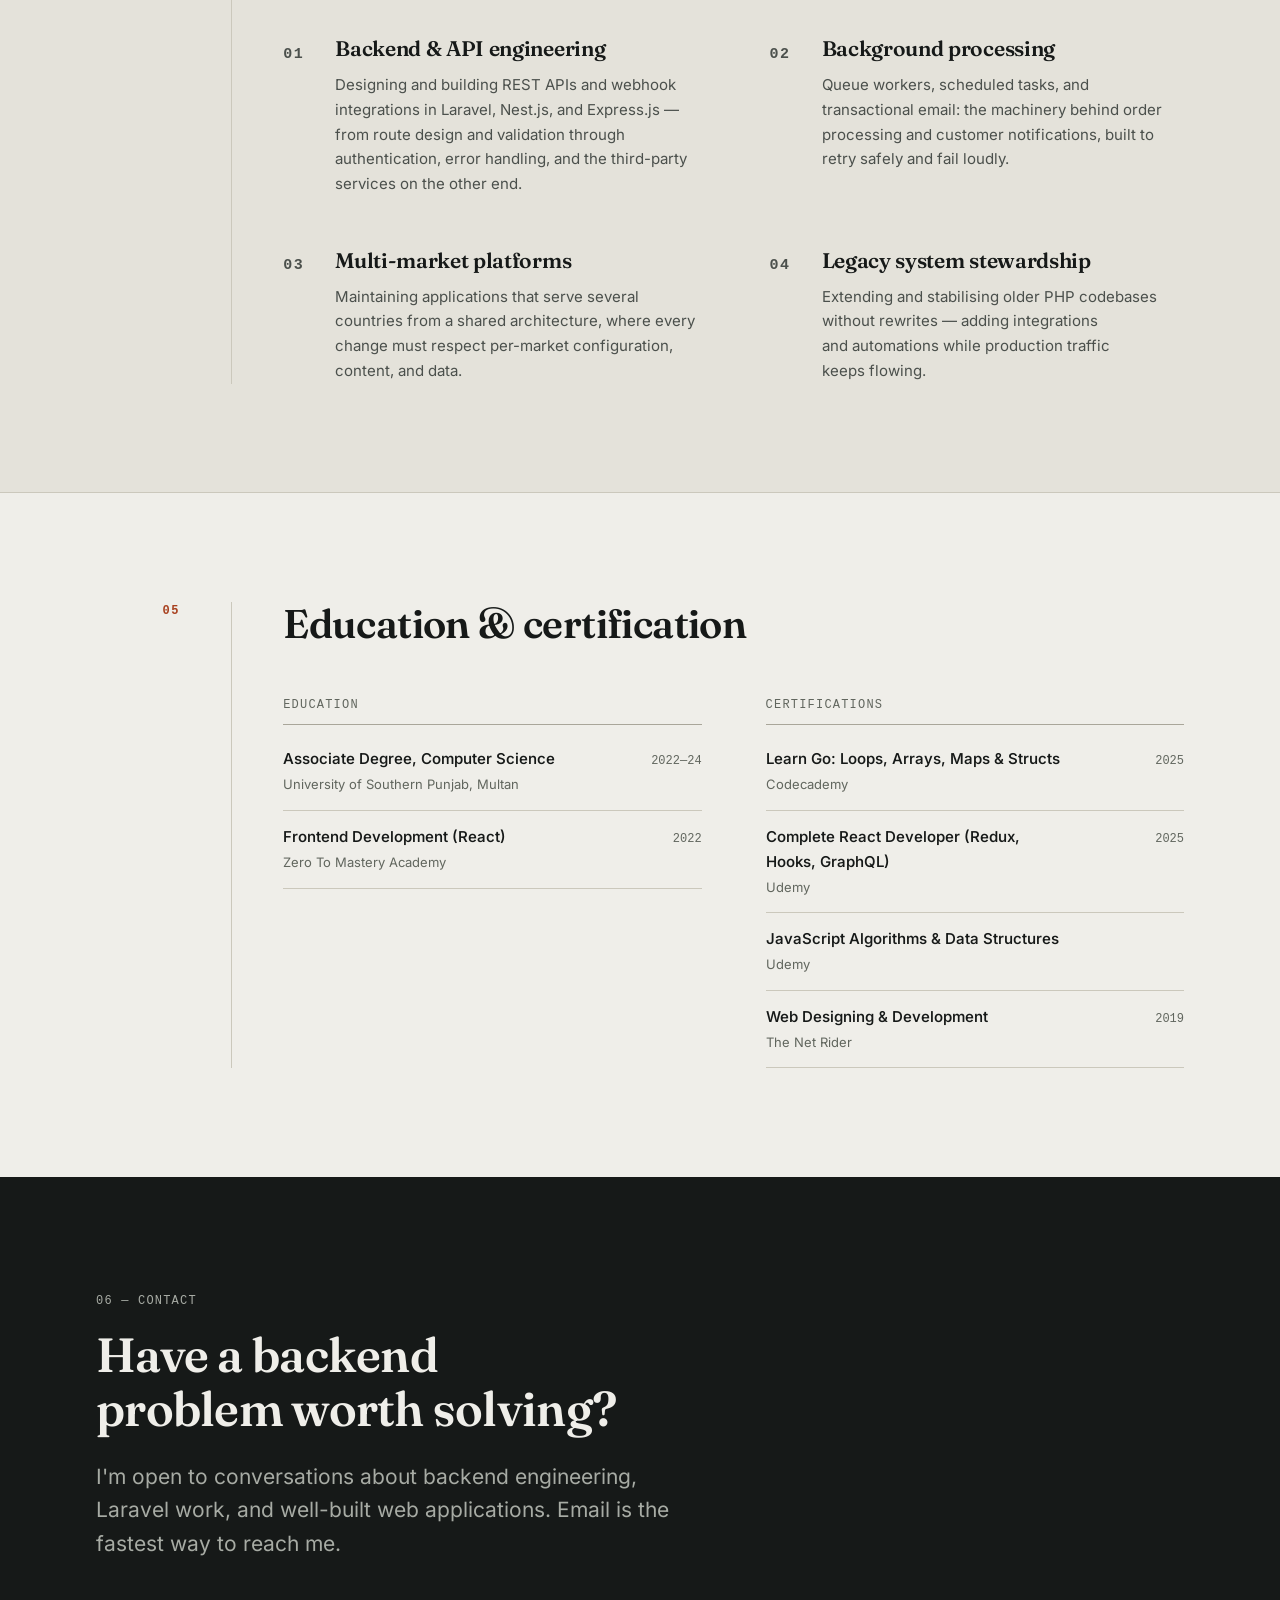
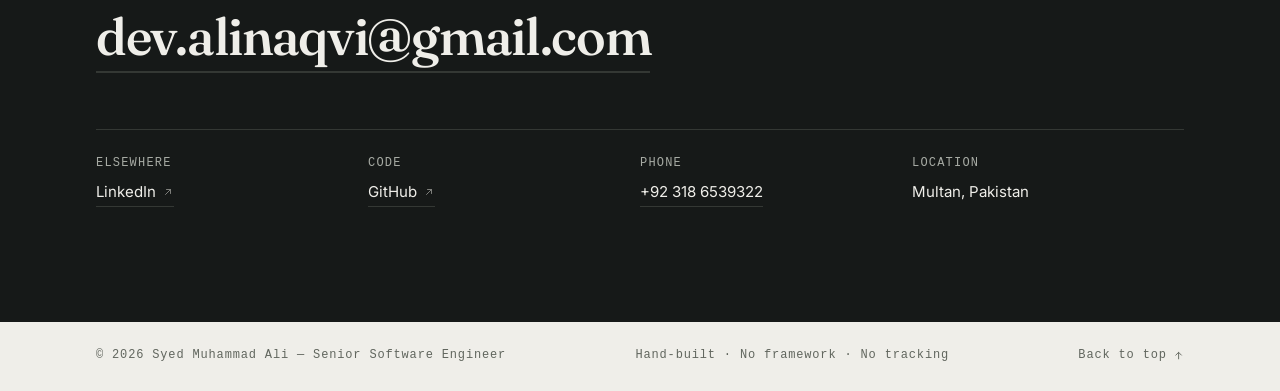
==== commit 381539c0: "feature: add a selected-work portfolio page The site had no place to show projects: the day job is c" ====
--- a/index.html
+++ b/index.html
@@ -37,7 +37,7 @@
   <meta property="og:title" content="Syed Muhammad Ali — Senior Software Engineer">
   <meta property="og:description" content="Five years building web applications in PHP and JavaScript: Laravel backends, React and Next.js frontends, and the infrastructure they run on.">
   <meta property="og:url" content="https://devali.cloud/">
-  <meta property="og:image" content="https://devali.cloud/assets/og.jpg">
+  <meta property="og:image" content="https://devali.cloud/assets/og.jpg?v=c0f45800">
   <meta property="og:image:width" content="1200">
   <meta property="og:image:height" content="630">
   <meta property="og:image:alt" content="Syed Muhammad Ali, Senior Software Engineer — Laravel backends, React and Next.js frontends.">
@@ -47,13 +47,13 @@
   <meta name="twitter:card" content="summary_large_image">
   <meta name="twitter:title" content="Syed Muhammad Ali — Senior Software Engineer">
   <meta name="twitter:description" content="Five years building web applications in PHP and JavaScript: Laravel backends, React and Next.js frontends, and the infrastructure they run on.">
-  <meta name="twitter:image" content="https://devali.cloud/assets/og.jpg">
+  <meta name="twitter:image" content="https://devali.cloud/assets/og.jpg?v=c0f45800">
   <meta name="twitter:image:alt" content="Syed Muhammad Ali, Senior Software Engineer — Laravel backends, React and Next.js frontends.">
 
-  <link rel="icon" href="favicon.svg" type="image/svg+xml">
+  <link rel="icon" href="favicon.svg?v=36d924cc" type="image/svg+xml">
   <link rel="preload" href="assets/fonts/fraunces-latin.woff2" as="font" type="font/woff2" crossorigin>
   <link rel="preload" href="assets/fonts/inter-latin.woff2" as="font" type="font/woff2" crossorigin>
-  <link rel="stylesheet" href="styles.css">
+  <link rel="stylesheet" href="styles.css?v=2c2d12ad">
 
   <script type="application/ld+json">
   {
@@ -129,6 +129,7 @@
           <li><a href="#focus"><span class="nav-num" aria-hidden="true">04</span>Focus</a></li>
           <li><a href="#education"><span class="nav-num" aria-hidden="true">05</span>Education</a></li>
           <li><a href="#contact"><span class="nav-num" aria-hidden="true">06</span>Contact</a></li>
+          <li><a href="work.html"><span class="nav-num" aria-hidden="true">&rarr;</span>Work</a></li>
         </ul>
       </nav>
 
@@ -191,13 +192,19 @@
                 <path d="M12 5v14M6 13l6 6 6-6"/>
               </svg>
             </a>
+            <a class="btn btn--ghost" href="work.html">
+              Selected work
+              <svg viewBox="0 0 24 24" aria-hidden="true" focusable="false">
+                <path d="M5 12h14M13 6l6 6-6 6"/>
+              </svg>
+            </a>
           </div>
 
           <figure class="portrait">
             <picture>
-              <source type="image/webp" srcset="assets/portrait-344.webp 344w, assets/portrait-688.webp 688w" sizes="(min-width: 60rem) 304px, 72px">
-              <img src="assets/portrait-344.jpg"
-                   srcset="assets/portrait-344.jpg 344w, assets/portrait-688.jpg 688w"
+              <source type="image/webp" srcset="assets/portrait-344.webp?v=60a0adb6 344w, assets/portrait-688.webp?v=a9033db6 688w" sizes="(min-width: 60rem) 304px, 72px">
+              <img src="assets/portrait-344.jpg?v=3294cecf"
+                   srcset="assets/portrait-344.jpg?v=3294cecf 344w, assets/portrait-688.jpg?v=ff07e7da 688w"
                    sizes="(min-width: 60rem) 304px, 72px"
                    width="688" height="860"
                    alt="Syed Muhammad Ali, a software engineer with a short beard, wearing a white collared shirt."
@@ -519,7 +526,8 @@
             <h2 id="focus-heading">What I work on</h2>
             <p class="band-lede">
               Most of my professional work is commercial and stays behind closed doors, so
-              instead of screenshots, here is where my time actually goes.
+              instead of screenshots, here is where my time actually goes. The projects
+              I own outright have <a href="work.html">a page of their own</a>.
             </p>
           </div>
 
@@ -702,6 +710,6 @@
     </div>
   </footer>
 
-  <script src="script.js" defer></script>
+  <script src="script.js?v=7ac01984" defer></script>
 </body>
 </html>
--- a/styles.css
+++ b/styles.css
@@ -1707,6 +1707,261 @@
 }
 
 /* --------------------------------------------------------------------------
+   17b. Work page
+   The same system, three new compositions: case studies as deep ledger
+   entries, product builds as a ruled two-column grid, client work as a
+   compact index. No new tokens, no new voices.
+   -------------------------------------------------------------------------- */
+
+/* --- Page hero: the index hero without the portrait column. --- */
+
+.page-hero {
+  max-width: 62rem;
+  padding-bottom: clamp(2.5rem, 6vw, 4.5rem);
+}
+
+/* --- Case studies: the role ledger, given room for a full story. --- */
+
+.cases {
+  border-top: 1px solid var(--line);
+}
+
+.case {
+  display: grid;
+  grid-template-columns: 11rem minmax(0, 1fr);
+  gap: var(--s-2) clamp(1.5rem, 3vw, 2.5rem);
+  padding-block: clamp(2.25rem, 4.5vw, 3.25rem);
+  border-bottom: 1px solid var(--line);
+  transition: background-color var(--dur) var(--ease);
+}
+
+.case:hover {
+  background: color-mix(in srgb, var(--surface) 70%, transparent);
+}
+
+.case-meta {
+  display: flex;
+  flex-direction: column;
+  gap: 0.45rem;
+}
+
+.case-dates {
+  font-family: var(--font-mono);
+  font-size: var(--t-mono);
+  font-weight: 600;
+  letter-spacing: 0.07em;
+  text-transform: uppercase;
+  color: var(--accent);
+  font-feature-settings: "tnum" 1;
+}
+
+.case-role {
+  font-size: var(--t-xs);
+  color: var(--ink-3);
+  line-height: 1.45;
+}
+
+.case-link {
+  font-family: var(--font-mono);
+  font-size: var(--t-mono);
+  letter-spacing: 0.04em;
+  overflow-wrap: anywhere;
+}
+
+.case-title {
+  font-size: clamp(1.5rem, 2.6vw, 2rem);
+  font-weight: 620;
+}
+
+.case-tag {
+  margin-top: 0.35rem;
+  font-family: var(--font-mono);
+  font-size: var(--t-mono);
+  font-weight: 500;
+  letter-spacing: 0.1em;
+  text-transform: uppercase;
+  color: var(--ink-3);
+}
+
+.case-summary {
+  max-width: var(--measure);
+  margin-top: var(--s-4);
+  color: var(--ink-2);
+  font-size: var(--t-body);
+  line-height: 1.65;
+}
+
+.case-points {
+  max-width: var(--measure);
+  margin-top: var(--s-4);
+  display: grid;
+  gap: 0.5rem;
+}
+
+.case-points li {
+  position: relative;
+  padding-left: 1.125rem;
+  color: var(--ink-2);
+  font-size: var(--t-sm);
+  line-height: 1.6;
+}
+
+.case-points li::before {
+  content: "";
+  position: absolute;
+  left: 0;
+  top: 0.6em;
+  width: 5px;
+  height: 5px;
+  border-radius: 50%;
+  background: var(--accent);
+}
+
+/* --- Product builds: a ruled grid, one rule per build. --- */
+
+.builds {
+  display: grid;
+  grid-template-columns: repeat(2, minmax(0, 1fr));
+  gap: clamp(2rem, 4.5vw, 3rem) clamp(2.5rem, 6vw, 4.5rem);
+}
+
+.build {
+  border-top: 1px solid var(--line-strong);
+  padding-top: var(--s-5);
+}
+
+.build-head {
+  display: flex;
+  align-items: baseline;
+  justify-content: space-between;
+  gap: var(--s-4);
+}
+
+.build-head h3 {
+  font-size: var(--t-h3);
+}
+
+/* Linked build titles keep the heading voice; the underline alone says link. */
+.build-head h3 a {
+  color: inherit;
+  text-decoration-color: var(--line-strong);
+}
+
+.build-head h3 a:hover {
+  color: var(--accent);
+  text-decoration-color: currentColor;
+}
+
+.build-status {
+  flex: 0 0 auto;
+  display: inline-flex;
+  align-items: baseline;
+  gap: 0.45rem;
+  font-family: var(--font-mono);
+  font-size: var(--t-mono);
+  letter-spacing: 0.08em;
+  text-transform: uppercase;
+  color: var(--ink-3);
+  font-feature-settings: "tnum" 1;
+}
+
+.build-status.is-live {
+  color: var(--accent);
+  font-weight: 600;
+}
+
+.build p {
+  margin-top: var(--s-3);
+  color: var(--ink-2);
+  font-size: var(--t-sm);
+  line-height: 1.65;
+}
+
+.build .role-stack {
+  margin-top: var(--s-4);
+}
+
+/* --- Client index: the education ledger, widened. --- */
+
+.clients {
+  border-top: 1px solid var(--line);
+}
+
+.client-row {
+  display: grid;
+  grid-template-columns: 13rem minmax(0, 1fr) auto;
+  gap: var(--s-2) clamp(1.5rem, 3vw, 2.5rem);
+  align-items: baseline;
+  padding-block: 1.125rem;
+  border-bottom: 1px solid var(--line);
+}
+
+.client-name {
+  font-family: var(--font-display);
+  font-size: 1.125rem;
+  font-weight: 600;
+  letter-spacing: -0.01em;
+  color: var(--ink);
+}
+
+/* Linked client names keep the heading voice; the underline alone says link. */
+.client-name a {
+  color: inherit;
+  text-decoration-color: var(--line-strong);
+}
+
+.client-name a:hover {
+  color: var(--accent);
+  text-decoration-color: currentColor;
+}
+
+.client-desc {
+  font-size: var(--t-sm);
+  color: var(--ink-2);
+  line-height: 1.55;
+  max-width: var(--measure);
+}
+
+.client-year {
+  font-family: var(--font-mono);
+  font-size: var(--t-mono);
+  color: var(--ink-3);
+  font-feature-settings: "tnum" 1;
+  white-space: nowrap;
+}
+
+/* --- Recomposition --- */
+
+@media (max-width: 60rem) {
+  .builds {
+    grid-template-columns: minmax(0, 1fr);
+  }
+}
+
+@media (max-width: 52rem) {
+  .case {
+    grid-template-columns: minmax(0, 1fr);
+    gap: 0;
+  }
+
+  .case-meta {
+    flex-direction: row;
+    flex-wrap: wrap;
+    align-items: baseline;
+    gap: 0.25rem 0.875rem;
+    margin-bottom: 0.75rem;
+  }
+
+  .client-row {
+    grid-template-columns: minmax(0, 1fr) auto;
+  }
+
+  .client-desc {
+    grid-column: 1 / -1;
+  }
+}
+
+/* --------------------------------------------------------------------------
    18. Reduced motion
    -------------------------------------------------------------------------- */
 
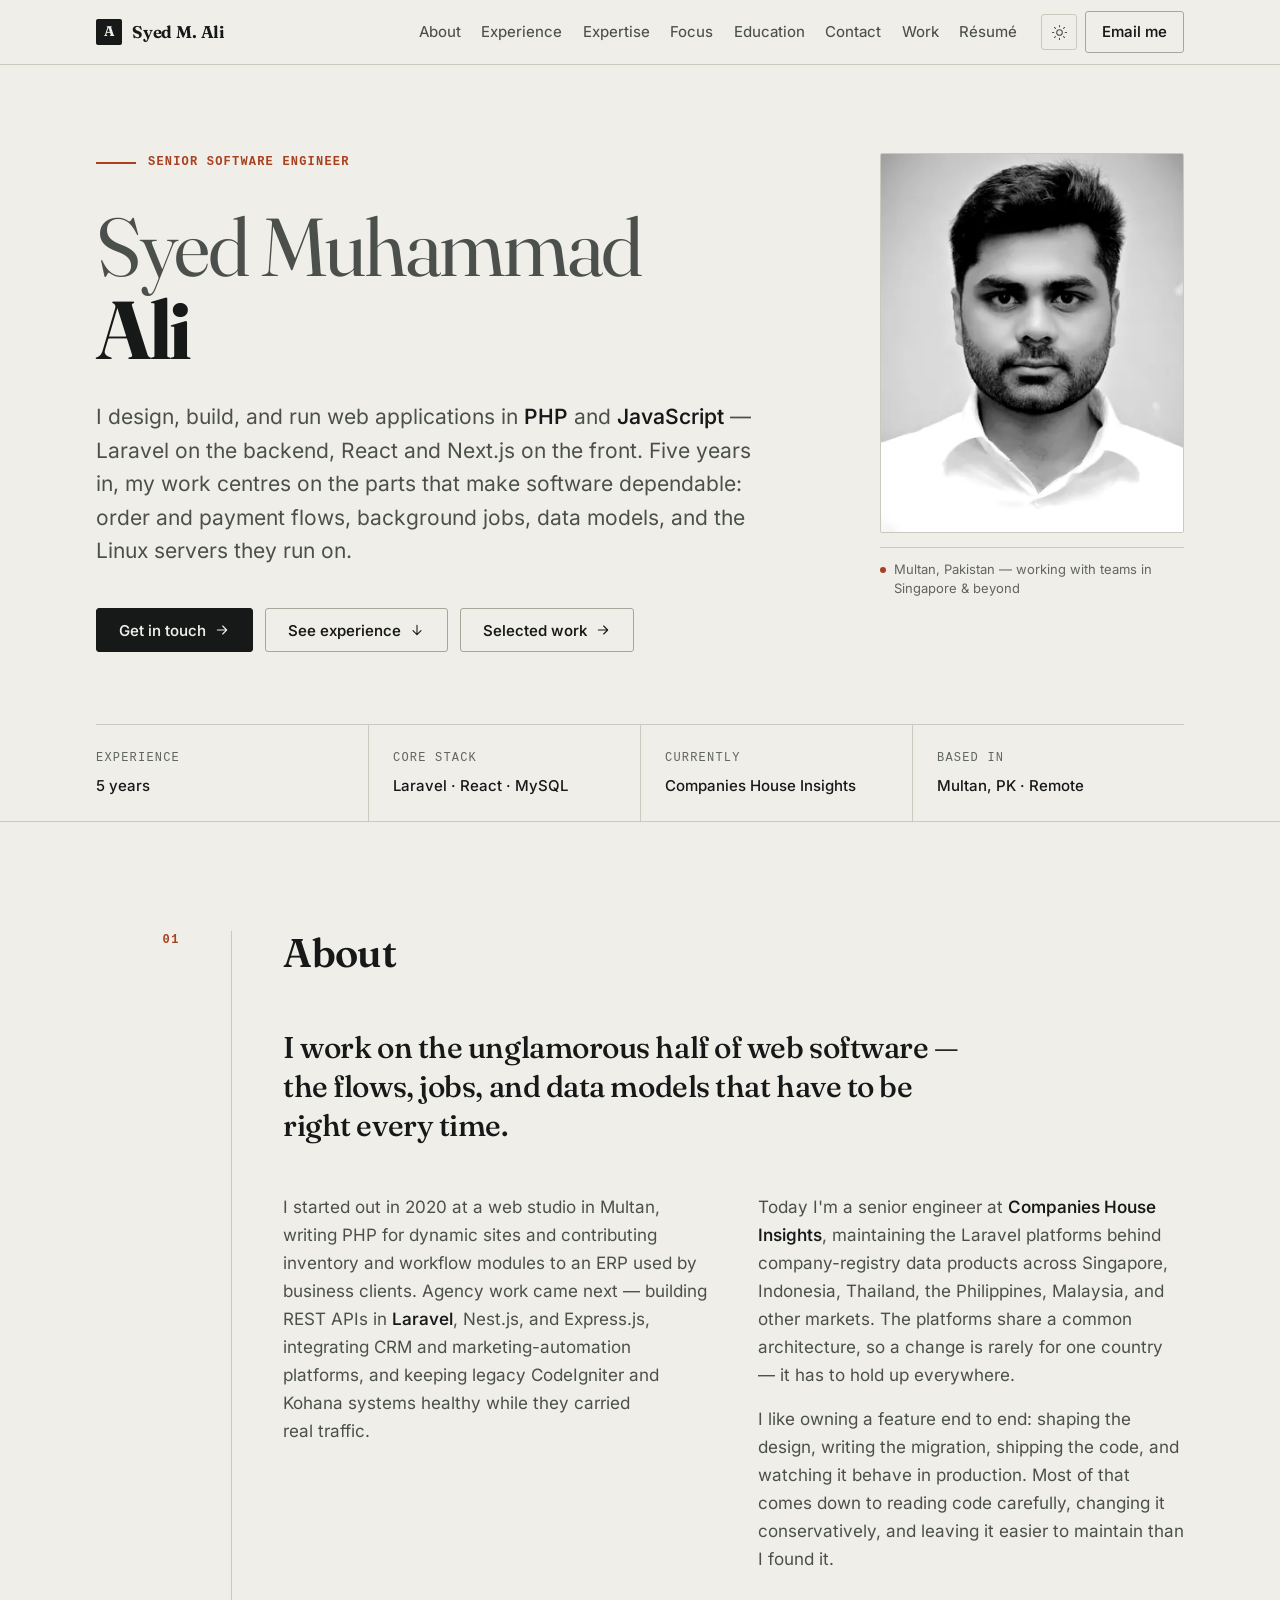
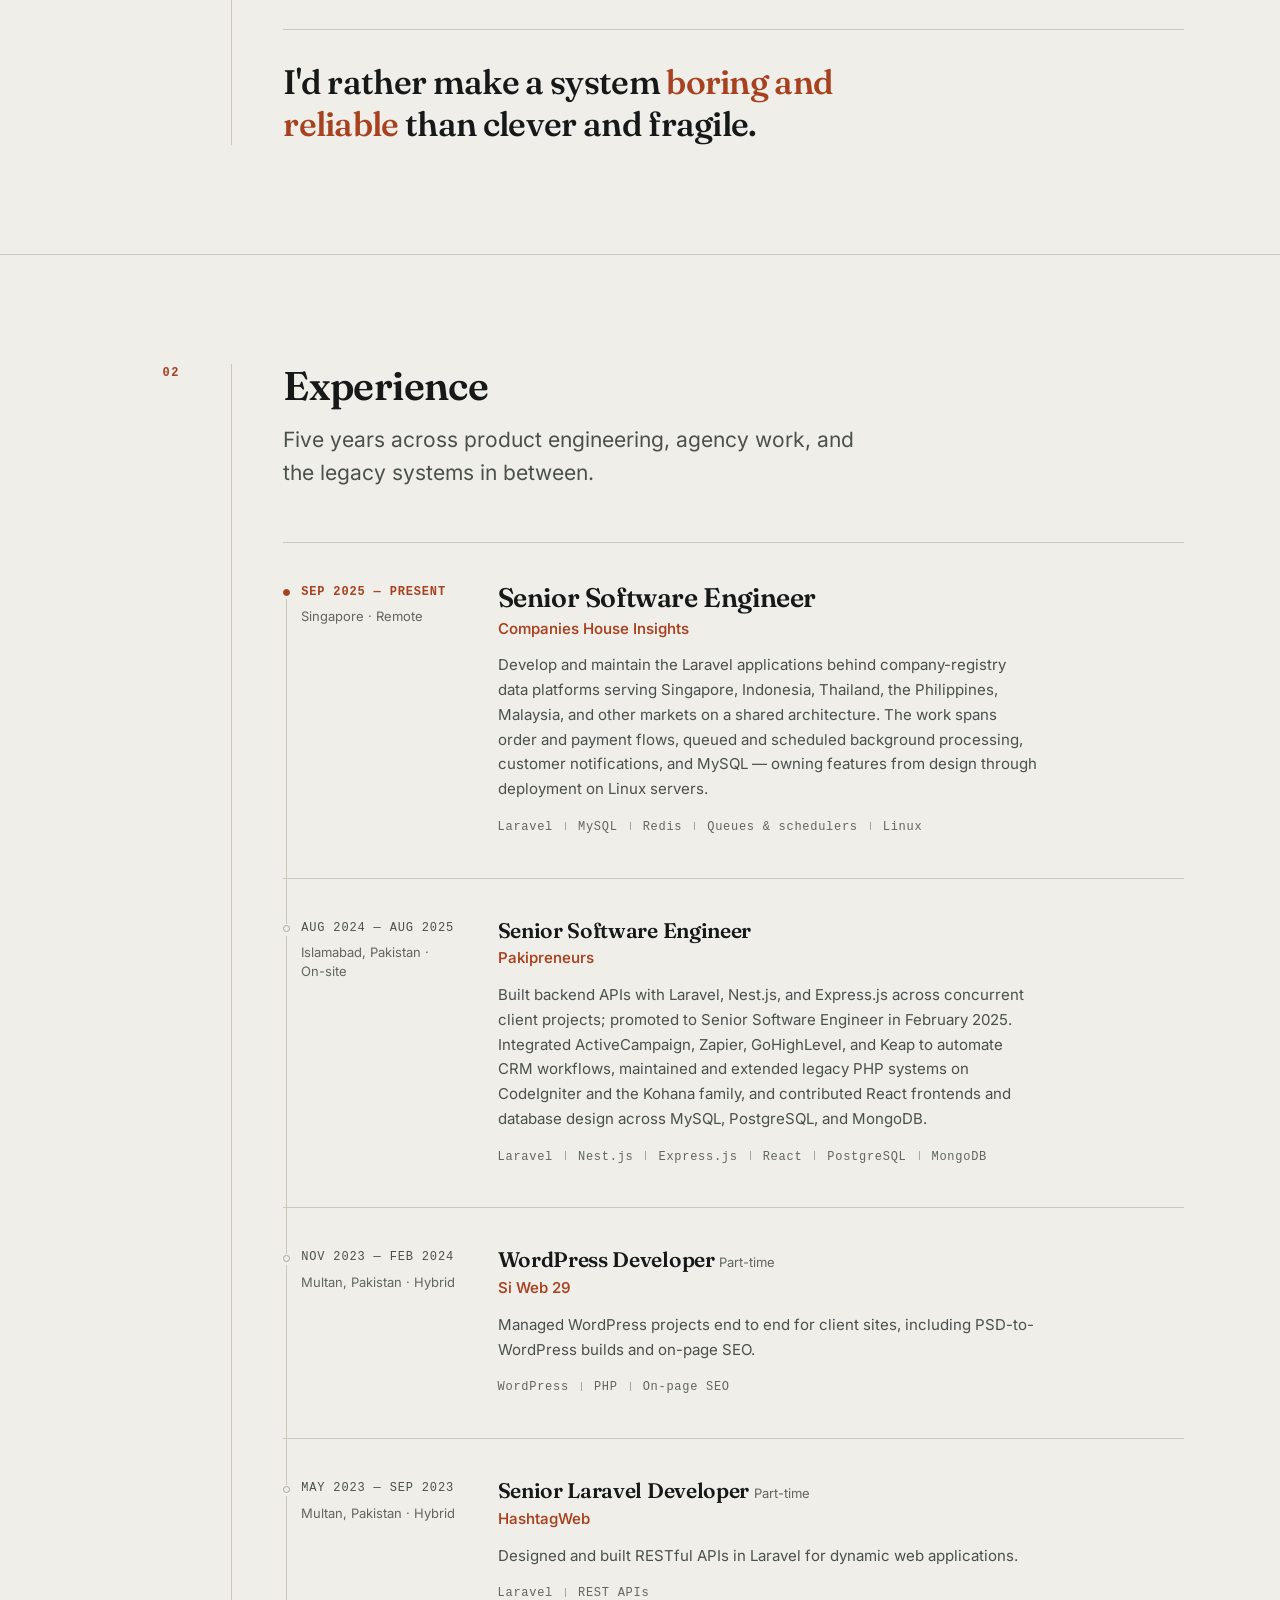
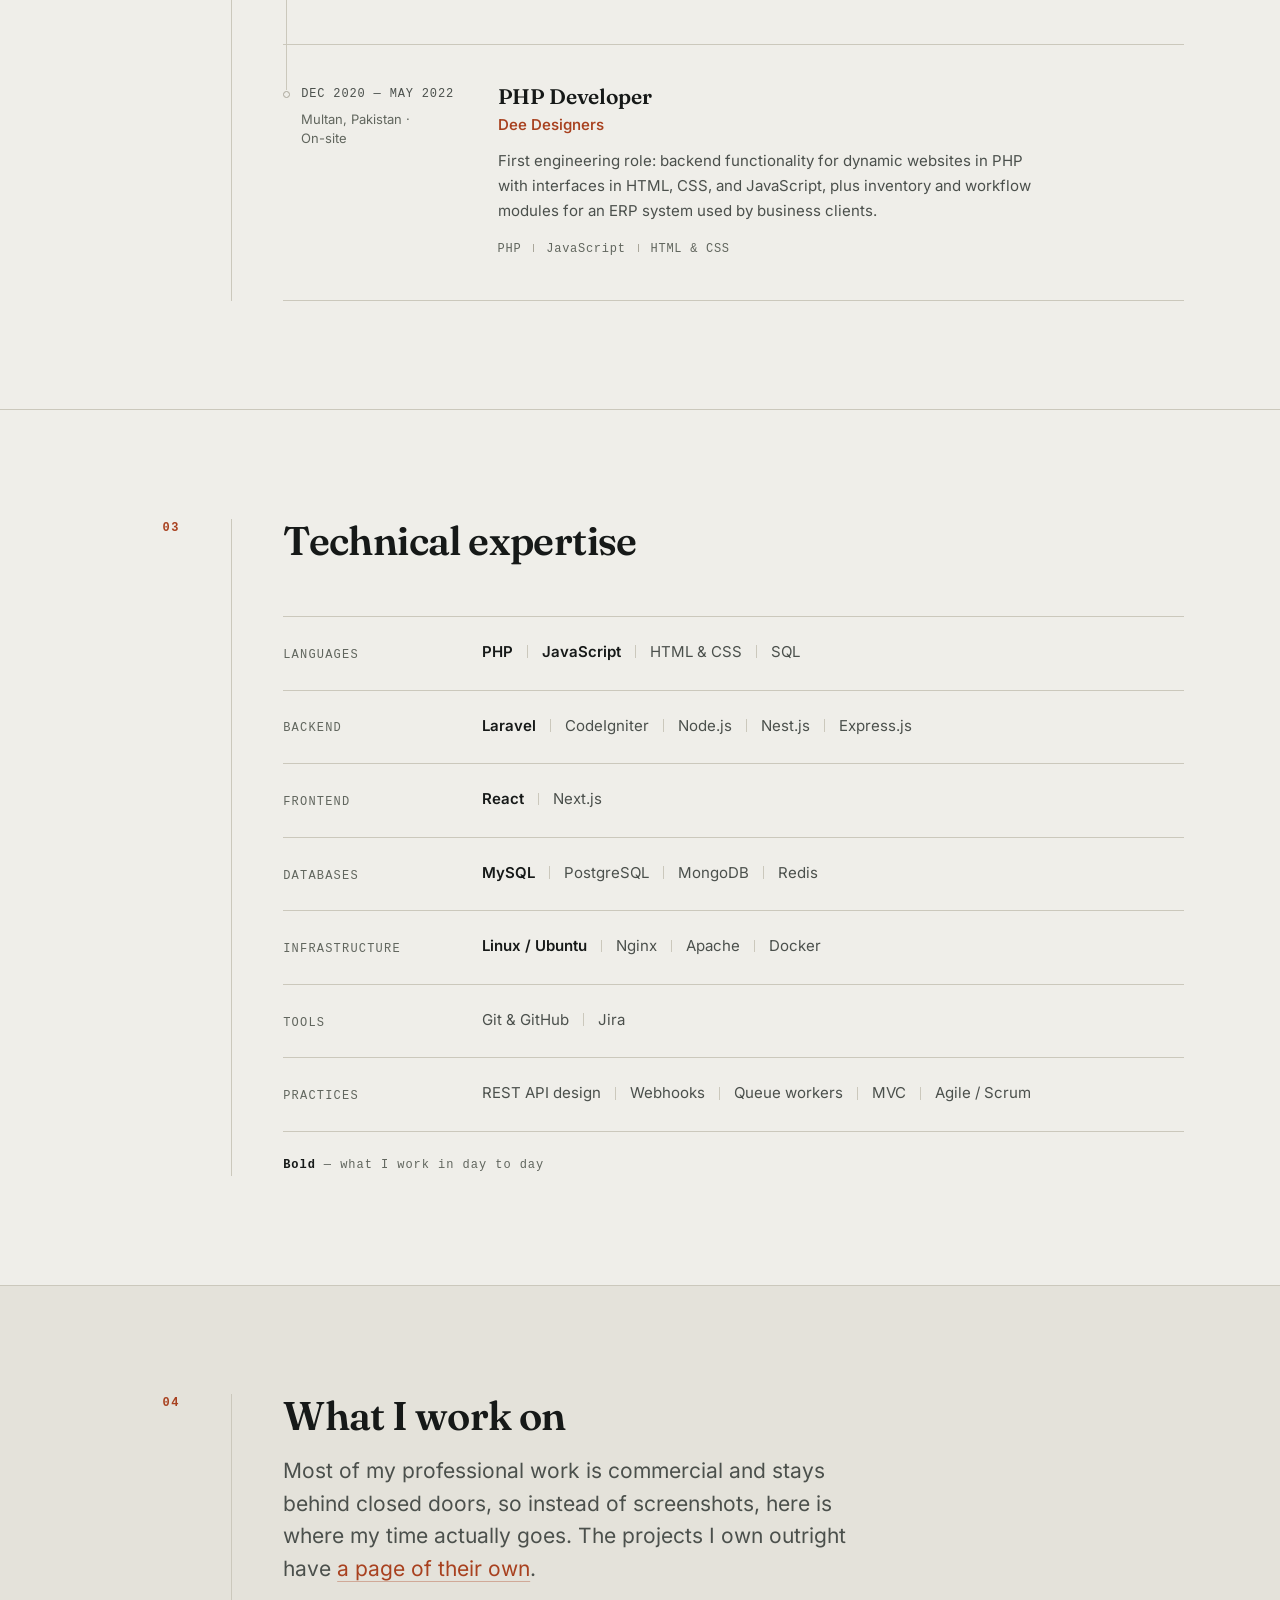
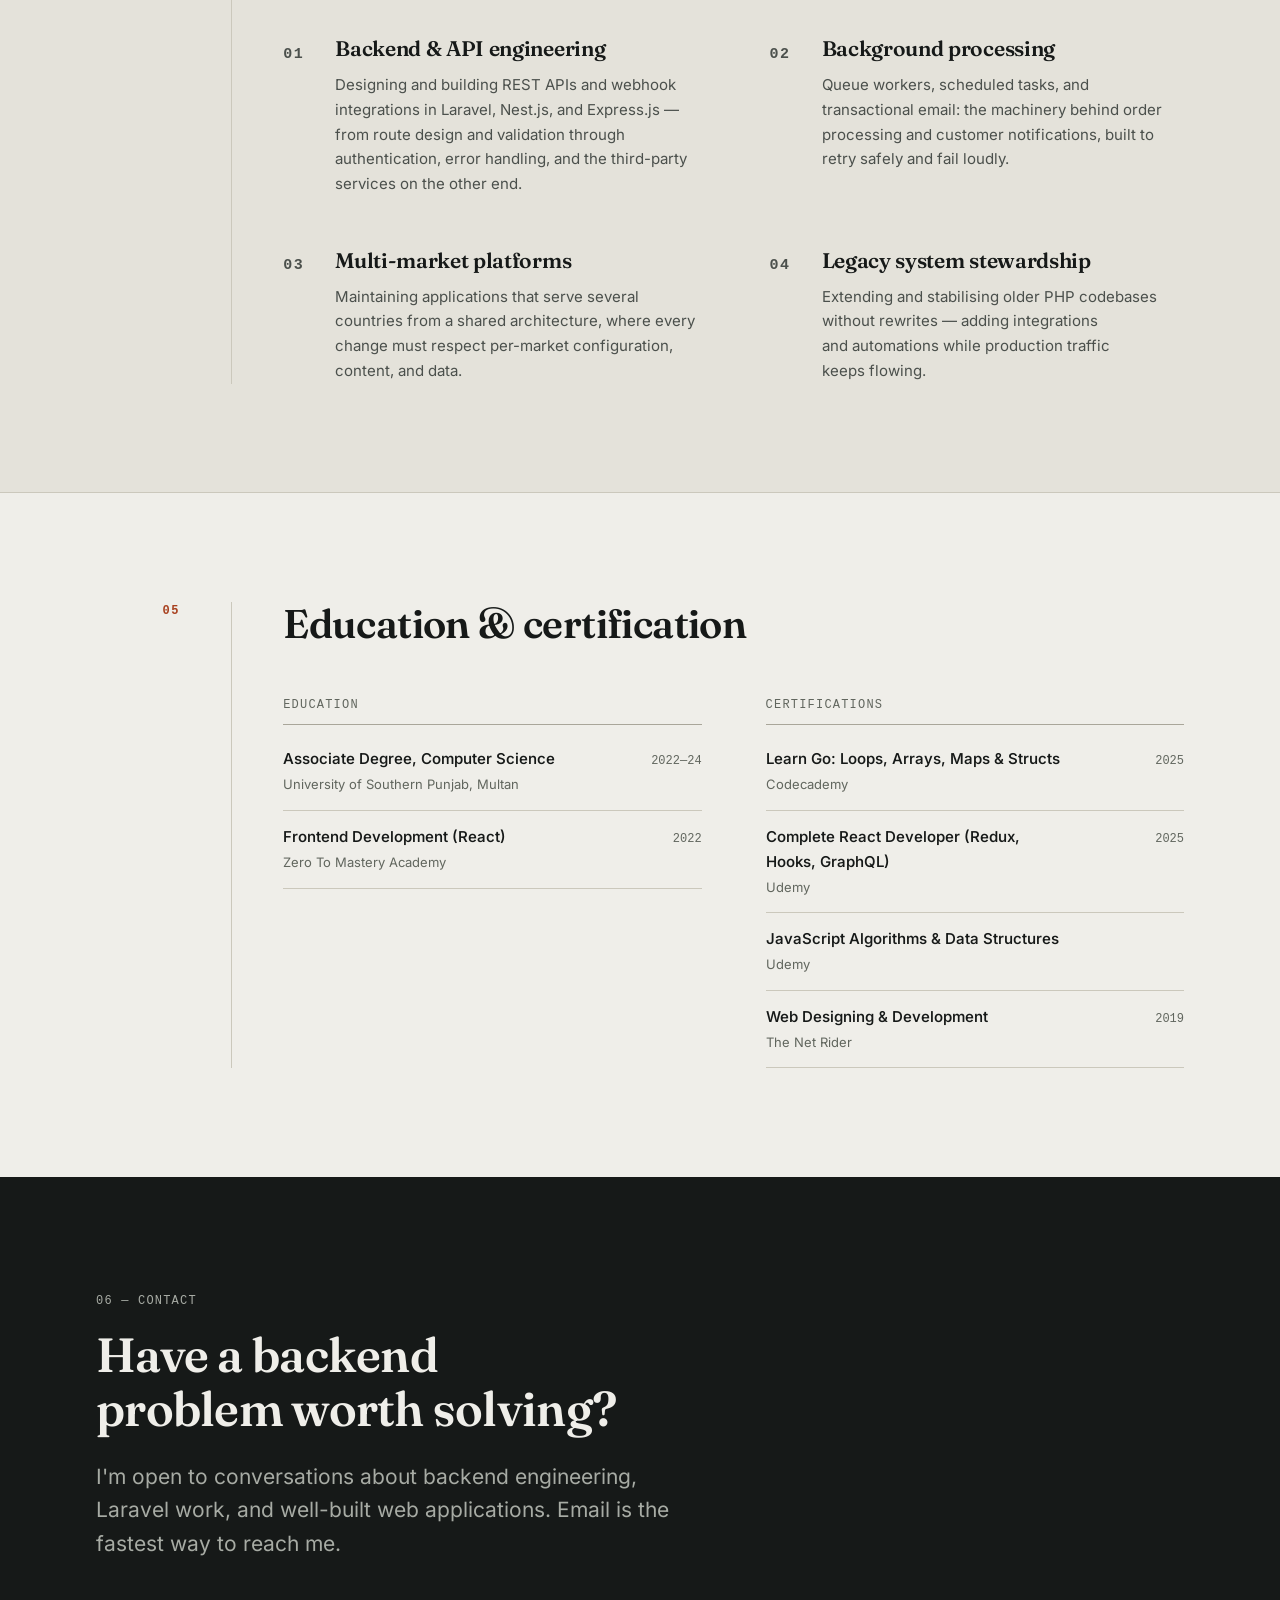
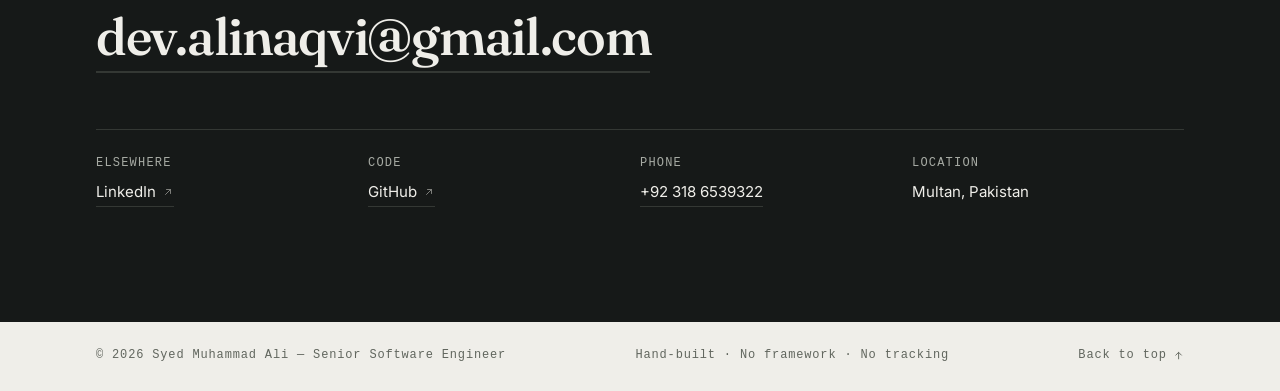
==== commit c885bf3c: "feature: add a résumé page with PDF downloads and print support Add resume.html: the formal, documen" ====
--- a/index.html
+++ b/index.html
@@ -53,7 +53,7 @@
   <link rel="icon" href="favicon.svg?v=36d924cc" type="image/svg+xml">
   <link rel="preload" href="assets/fonts/fraunces-latin.woff2" as="font" type="font/woff2" crossorigin>
   <link rel="preload" href="assets/fonts/inter-latin.woff2" as="font" type="font/woff2" crossorigin>
-  <link rel="stylesheet" href="styles.css?v=2c2d12ad">
+  <link rel="stylesheet" href="styles.css?v=660078a6">
 
   <script type="application/ld+json">
   {
@@ -130,6 +130,7 @@
           <li><a href="#education"><span class="nav-num" aria-hidden="true">05</span>Education</a></li>
           <li><a href="#contact"><span class="nav-num" aria-hidden="true">06</span>Contact</a></li>
           <li><a href="work.html"><span class="nav-num" aria-hidden="true">&rarr;</span>Work</a></li>
+          <li><a href="resume.html"><span class="nav-num" aria-hidden="true">&rarr;</span>R&eacute;sum&eacute;</a></li>
         </ul>
       </nav>
 
--- a/styles.css
+++ b/styles.css
@@ -59,6 +59,7 @@
 
   --shadow-raised: 0 1px 2px rgba(22, 25, 24, 0.04), 0 8px 24px -12px rgba(22, 25, 24, 0.16);
   --portrait-filter: none;
+  --media-filter: none;
 
   /* --- Type ------------------------------------------------------------ */
   --font-display: "Fraunces", Georgia, "Times New Roman", serif;
@@ -135,6 +136,9 @@
      read as a lit block against the dark ground. Tuned so the backdrop settles
      to a mid grey while the face keeps its luminosity. */
   --portrait-filter: brightness(0.72) contrast(1.08);
+  /* Work images are light-ground design covers; take the glare off without
+     muddying their text. */
+  --media-filter: brightness(0.86) contrast(1.02);
 
   color-scheme: dark;
 }
@@ -1716,8 +1720,121 @@
 /* --- Page hero: the index hero without the portrait column. --- */
 
 .page-hero {
+  display: grid;
+  grid-template-columns: minmax(0, 1fr) clamp(22rem, 30vw, 27rem);
+  column-gap: clamp(2.5rem, 6vw, 5rem);
+  align-items: center;
+  padding-bottom: clamp(2.5rem, 6vw, 4.5rem);
+}
+
+.page-hero-text {
   max-width: 62rem;
-  padding-bottom: clamp(2.5rem, 6vw, 4.5rem);
+}
+
+/* --- Span ledger: every project on this page as a bar on one 2020-2026
+   track. The hero's counterpart to the portrait on the home page. --- */
+
+.spanledger {
+  border-top: 1px solid var(--line-strong);
+  padding-top: var(--s-4);
+}
+
+.spanledger-caption {
+  font-family: var(--font-mono);
+  font-size: var(--t-mono);
+  font-weight: 500;
+  letter-spacing: 0.1em;
+  text-transform: uppercase;
+  color: var(--ink-3);
+  margin-bottom: var(--s-4);
+}
+
+.spanledger ul {
+  display: grid;
+  row-gap: 0.875rem;
+}
+
+.spanledger li {
+  display: grid;
+  grid-template-columns: 8.5rem minmax(0, 1fr);
+  align-items: center;
+  gap: var(--s-3);
+}
+
+.spanledger .tl-name {
+  font-size: var(--t-xs);
+  font-weight: 500;
+  color: var(--ink-2);
+  white-space: nowrap;
+  overflow: hidden;
+  text-overflow: ellipsis;
+}
+
+.spanledger .tl-track {
+  position: relative;
+  height: 0.5rem;
+  border-bottom: 1px solid var(--line);
+}
+
+.spanledger .tl-bar {
+  position: absolute;
+  top: 0.125rem;
+  height: 0.25rem;
+  min-width: 0.5rem;
+  border-radius: 2px;
+  background: var(--line-strong);
+}
+
+.spanledger .is-running .tl-name {
+  color: var(--ink);
+}
+
+.spanledger .is-running .tl-bar {
+  background: var(--accent);
+}
+
+.spanledger .is-running .tl-bar::after {
+  content: "";
+  position: absolute;
+  right: -0.1875rem;
+  top: 50%;
+  width: 0.4375rem;
+  height: 0.4375rem;
+  margin-top: -0.21875rem;
+  border-radius: 50%;
+  background: var(--accent);
+}
+
+.spanledger .tl-axis {
+  position: relative;
+  height: 1.1rem;
+  margin-top: var(--s-3);
+  margin-left: 9.25rem;
+  font-family: var(--font-mono);
+  font-size: var(--t-mono);
+  color: var(--ink-3);
+  font-feature-settings: "tnum" 1;
+}
+
+/* Ticks sit at their true positions on the 2020-2027 scale. */
+.spanledger .tl-axis span {
+  position: absolute;
+  transform: translateX(-50%);
+}
+
+.spanledger .tl-axis span:first-child {
+  transform: none;
+}
+
+@media (max-width: 60rem) {
+  .page-hero {
+    grid-template-columns: minmax(0, 1fr);
+    row-gap: clamp(2rem, 5vw, 3rem);
+  }
+
+  .spanledger {
+    max-width: 36rem;
+  }
 }
 
 /* --- Case studies: the role ledger, given room for a full story. --- */
@@ -1828,6 +1945,26 @@
 .build {
   border-top: 1px solid var(--line-strong);
   padding-top: var(--s-5);
+}
+
+/* Cover image between the card's rule and its title, treated like the
+   portrait: hairline border, slight radius, calmed in dark mode. */
+.build-media {
+  margin-bottom: var(--s-4);
+}
+
+.build-media img {
+  width: 100%;
+  height: auto;
+  aspect-ratio: 16 / 9;
+  object-fit: cover;
+  border: 1px solid var(--line);
+  border-radius: 2px;
+  filter: var(--media-filter);
+}
+
+html.theme-anim .build-media img {
+  transition: filter 260ms var(--ease);
 }
 
 .build-head {
@@ -1989,12 +2126,111 @@
    19. Print
    -------------------------------------------------------------------------- */
 
+/* --------------------------------------------------------------------------
+   Résumé page — document details on top of the shared band/role/stack system.
+   -------------------------------------------------------------------------- */
+
+/* Hero right column: a compact at-a-glance card. */
+.doc-facts {
+  align-self: center;
+  border: 1px solid var(--line);
+  border-radius: var(--radius);
+  background: var(--surface);
+  padding: var(--s-2) var(--s-5);
+}
+
+.doc-facts > div {
+  padding-block: var(--s-3);
+}
+
+.doc-facts > div + div {
+  border-top: 1px solid var(--line);
+}
+
+.doc-facts dt {
+  font-family: var(--font-mono);
+  font-size: var(--t-mono);
+  font-weight: 500;
+  letter-spacing: 0.1em;
+  text-transform: uppercase;
+  color: var(--ink-3);
+  margin-bottom: 0.35rem;
+}
+
+.doc-facts dd {
+  font-size: var(--t-sm);
+  font-weight: 500;
+  color: var(--ink);
+}
+
+/* Detailed experience bullets — the substance the homepage summarises. */
+.doc-points {
+  margin-top: var(--s-3);
+  max-width: var(--measure);
+}
+
+.doc-points li {
+  position: relative;
+  padding-left: 1.1rem;
+  margin-bottom: 0.5rem;
+  color: var(--ink-2);
+  font-size: var(--t-sm);
+  line-height: 1.6;
+}
+
+.doc-points li::before {
+  content: "";
+  position: absolute;
+  left: 0;
+  top: 0.62em;
+  width: 5px;
+  height: 5px;
+  border-radius: 50%;
+  background: var(--accent);
+}
+
+.doc-langs {
+  margin-top: var(--s-6);
+  padding-top: var(--s-5);
+  border-top: 1px solid var(--line);
+  font-size: var(--t-sm);
+  color: var(--ink-2);
+}
+
+.doc-langs span {
+  font-family: var(--font-mono);
+  font-size: var(--t-mono);
+  letter-spacing: 0.1em;
+  text-transform: uppercase;
+  color: var(--ink-3);
+  margin-right: var(--s-3);
+}
+
+@media (max-width: 60rem) {
+  .doc-facts {
+    align-self: stretch;
+    max-width: 26rem;
+  }
+}
+
 @media print {
   .masthead,
   .skip-link,
   .hero-actions,
-  .scroll-progress {
+  .scroll-progress,
+  .rail,
+  .footer-top,
+  .doc-facts {
     display: none !important;
+  }
+
+  .spread {
+    grid-template-columns: minmax(0, 1fr) !important;
+  }
+
+  [data-reveal] {
+    opacity: 1 !important;
+    transform: none !important;
   }
 
   body {
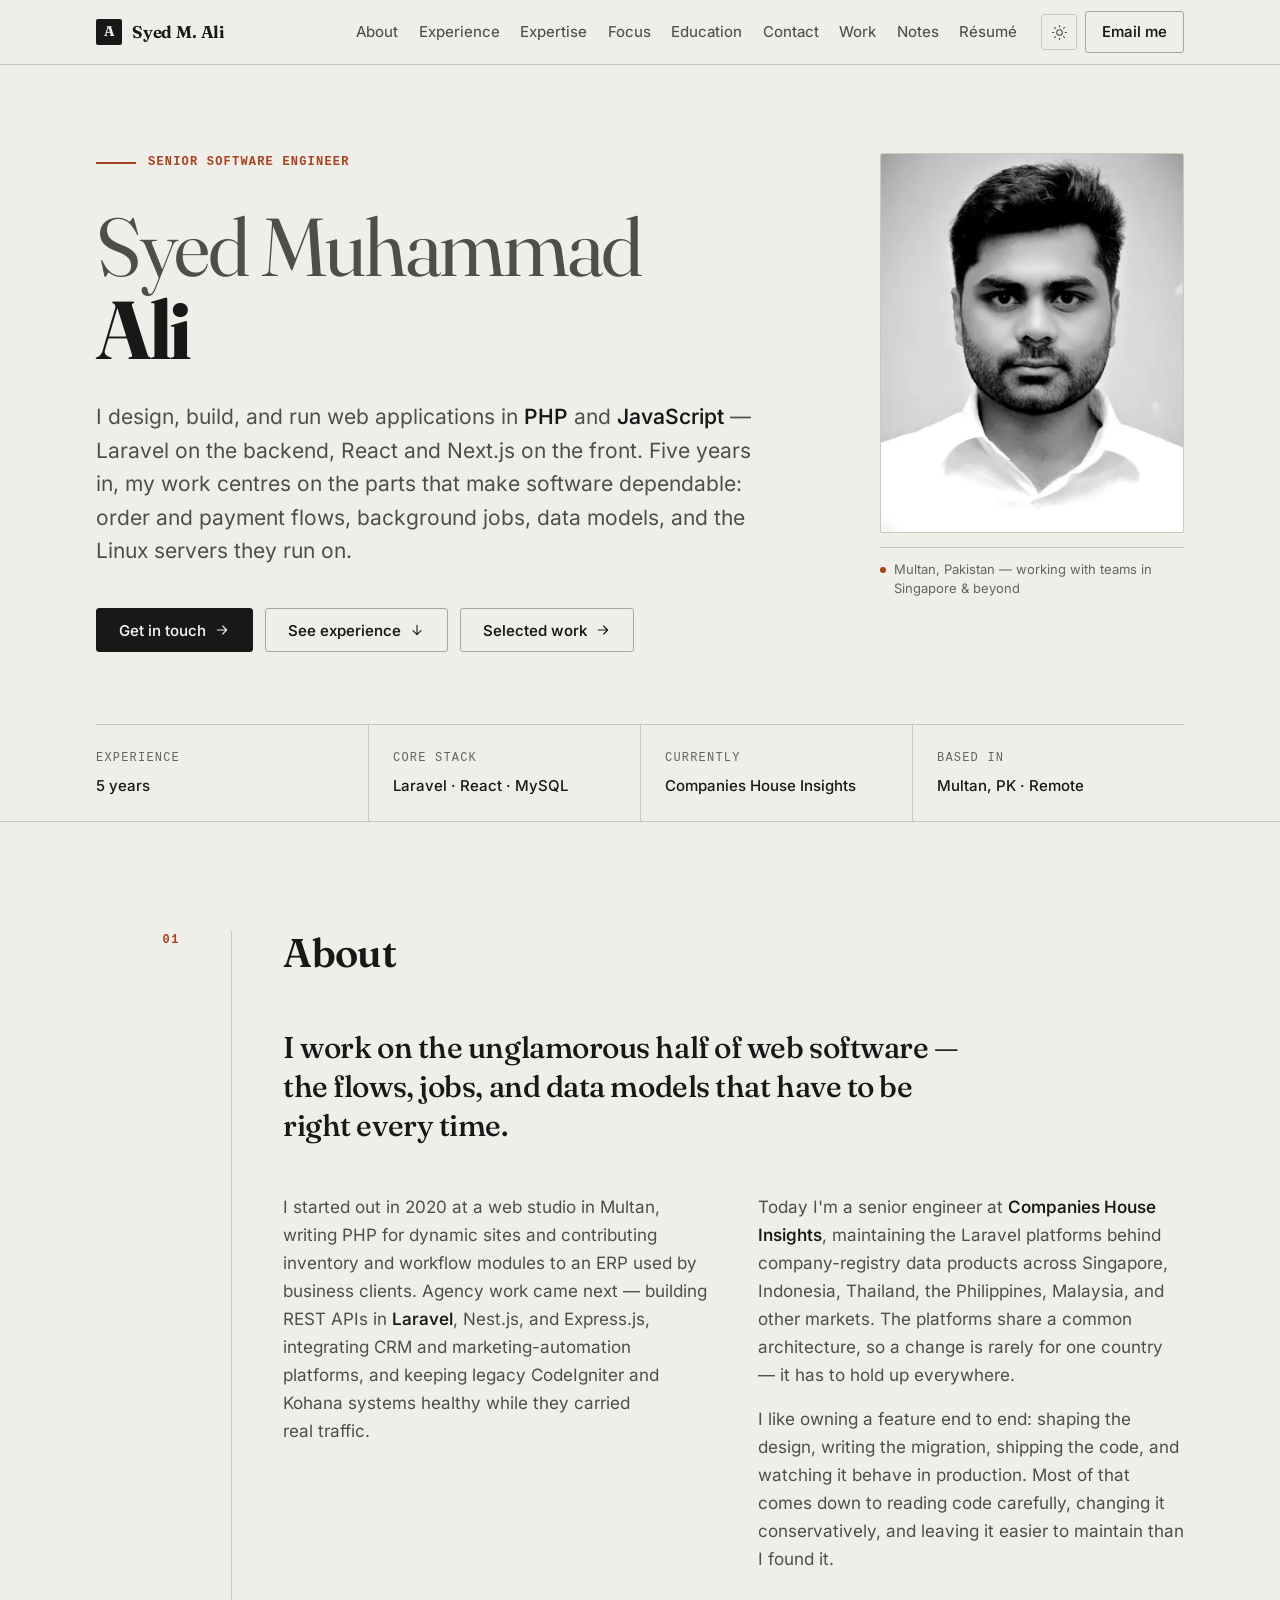
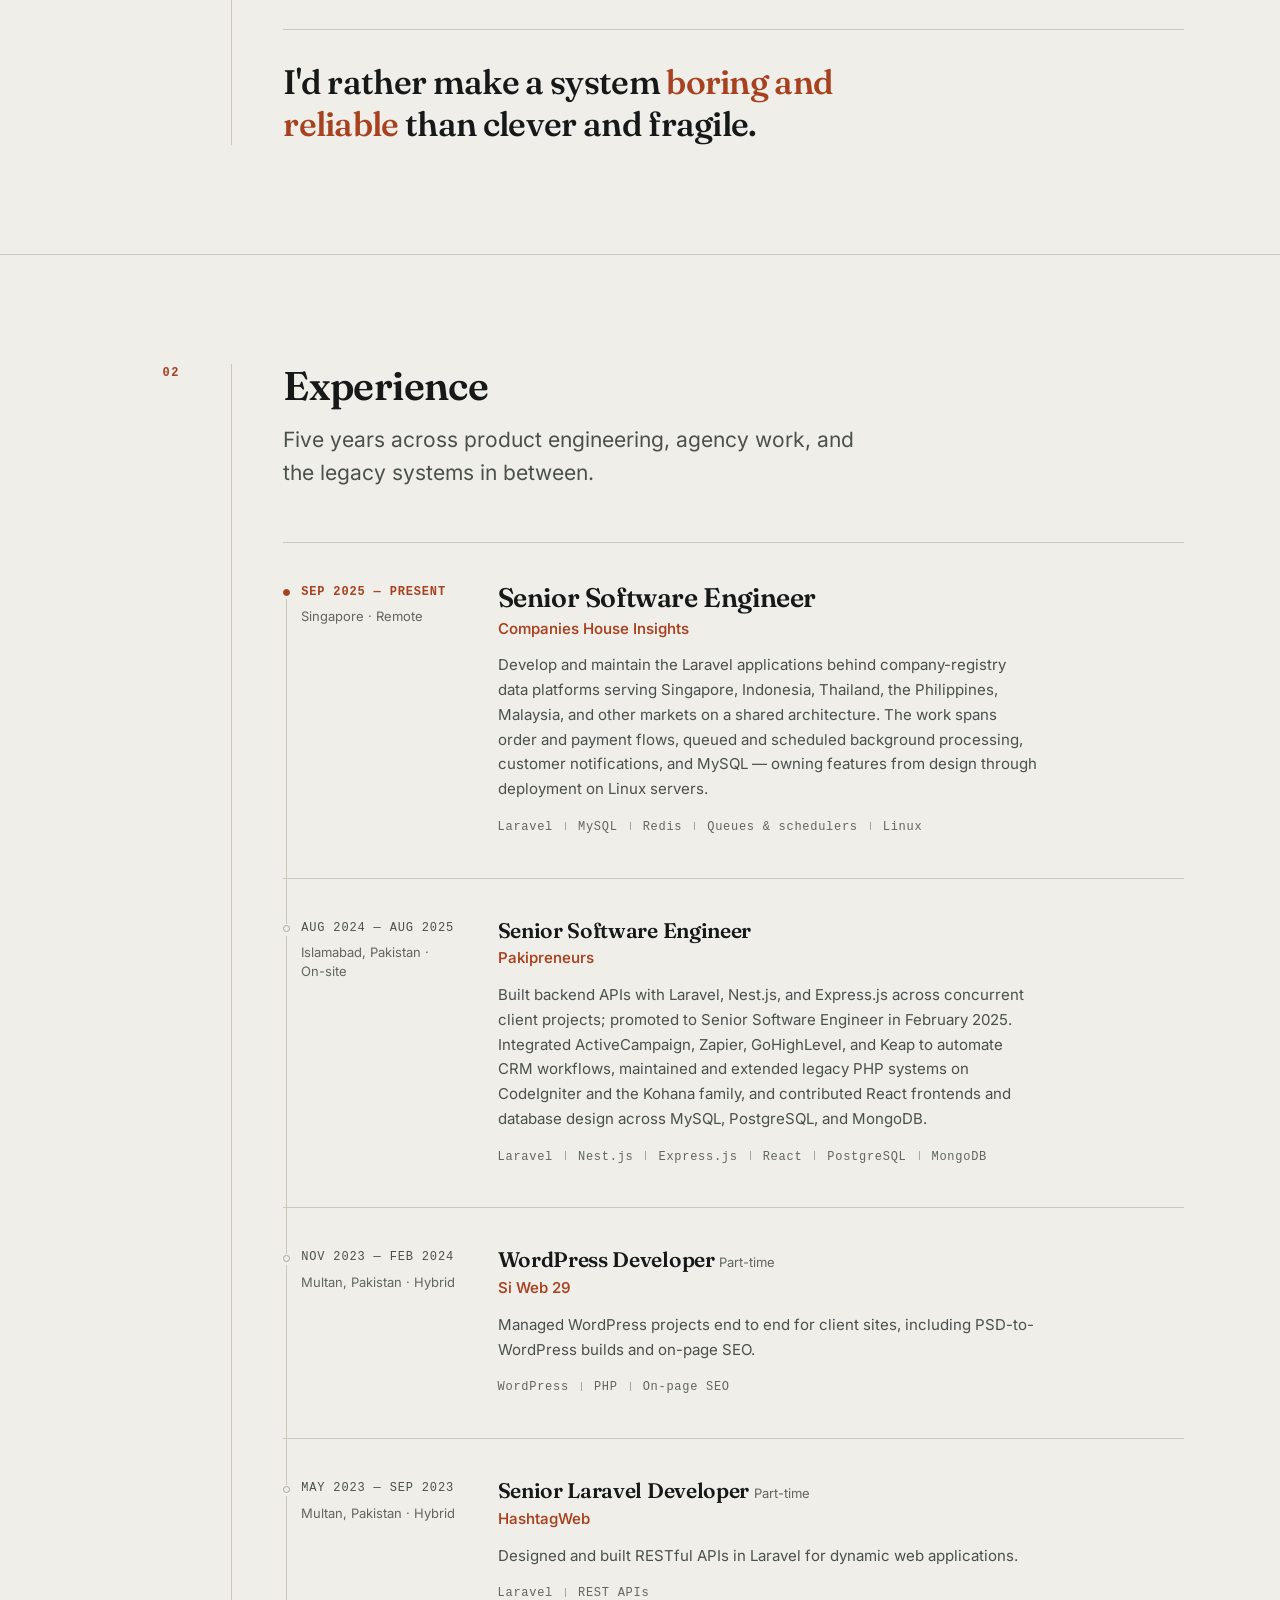
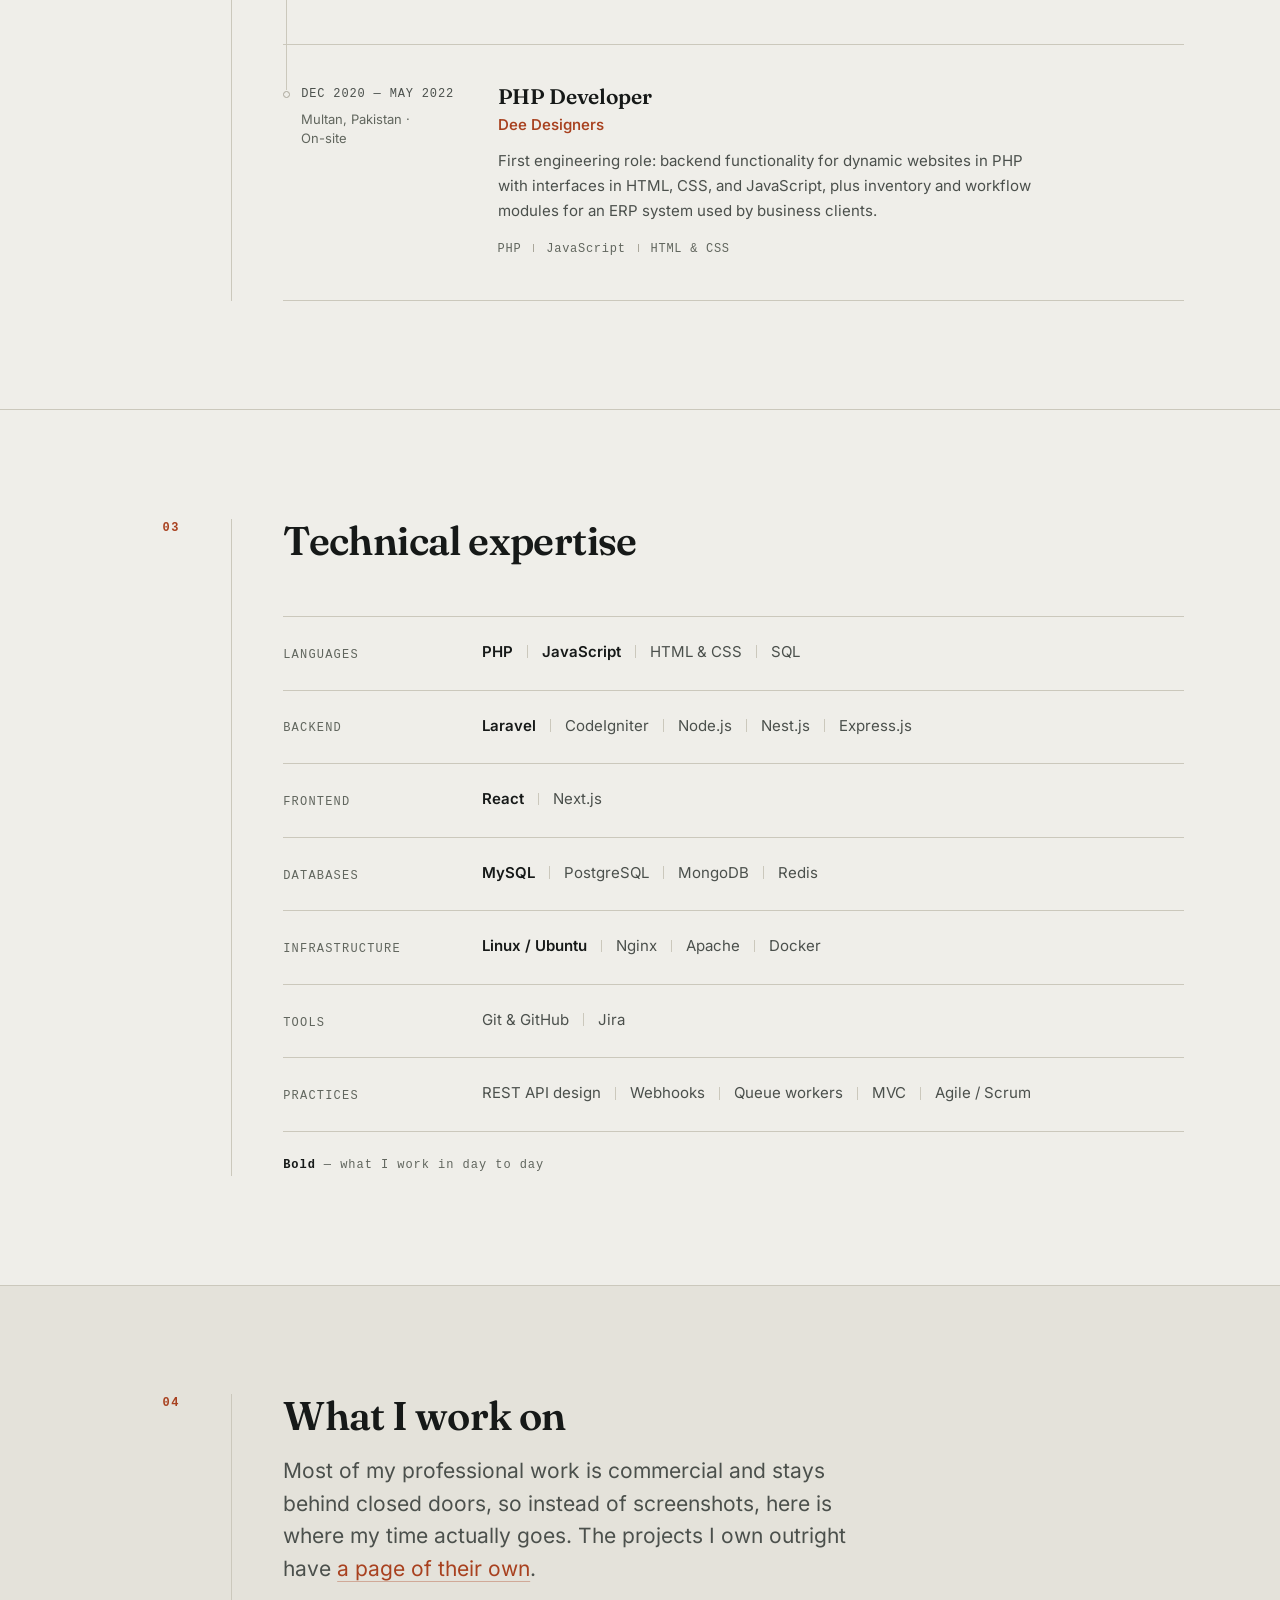
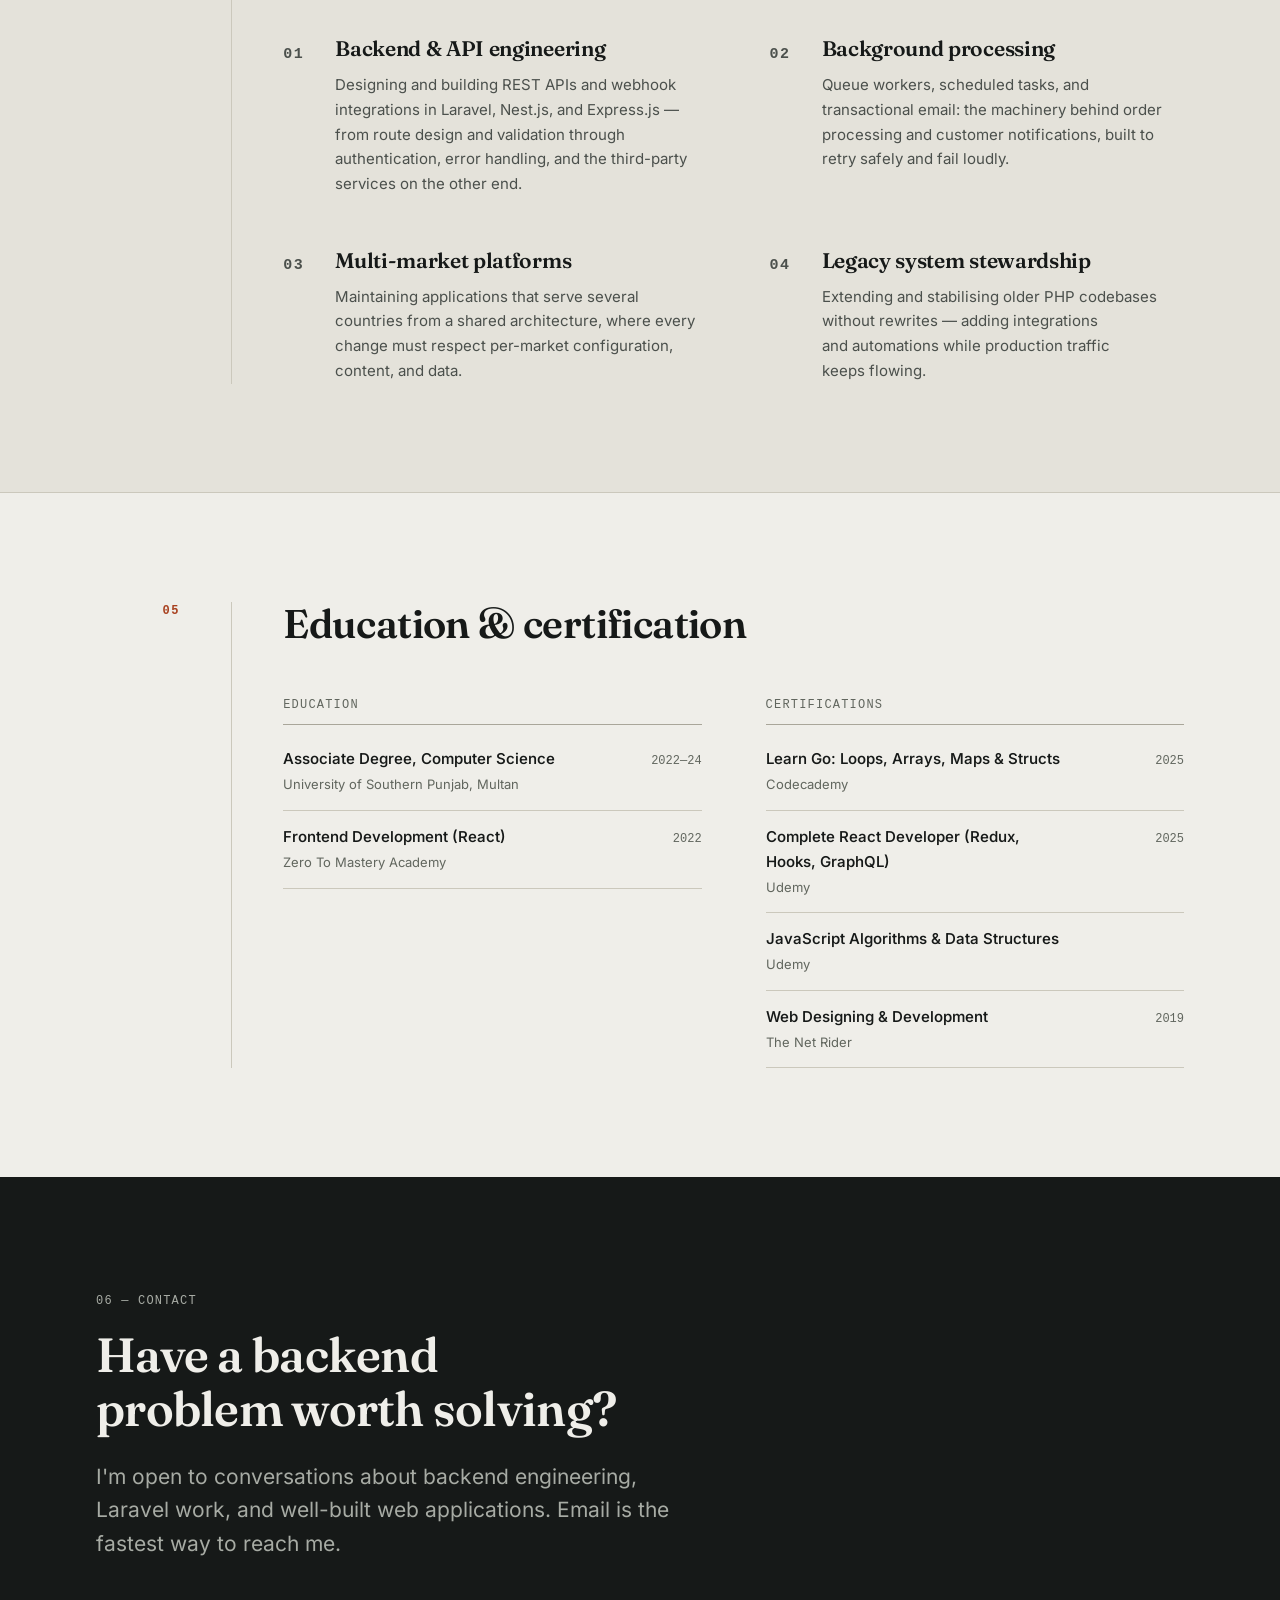
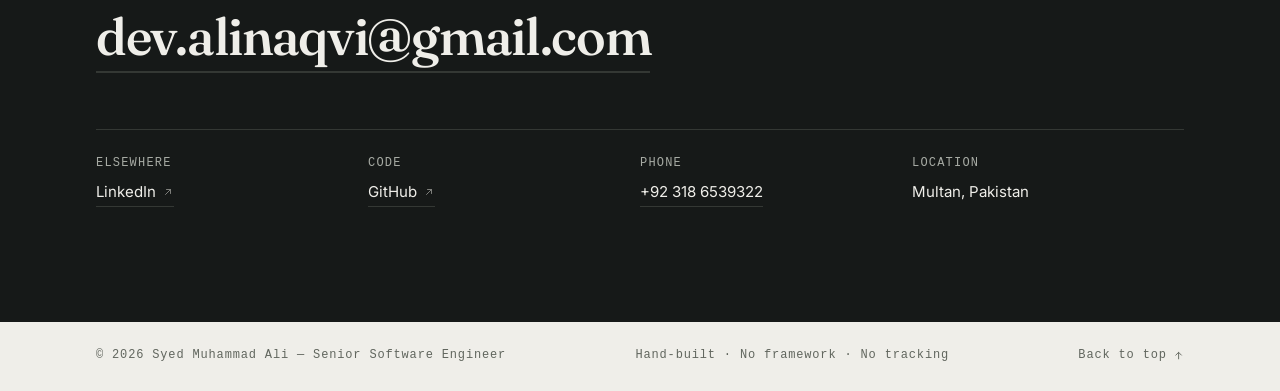
==== commit c563b9ee: "feature: add a Notes section and complete the site's technical SEO Add a writing section and bring e" ====
--- a/index.html
+++ b/index.html
@@ -23,8 +23,7 @@
   </script>
 
   <title>Syed Muhammad Ali — Senior Software Engineer</title>
-  <meta name="description" content="Senior software engineer with five years of experience building web applications in PHP and JavaScript — Laravel backends with React and Next.js frontends. Currently maintaining multi-market company-registry platforms at Companies House Insights.">
-  <!-- Set this to your real domain before deploying (also update sitemap.xml and robots.txt) -->
+  <meta name="description" content="Senior software engineer, five years in PHP and JavaScript — Laravel backends, React and Next.js frontends, and the Linux infrastructure they run on.">
   <link rel="canonical" href="https://devali.cloud/">
   <meta name="robots" content="index, follow, max-image-preview:large">
   <meta name="author" content="Syed Muhammad Ali">
@@ -51,9 +50,10 @@
   <meta name="twitter:image:alt" content="Syed Muhammad Ali, Senior Software Engineer — Laravel backends, React and Next.js frontends.">
 
   <link rel="icon" href="favicon.svg?v=36d924cc" type="image/svg+xml">
+  <link rel="apple-touch-icon" href="assets/apple-touch-icon.png?v=fb9703d0">
   <link rel="preload" href="assets/fonts/fraunces-latin.woff2" as="font" type="font/woff2" crossorigin>
   <link rel="preload" href="assets/fonts/inter-latin.woff2" as="font" type="font/woff2" crossorigin>
-  <link rel="stylesheet" href="styles.css?v=660078a6">
+  <link rel="stylesheet" href="styles.css?v=1663040d">
 
   <script type="application/ld+json">
   {
@@ -130,6 +130,7 @@
           <li><a href="#education"><span class="nav-num" aria-hidden="true">05</span>Education</a></li>
           <li><a href="#contact"><span class="nav-num" aria-hidden="true">06</span>Contact</a></li>
           <li><a href="work.html"><span class="nav-num" aria-hidden="true">&rarr;</span>Work</a></li>
+          <li><a href="notes.html"><span class="nav-num" aria-hidden="true">&rarr;</span>Notes</a></li>
           <li><a href="resume.html"><span class="nav-num" aria-hidden="true">&rarr;</span>R&eacute;sum&eacute;</a></li>
         </ul>
       </nav>
--- a/styles.css
+++ b/styles.css
@@ -2213,6 +2213,163 @@
   }
 }
 
+/* --------------------------------------------------------------------------
+   Notes — index cards + long-form article prose + code blocks.
+   -------------------------------------------------------------------------- */
+
+.notes-list { border-top: 1px solid var(--line); }
+
+.note-card {
+  display: grid;
+  grid-template-columns: 9rem minmax(0, 1fr);
+  gap: var(--s-2) clamp(1.5rem, 3vw, 2.5rem);
+  padding-block: clamp(1.5rem, 3vw, 2.25rem);
+  border-bottom: 1px solid var(--line);
+  transition: background-color var(--dur) var(--ease);
+}
+.note-card:hover { background: color-mix(in srgb, var(--surface) 70%, transparent); }
+
+.note-meta {
+  font-family: var(--font-mono);
+  font-size: var(--t-mono);
+  letter-spacing: 0.07em;
+  color: var(--ink-3);
+  text-transform: uppercase;
+  font-feature-settings: "tnum" 1;
+}
+.note-tag {
+  display: block;
+  margin-top: 0.4rem;
+  color: var(--accent);
+}
+
+.note-card h3 { font-size: var(--t-h3); }
+.note-card h3 a {
+  color: var(--ink);
+  text-decoration: none;
+  background-image: linear-gradient(var(--accent), var(--accent));
+  background-size: 0 1px;
+  background-position: 0 100%;
+  background-repeat: no-repeat;
+  transition: background-size var(--dur) var(--ease), color var(--dur) var(--ease);
+}
+.note-card:hover h3 a { color: var(--accent); background-size: 100% 1px; }
+.note-dek {
+  margin-top: var(--s-2);
+  max-width: var(--measure);
+  color: var(--ink-2);
+  font-size: var(--t-sm);
+  line-height: 1.6;
+}
+
+/* --- Article --- */
+.crumbs {
+  margin-bottom: var(--s-4);
+  font-family: var(--font-mono);
+  font-size: var(--t-mono);
+  letter-spacing: 0.08em;
+  text-transform: uppercase;
+  color: var(--ink-3);
+}
+.crumbs a { color: var(--ink-3); text-decoration: none; }
+.crumbs a:hover { color: var(--accent); }
+.crumbs span { color: var(--line-strong); margin-inline: 0.4rem; }
+
+.article { max-width: 44rem; }
+.article-head { margin-bottom: clamp(2rem, 4vw, 3rem); }
+.article-head .mono { color: var(--accent); }
+.article-head h1 {
+  font-size: clamp(2rem, 4.5vw, 3rem);
+  line-height: 1.08;
+  margin-top: var(--s-3);
+}
+.article-dek {
+  margin-top: var(--s-4);
+  max-width: 40ch;
+  color: var(--ink-2);
+  font-size: var(--t-lede);
+  line-height: 1.55;
+}
+
+.prose { color: var(--ink-2); font-size: 1.0625rem; line-height: 1.72; }
+.prose > * + * { margin-top: var(--s-4); }
+.prose h2 {
+  font-size: clamp(1.375rem, 2.4vw, 1.75rem);
+  color: var(--ink);
+  margin-top: var(--s-7);
+}
+.prose h2 + p { margin-top: var(--s-3); }
+.prose strong { color: var(--ink); font-weight: 600; }
+.prose a { text-underline-offset: 0.2em; }
+.prose ul { padding-left: 1.1rem; }
+.prose li { list-style: disc; margin-top: var(--s-2); }
+.prose li::marker { color: var(--accent); }
+
+.prose code {
+  font-family: var(--font-mono);
+  font-size: 0.85em;
+  background: var(--surface);
+  border: 1px solid var(--line);
+  border-radius: 3px;
+  padding: 0.1em 0.35em;
+}
+.prose pre {
+  margin-top: var(--s-4);
+  padding: var(--s-4) var(--s-5);
+  background: var(--bg-sunken);
+  border: 1px solid var(--line);
+  border-left: 2px solid var(--accent);
+  border-radius: var(--radius);
+  overflow-x: auto;
+  font-family: var(--font-mono);
+  font-size: 0.9375rem;
+  line-height: 1.6;
+  color: var(--ink);
+}
+.prose pre code {
+  background: none; border: 0; padding: 0; font-size: inherit; color: inherit;
+}
+.prose blockquote {
+  margin-top: var(--s-5);
+  padding-left: var(--s-4);
+  border-left: 2px solid var(--accent);
+  font-family: var(--font-display);
+  font-size: 1.25rem;
+  font-style: italic;
+  color: var(--ink);
+}
+
+.article-foot {
+  margin-top: var(--s-8);
+  padding-top: var(--s-5);
+  border-top: 1px solid var(--line);
+  display: flex;
+  flex-wrap: wrap;
+  gap: var(--s-3) var(--s-5);
+  align-items: baseline;
+  justify-content: space-between;
+  font-size: var(--t-sm);
+}
+.article-foot .mono { color: var(--ink-3); }
+
+@media (max-width: 46rem) {
+  .note-card { grid-template-columns: minmax(0, 1fr); gap: 0.5rem; }
+}
+
+/* Inline security-layers diagram — site palette only, theme-aware via tokens. */
+.diagram { margin: var(--s-6) 0; }
+.diagram svg { width: 100%; height: auto; display: block; }
+.seclayer .sl-band { fill: var(--surface); stroke: var(--line); stroke-width: 1.5; }
+.seclayer .sl-band-core { fill: var(--accent-wash); stroke: var(--accent); stroke-width: 2; }
+.seclayer .sl-tab { fill: var(--line-strong); }
+.seclayer .sl-tab-core { fill: var(--accent); }
+.seclayer .sl-name { fill: var(--ink); font-family: var(--font-text); font-weight: 600; font-size: 27px; }
+.seclayer .sl-name-core { fill: var(--accent); font-weight: 650; }
+.seclayer .sl-idx { fill: var(--ink-3); font-family: var(--font-mono); font-size: 19px; }
+.seclayer .sl-group { fill: var(--ink-3); font-family: var(--font-mono); font-size: 17px; letter-spacing: 0.12em; }
+.seclayer .sl-flow, .seclayer .sl-cap { fill: var(--ink-3); font-family: var(--font-mono); font-size: 16px; letter-spacing: 0.06em; }
+.seclayer .sl-arrow { stroke: var(--accent); stroke-width: 2.5; fill: none; stroke-linecap: round; stroke-linejoin: round; }
+
 @media print {
   .masthead,
   .skip-link,
@@ -2220,7 +2377,9 @@
   .scroll-progress,
   .rail,
   .footer-top,
-  .doc-facts {
+  .doc-facts,
+  .crumbs,
+  .article-foot {
     display: none !important;
   }
 
